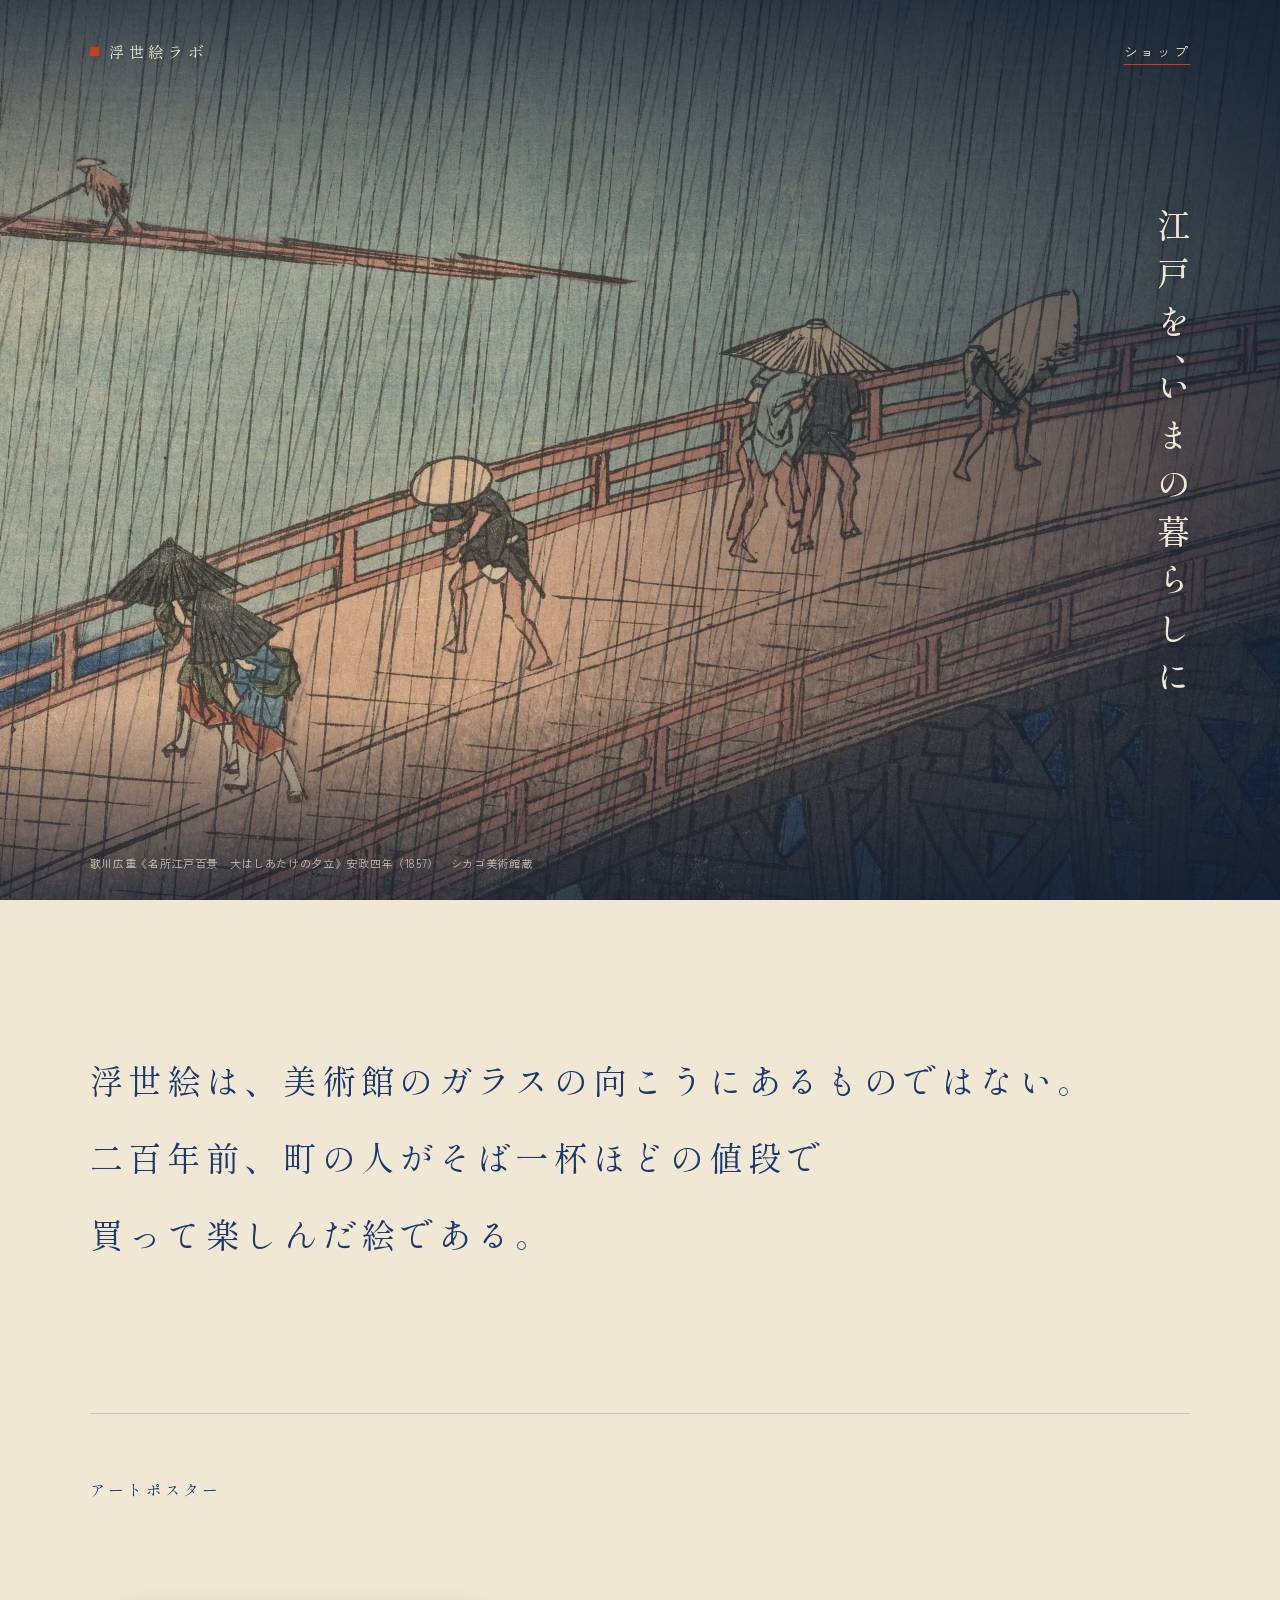
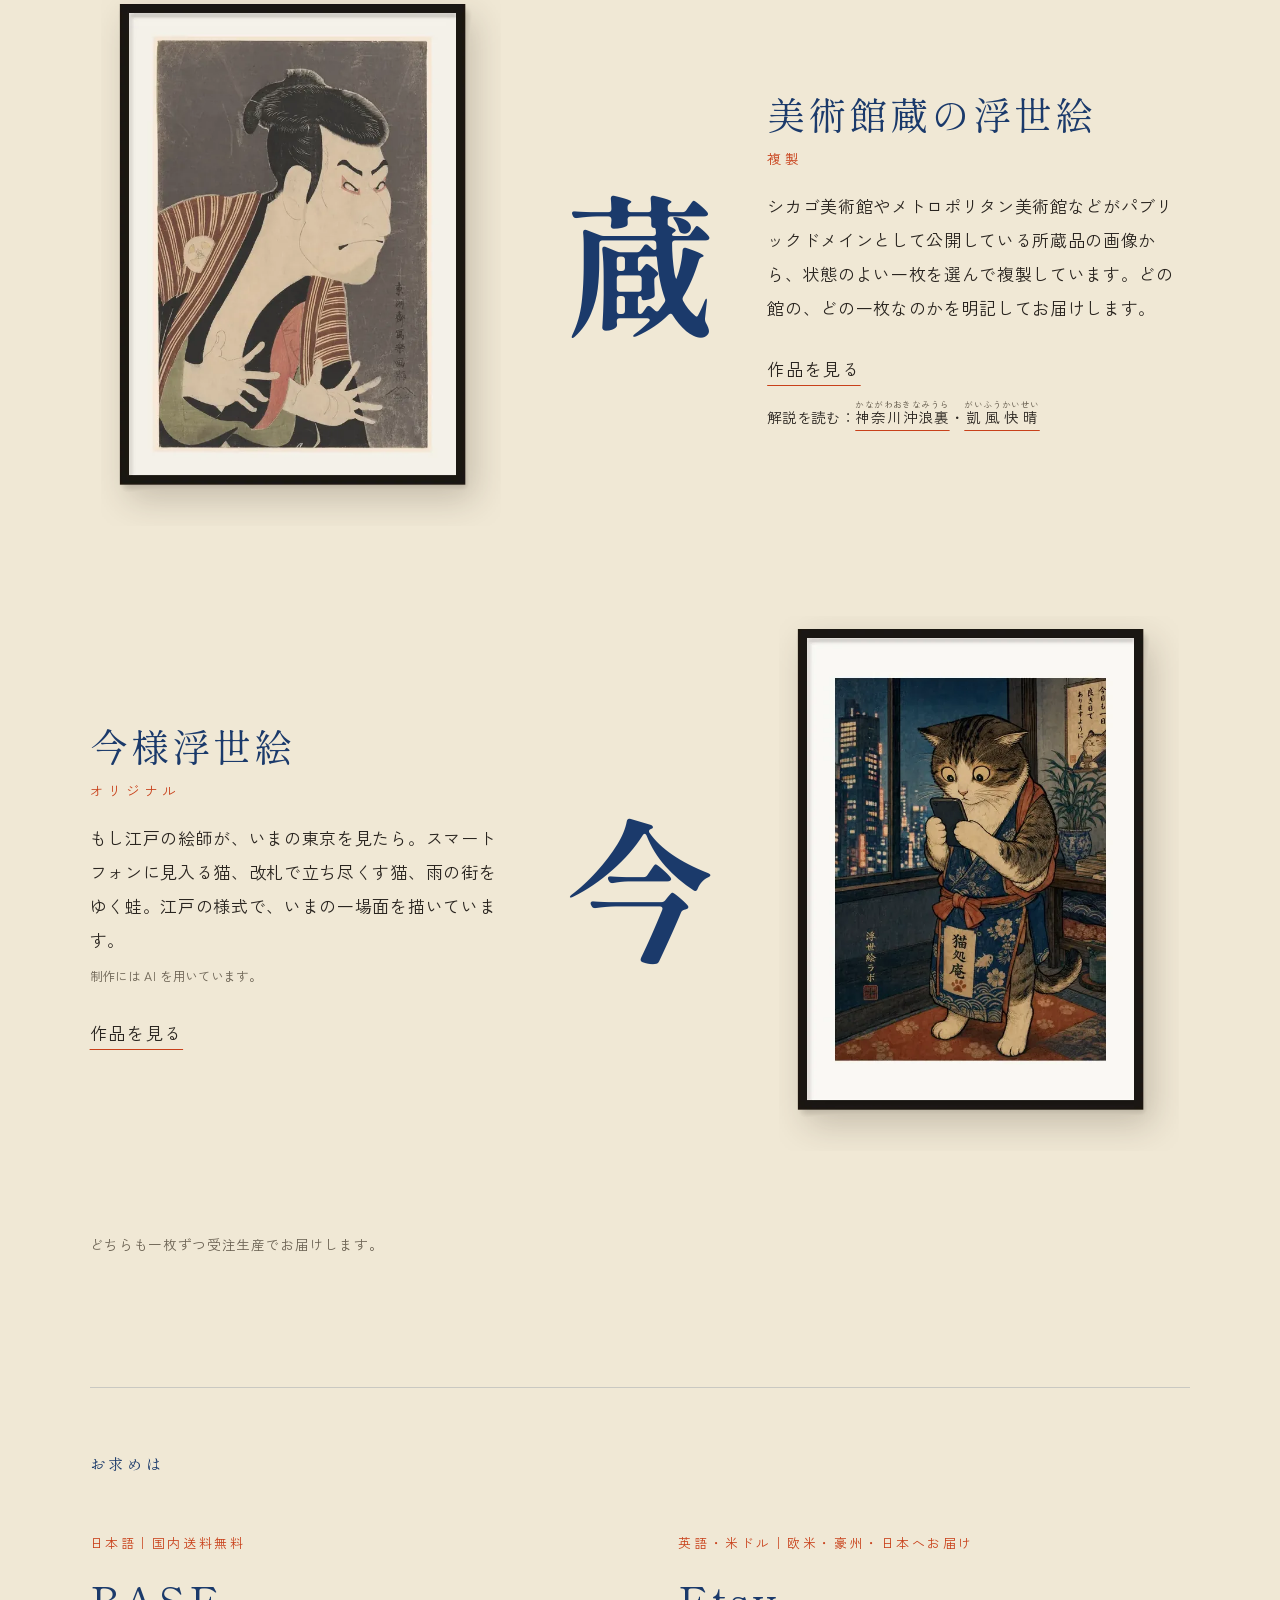
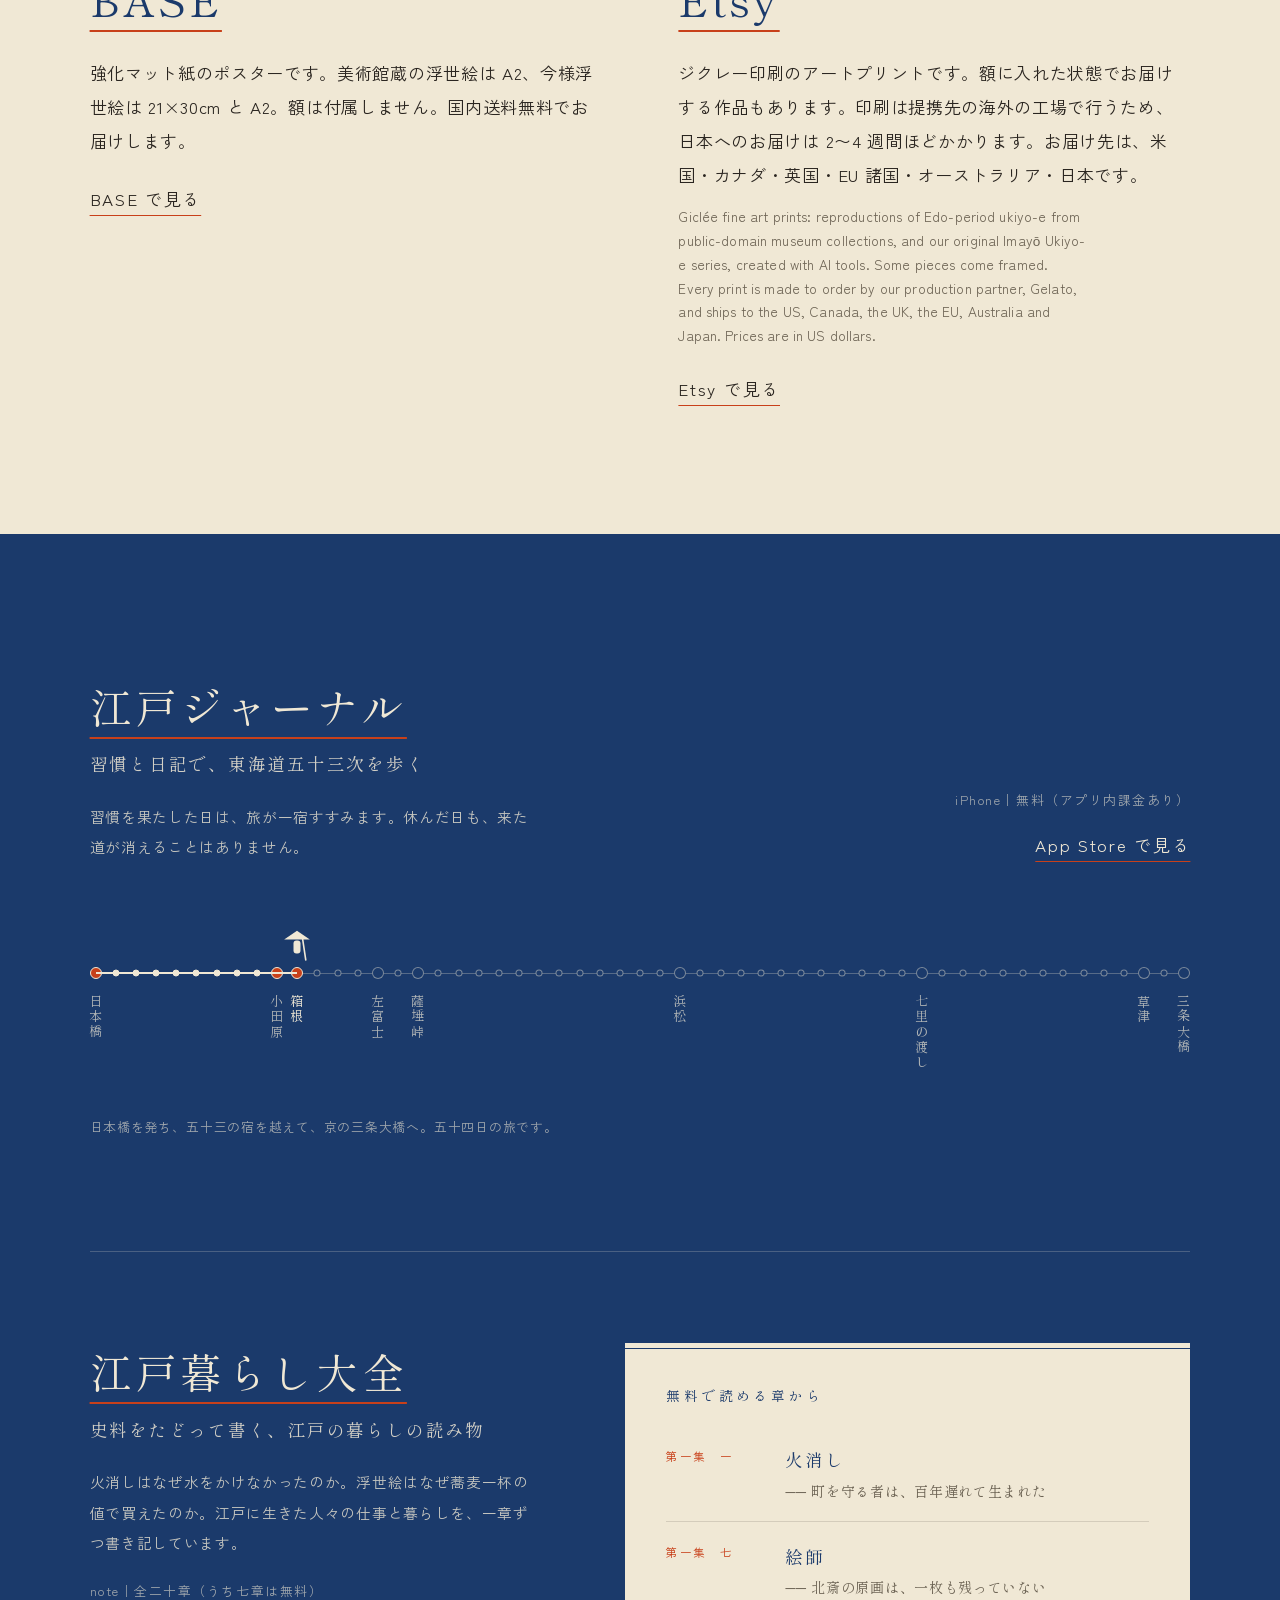
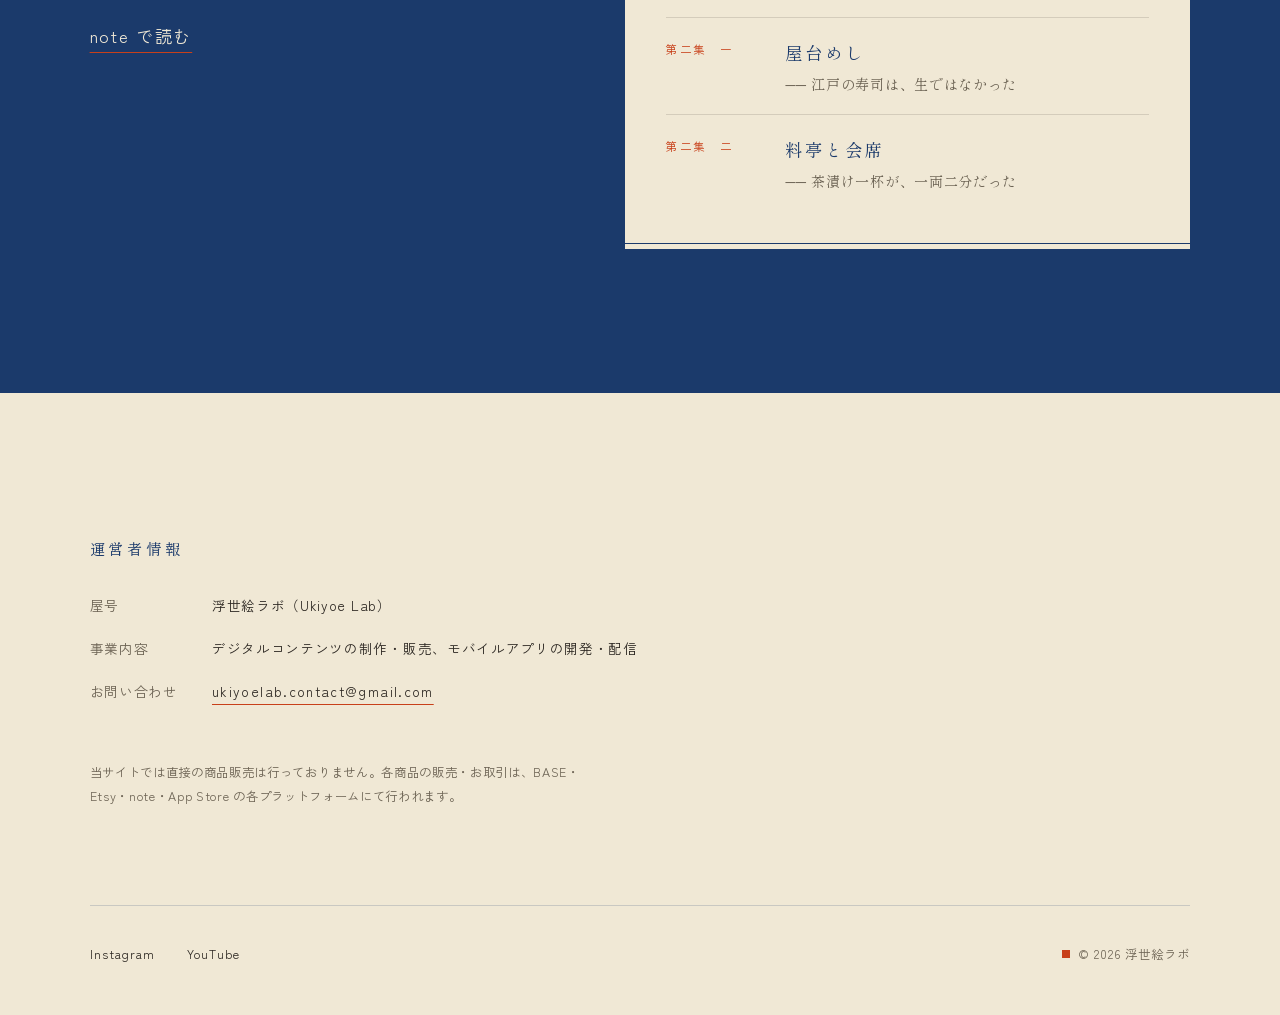
==== index.html @ cdd92d13 "トップとサイトマップに凱風快晴を追加 解説を読むに凱風快晴を足し、記事末の「ほかの作品を読む」のスタイルを追加。  Co-Authored-By: Claude Opus 5.5 <noreply" ====
<!doctype html>
<html lang="ja">
<head>
  <meta charset="utf-8">
  <meta name="viewport" content="width=device-width, initial-scale=1">
  <meta name="robots" content="max-image-preview:large">
  <title>浮世絵ラボ｜美術館蔵の浮世絵とオリジナルのアートポスター</title>
  <meta name="description" content="浮世絵ラボは、江戸時代の文化と歴史をテーマにしたコンテンツブランドです。美術館蔵の浮世絵の複製と、江戸の様式で現代を描いたオリジナルのアートポスター、習慣化アプリ「江戸ジャーナル」、連載「江戸暮らし大全」。">
  <link rel="canonical" href="https://ukiyoelab.com/">
  <meta name="theme-color" content="#1B3A6B">

  <!-- OGP -->
  <meta property="og:type" content="website">
  <meta property="og:site_name" content="浮世絵ラボ">
  <meta property="og:title" content="浮世絵ラボ">
  <meta property="og:description" content="浮世絵を、いまの暮らしのなかへ。">
  <meta property="og:url" content="https://ukiyoelab.com/">
  <meta property="og:image" content="https://ukiyoelab.com/images/ogp.jpg">
  <meta property="og:image:width" content="1200">
  <meta property="og:image:height" content="630">
  <meta property="og:image:type" content="image/jpeg">
  <meta property="og:locale" content="ja_JP">
  <meta name="twitter:card" content="summary_large_image">

  <link rel="icon" href="/favicon.ico" sizes="any">
  <link rel="apple-touch-icon" href="/images/apple-touch-icon.png">

  <link rel="preconnect" href="https://fonts.googleapis.com">
  <link rel="preconnect" href="https://fonts.gstatic.com" crossorigin>
  <link href="https://fonts.googleapis.com/css2?family=Shippori+Mincho+B1:wght@400;500;700&family=Zen+Kaku+Gothic+New:wght@400&display=swap" rel="stylesheet">

  <link rel="preload" as="image" href="images/hero-sp.webp" media="(max-width: 767px)">
  <link rel="preload" as="image" href="images/hero-pc.webp" media="(min-width: 768px)">

  <script type="application/ld+json">
  {
    "@context": "https://schema.org",
    "@type": "WebSite",
    "name": "浮世絵ラボ",
    "alternateName": ["Ukiyoe Lab", "ukiyoelab.com"],
    "url": "https://ukiyoelab.com/"
  }
  </script>
  <script type="application/ld+json">
  {
    "@context": "https://schema.org",
    "@type": "Organization",
    "name": "浮世絵ラボ",
    "alternateName": "Ukiyoe Lab",
    "url": "https://ukiyoelab.com/",
    "logo": "https://ukiyoelab.com/images/apple-touch-icon.png",
    "email": "ukiyoelab.contact@gmail.com",
    "description": "江戸時代の文化と歴史をテーマにしたコンテンツブランド。浮世絵のアートポスター、習慣化アプリ「江戸ジャーナル」、連載「江戸暮らし大全」。",
    "sameAs": [
      "https://www.instagram.com/ukiyoe_lab/",
      "https://www.youtube.com/@ukiyoe_lab",
      "https://note.com/ukiyoe_lab",
      "https://ukiyoelab.base.shop/",
      "https://ukiyoelabjapan.etsy.com/"
    ]
  }
  </script>

  <link rel="stylesheet" href="style.css?v=20261009h">
  <script src="script.js" defer></script>
</head>
<body>

<!-- ヒーロー：作品を画面いっぱいに敷き、文字を重ねる -->
<header class="hero">
  <picture class="hero__bg">
    <source media="(min-width: 768px)" srcset="images/hero-pc.webp" width="2400" height="1350">
    <img src="images/hero-sp.webp" width="1200" height="1800" alt="歌川広重「名所江戸百景 大はしあたけの夕立」の部分">
  </picture>

  <div class="hero__bar">
    <p class="hero__name"><span class="rakkan" aria-hidden="true"></span>浮世絵ラボ</p>
    <a class="hero__shop" href="#shops">ショップ</a>
  </div>

  <!-- 縦書きは writing-mode を使わず、1文字ずつ積む（書体や環境による字の重なりを避けるため） -->
  <h1 class="hero__catch" aria-label="江戸を、いまの暮らしに"><span aria-hidden="true">江</span><span aria-hidden="true">戸</span><span aria-hidden="true">を</span><span class="kuten" aria-hidden="true">、</span><span aria-hidden="true">い</span><span aria-hidden="true">ま</span><span aria-hidden="true">の</span><span aria-hidden="true">暮</span><span aria-hidden="true">ら</span><span aria-hidden="true">し</span><span aria-hidden="true">に</span></h1>

  <!-- 出典：シカゴ美術館 1981.1206（CC0） -->
  <p class="hero__credit">歌川広重《名所江戸百景　大はしあたけの夕立》安政四年（1857）　シカゴ美術館蔵</p>
</header>

<main>

  <!-- 前書き -->
  <section class="lead" aria-label="浮世絵ラボについて">
    <p><span>浮世絵は、</span><span>美術館のガラスの</span><span>向こうにあるものではない。</span></p>
    <p><span>二百年前、</span><span>町の人が</span><span>そば一杯ほどの値段で</span><span>買って楽しんだ絵である。</span></p>
  </section>

  <!-- アートポスター：二つのシリーズ。作品の額装図と、一字の題 -->
  <section class="series" aria-labelledby="series-title">
    <h2 id="series-title" class="series__title">アートポスター</h2>

    <article class="series__item">
      <figure class="series__figure">
        <img src="images/series-museum.webp" width="685" height="917" loading="lazy" alt="東洲斎写楽「三代目大谷鬼次の江戸兵衛」を額装した複製ポスターの見本">
      </figure>
      <p class="series__mark" aria-hidden="true">蔵</p>
      <div class="series__body">
        <h3>美術館蔵の浮世絵</h3>
        <p class="series__kind">複製</p>
        <p>シカゴ美術館やメトロポリタン美術館などがパブリックドメインとして公開している所蔵品の画像から、状態のよい一枚を選んで複製しています。どの館の、どの一枚なのかを明記してお届けします。</p>
        <a class="link" href="https://ukiyoelab.base.shop/categories/7679673" target="_blank" rel="noopener">作品を見る</a>
        <p class="series__read">解説を読む：<a class="link" href="/works/kanagawa-oki-nami-ura/"><ruby>神奈川沖浪裏<rt>かながわおきなみうら</rt></ruby></a>・<a class="link" href="/works/gaifu-kaisei/"><ruby>凱風快晴<rt>がいふうかいせい</rt></ruby></a></p>
      </div>
    </article>

    <article class="series__item series__item--rev">
      <figure class="series__figure">
        <img src="images/series-imayo.webp" width="685" height="917" loading="lazy" alt="今様浮世絵「スマートフォンを見る猫」を額装したポスターの見本">
      </figure>
      <p class="series__mark" aria-hidden="true">今</p>
      <div class="series__body">
        <h3>今様浮世絵</h3>
        <p class="series__kind">オリジナル</p>
        <p>もし江戸の絵師が、いまの東京を見たら。スマートフォンに見入る猫、改札で立ち尽くす猫、雨の街をゆく蛙。江戸の様式で、いまの一場面を描いています。</p>
        <p class="series__note">制作には AI を用いています。</p>
        <a class="link" href="https://ukiyoelab.base.shop/categories/7481764" target="_blank" rel="noopener">作品を見る</a>
      </div>
    </article>

    <p class="series__foot">どちらも一枚ずつ受注生産でお届けします。</p>
  </section>

  <!-- お求めは：BASE（日本語・国内送料無料）と Etsy（英語・欧米・豪州・日本へ発送） -->
  <section id="shops" class="shops" aria-labelledby="shops-title">
    <h2 id="shops-title" class="shops__title">お求めは</h2>
    <div class="shops__list">
      <article class="shops__item">
        <p class="shops__where">日本語｜国内送料無料</p>
        <h3><a class="name-link" href="https://ukiyoelab.base.shop/" target="_blank" rel="noopener">BASE</a></h3>
        <p>強化マット紙のポスターです。美術館蔵の浮世絵は A2、今様浮世絵は 21×30cm と A2。額は付属しません。国内送料無料でお届けします。</p>
        <a class="link" href="https://ukiyoelab.base.shop/" target="_blank" rel="noopener">BASE で見る</a>
      </article>
      <article class="shops__item">
        <p class="shops__where">英語・米ドル｜欧米・豪州・日本へお届け</p>
        <h3><a class="name-link" href="https://ukiyoelabjapan.etsy.com/" target="_blank" rel="noopener">Etsy</a></h3>
        <p>ジクレー印刷のアートプリントです。額に入れた状態でお届けする作品もあります。印刷は提携先の海外の工場で行うため、日本へのお届けは 2〜4 週間ほどかかります。お届け先は、米国・カナダ・英国・EU 諸国・オーストラリア・日本です。</p>
        <p class="shops__en" lang="en">Giclée fine art prints: reproductions of Edo-period ukiyo-e from public-domain museum collections, and our original Imayō Ukiyo-e series, created with AI tools. Some pieces come framed. Every print is made to order by our production partner, Gelato, and ships to the US, Canada, the UK, the EU, Australia and Japan. Prices are in US dollars.</p>
        <a class="link" href="https://ukiyoelabjapan.etsy.com/" target="_blank" rel="noopener">Etsy で見る</a>
      </article>
    </div>
  </section>

  <!-- そのほかの届けもの：藍の面。アプリは「道」、読み物は「目次」で見せる -->
  <section class="works" aria-labelledby="works-title">
    <h2 id="works-title" class="sr-only">そのほかの届けもの</h2>

    <article class="journal" aria-labelledby="journal-title">
      <div class="journal__text">
        <h3 id="journal-title"><a class="name-link" href="https://apps.apple.com/jp/app/id6798573942" target="_blank" rel="noopener">江戸ジャーナル</a></h3>
        <p class="works__sub">習慣と日記で、東海道五十三次を歩く</p>
        <p class="works__body">習慣を果たした日は、旅が一宿すすみます。休んだ日も、来た道が消えることはありません。</p>
      </div>
      <div class="journal__get">
        <p class="works__meta">iPhone｜無料（アプリ内課金あり）</p>
        <a class="link" href="https://apps.apple.com/jp/app/id6798573942" target="_blank" rel="noopener">App Store で見る</a>
      </div>

      <figure class="road" aria-label="日本橋から京の三条大橋まで、東海道の五十五の地点。旅人はいま箱根にいる">
        <div class="road__track" aria-hidden="true">
          <ol class="road__stops">
          <li class="road__stop is-meisho is-passed" style="--i:0" title="日本橋"></li>
          <li class="road__stop is-passed" style="--i:1" title="品川"></li>
          <li class="road__stop is-passed" style="--i:2" title="川崎"></li>
          <li class="road__stop is-passed" style="--i:3" title="神奈川"></li>
          <li class="road__stop is-passed" style="--i:4" title="保土ヶ谷"></li>
          <li class="road__stop is-passed" style="--i:5" title="戸塚"></li>
          <li class="road__stop is-passed" style="--i:6" title="藤沢"></li>
          <li class="road__stop is-passed" style="--i:7" title="平塚"></li>
          <li class="road__stop is-passed" style="--i:8" title="大磯"></li>
          <li class="road__stop is-meisho is-passed" style="--i:9" title="小田原（小田原城）"></li>
          <li class="road__stop is-meisho is-passed" style="--i:10" title="箱根（箱根の関）"></li>
          <li class="road__stop" style="--i:11" title="三島"></li>
          <li class="road__stop" style="--i:12" title="沼津"></li>
          <li class="road__stop" style="--i:13" title="原"></li>
          <li class="road__stop is-meisho" style="--i:14" title="吉原（左富士）"></li>
          <li class="road__stop" style="--i:15" title="蒲原"></li>
          <li class="road__stop is-meisho" style="--i:16" title="由比（薩埵峠）"></li>
          <li class="road__stop" style="--i:17" title="興津"></li>
          <li class="road__stop" style="--i:18" title="江尻"></li>
          <li class="road__stop" style="--i:19" title="府中"></li>
          <li class="road__stop" style="--i:20" title="鞠子"></li>
          <li class="road__stop" style="--i:21" title="岡部"></li>
          <li class="road__stop" style="--i:22" title="藤枝"></li>
          <li class="road__stop" style="--i:23" title="島田"></li>
          <li class="road__stop" style="--i:24" title="金谷"></li>
          <li class="road__stop" style="--i:25" title="日坂"></li>
          <li class="road__stop" style="--i:26" title="掛川"></li>
          <li class="road__stop" style="--i:27" title="袋井"></li>
          <li class="road__stop" style="--i:28" title="見附"></li>
          <li class="road__stop is-meisho" style="--i:29" title="浜松（浜松城）"></li>
          <li class="road__stop" style="--i:30" title="舞坂"></li>
          <li class="road__stop" style="--i:31" title="新居"></li>
          <li class="road__stop" style="--i:32" title="白須賀"></li>
          <li class="road__stop" style="--i:33" title="二川"></li>
          <li class="road__stop" style="--i:34" title="吉田"></li>
          <li class="road__stop" style="--i:35" title="御油"></li>
          <li class="road__stop" style="--i:36" title="赤坂"></li>
          <li class="road__stop" style="--i:37" title="藤川"></li>
          <li class="road__stop" style="--i:38" title="岡崎"></li>
          <li class="road__stop" style="--i:39" title="池鯉鮒"></li>
          <li class="road__stop" style="--i:40" title="鳴海"></li>
          <li class="road__stop is-meisho" style="--i:41" title="宮（七里の渡し）"></li>
          <li class="road__stop" style="--i:42" title="桑名"></li>
          <li class="road__stop" style="--i:43" title="四日市"></li>
          <li class="road__stop" style="--i:44" title="石薬師"></li>
          <li class="road__stop" style="--i:45" title="庄野"></li>
          <li class="road__stop" style="--i:46" title="亀山"></li>
          <li class="road__stop" style="--i:47" title="関"></li>
          <li class="road__stop" style="--i:48" title="坂下"></li>
          <li class="road__stop" style="--i:49" title="土山"></li>
          <li class="road__stop" style="--i:50" title="水口"></li>
          <li class="road__stop" style="--i:51" title="石部"></li>
          <li class="road__stop is-meisho" style="--i:52" title="草津（草津の追分）"></li>
          <li class="road__stop" style="--i:53" title="大津"></li>
          <li class="road__stop is-meisho" style="--i:54" title="京（三条大橋）"></li>
          </ol>
          <span class="road__traveler" style="--at:10">
            <svg viewBox="0 0 24 30" width="24" height="30" focusable="false"><path d="M1 11.5 L12 4 L23 11.5 Z" /><rect x="9" y="12.5" width="6" height="11" rx="2.5" /><path d="M16.5 9 L19.5 29" class="staff" /></svg>
          </span>
        </div>
        <ol class="road__names" aria-hidden="true">
          <li style="--i:0">日本橋</li>
          <li style="--i:9">小田原</li>
          <li style="--i:10" class="is-here">箱根</li>
          <li style="--i:14">左富士</li>
          <li style="--i:16">薩埵峠</li>
          <li style="--i:29">浜松</li>
          <li style="--i:41">七里の渡し</li>
          <li style="--i:52">草津</li>
          <li style="--i:54">三条大橋</li>
        </ol>
        <div class="road__labels" aria-hidden="true">
          <span>日本橋</span>
          <span class="road__here" style="--at:10">箱根</span>
          <span>京</span>
        </div>
        <figcaption>日本橋を発ち、五十三の宿を越えて、京の三条大橋へ。五十四日の旅です。</figcaption>
      </figure>
    </article>

    <article class="taizen" aria-labelledby="taizen-title">
      <div class="taizen__text">
        <h3 id="taizen-title"><a class="name-link" href="https://note.com/ukiyoe_lab" target="_blank" rel="noopener">江戸暮らし大全</a></h3>
        <p class="works__sub">史料をたどって書く、江戸の暮らしの読み物</p>
        <p class="works__body">火消しはなぜ水をかけなかったのか。浮世絵はなぜ蕎麦一杯の値で買えたのか。江戸に生きた人々の仕事と暮らしを、一章ずつ書き記しています。</p>
        <p class="works__meta">note｜全二十章（うち七章は無料）</p>
        <a class="link" href="https://note.com/ukiyoe_lab" target="_blank" rel="noopener">note で読む</a>
      </div>

      <nav class="contents" aria-label="無料で読める章">
        <p class="contents__head">無料で読める章から</p>
        <ol>
          <li><a href="https://note.com/ukiyoe_lab/n/n39142494191a" target="_blank" rel="noopener"><span class="contents__no">第一集　一</span><span class="contents__name">火消し</span><span class="contents__hook">町を守る者は、百年遅れて生まれた</span></a></li>
          <li><a href="https://note.com/ukiyoe_lab/n/n40e768215f99" target="_blank" rel="noopener"><span class="contents__no">第一集　七</span><span class="contents__name">絵師</span><span class="contents__hook">北斎の原画は、一枚も残っていない</span></a></li>
          <li><a href="https://note.com/ukiyoe_lab/n/n2810c9a24ece" target="_blank" rel="noopener"><span class="contents__no">第二集　一</span><span class="contents__name">屋台めし</span><span class="contents__hook">江戸の寿司は、生ではなかった</span></a></li>
          <li><a href="https://note.com/ukiyoe_lab/n/n6596518e823a" target="_blank" rel="noopener"><span class="contents__no">第二集　二</span><span class="contents__name">料亭と会席</span><span class="contents__hook">茶漬け一杯が、一両二分だった</span></a></li>
        </ol>
      </nav>
    </article>
  </section>

  <!-- 運営者情報（本名・住所・電話番号は記載しない） -->
  <section class="info" aria-labelledby="info-title">
    <h2 id="info-title" class="info__title">運営者情報</h2>
    <dl>
      <dt>屋号</dt>
      <dd>浮世絵ラボ（Ukiyoe Lab）</dd>
      <dt>事業内容</dt>
      <dd>デジタルコンテンツの制作・販売、モバイルアプリの開発・配信</dd>
      <dt>お問い合わせ</dt>
      <!-- メールアドレスは script.js で組み立てて表示（スパム対策） -->
      <dd><span class="js-mail" data-u="ukiyoelab.contact" data-d="gmail" data-t="com">JavaScript を有効にするとメールアドレスが表示されます</span></dd>
    </dl>
    <p class="info__note">当サイトでは直接の商品販売は行っておりません。各商品の販売・お取引は、BASE・Etsy・note・App Store の各プラットフォームにて行われます。</p>
  </section>

</main>

<footer class="footer">
  <ul class="footer__sns">
    <li><a href="https://www.instagram.com/ukiyoe_lab/" target="_blank" rel="noopener">Instagram</a></li>
    <li><a href="https://www.youtube.com/@ukiyoe_lab" target="_blank" rel="noopener">YouTube</a></li>
  </ul>
  <p class="footer__copy"><span class="rakkan" aria-hidden="true"></span>© 2026 浮世絵ラボ</p>
</footer>

</body>
</html>
---- style.css ----
/* ===== 色と書体 ===== */
:root {
  --washi: #F0E8D5;   /* 地 */
  --ai: #1B3A6B;      /* 濃い面・見出し */
  --yoru: #0F1B2E;    /* ヒーローの重ね（夜の藍） */
  --shu: #C8401A;     /* 落款と下線のみ */
  --sumi: #2A2520;    /* 本文 */
  --usuzumi: #6B6253; /* 補足 */
  --rule: rgba(27, 58, 107, 0.18);
  --gutter: clamp(1.25rem, 7vw, 8rem);
  --mincho: "Shippori Mincho B1", "Hiragino Mincho ProN", "Yu Mincho", serif;
  --gothic: "Zen Kaku Gothic New", "Hiragino Sans", "Yu Gothic", sans-serif;
}

*, *::before, *::after { box-sizing: border-box; }

body {
  margin: 0;
  background: var(--washi);
  color: var(--sumi);
  font-family: var(--gothic);
  font-size: 16px;
  line-height: 2;
  letter-spacing: 0.04em;
  -webkit-text-size-adjust: 100%;
}

h1, h2, h3 { font-family: var(--mincho); font-weight: 400; line-height: 1.5; margin: 0; color: var(--ai); }
p { margin: 0; }
ul { list-style: none; margin: 0; padding: 0; }
a { color: inherit; }
img { display: block; max-width: 100%; height: auto; }

:focus-visible { outline: 2px solid var(--ai); outline-offset: 4px; }
.hero :focus-visible { outline-color: var(--washi); }

.sr-only {
  position: absolute; width: 1px; height: 1px;
  margin: -1px; padding: 0; overflow: hidden;
  clip-path: inset(50%); white-space: nowrap;
}

/* リンク：塗りボタンにせず、朱の細い下線 */
.link {
  text-decoration: underline;
  text-decoration-color: var(--shu);
  text-decoration-thickness: 1px;
  text-underline-offset: 0.5em;
  letter-spacing: 0.1em;
  white-space: nowrap;
}
.link:hover { text-decoration-thickness: 2px; }

/* 落款：朱の小さな正方形。屋号と © の脇だけ */
.rakkan {
  display: inline-block;
  width: 0.6em; height: 0.6em;
  background: var(--shu);
  flex: none;
}

/* ===== ヒーロー：作品を全面に敷き、夜の藍を重ねて文字を置く ===== */
.hero {
  position: relative;
  min-height: 88svh;
  overflow: hidden;
  color: var(--washi);
  background: var(--yoru);
  isolation: isolate;
}
.hero__bg, .hero__bg img {
  position: absolute; inset: 0;
  width: 100%; height: 100%;
}
.hero__bg img { object-fit: cover; object-position: 50% 40%; z-index: -2; }
/* 重ね：全体を少し沈め、文字の側（上と右）をさらに暗く */
.hero::after {
  content: "";
  position: absolute; inset: 0; z-index: -1;
  background:
    linear-gradient(to bottom, rgba(15, 27, 46, 0.72) 0%, rgba(15, 27, 46, 0) 30%),
    linear-gradient(to left, rgba(15, 27, 46, 0.78) 0%, rgba(15, 27, 46, 0.25) 38%, rgba(15, 27, 46, 0) 60%),
    linear-gradient(to top, rgba(15, 27, 46, 0.7) 0%, rgba(15, 27, 46, 0) 22%);
}

.hero__bar {
  position: absolute; top: 0; left: 0; right: 0;
  display: flex; justify-content: space-between; align-items: center;
  padding: clamp(1.25rem, 4vh, 2.25rem) var(--gutter);
}
.hero__name {
  display: flex; align-items: center; gap: 0.7em;
  font-family: var(--mincho);
  font-size: 0.95rem;
  letter-spacing: 0.3em;
}
.hero__shop {
  font-size: 0.85rem;
  letter-spacing: 0.2em;
  text-decoration: underline;
  text-decoration-color: var(--shu);
  text-underline-offset: 0.5em;
}

/* 縦書きのキャッチ：1文字ずつ積む */
.hero__catch {
  position: absolute;
  top: 50%; right: var(--gutter);
  transform: translateY(-50%);
  width: 1em;
  color: var(--washi);
  font-size: clamp(1.7rem, 2.6vw, 2.6rem);
  font-weight: 500;
  letter-spacing: 0;
  line-height: 1.45;
  text-shadow: 0 0 18px rgba(15, 27, 46, 0.55);
}
.hero__catch span { display: block; text-align: center; }
/* 縦組みの読点。横組みの字形は em ボックスの左下に入るので、
   半分ずつ送って右上に置く。高さは半字分に詰める */
.hero__catch span.kuten {
  height: 0.5em;
  line-height: 1;
  transform: translate(0.5em, -0.5em);
}

.hero__credit {
  position: absolute; left: var(--gutter); bottom: clamp(1rem, 3vh, 1.75rem);
  max-width: 60%;
  font-size: 0.7rem;
  line-height: 1.7;
  letter-spacing: 0.06em;
  color: rgba(240, 232, 213, 0.78);
}

/* ===== 前書き ===== */
.lead {
  margin: 0 var(--gutter);
  padding: clamp(4rem, 11vw, 10rem) 0;
  font-family: var(--mincho);
  font-size: clamp(1.2rem, 3.2vw, 2.1rem);
  line-height: 2.3;
  letter-spacing: 0.14em;
  color: var(--ai);
}
/* 文節ごとに折り返す */
.lead span { display: inline-block; }

/* ===== アートポスター：二つのシリーズ ===== */
.series {
  margin: 0 var(--gutter);
  padding: 0 0 clamp(4rem, 10vw, 8rem);
}
.series__title {
  padding-top: clamp(2.5rem, 6vw, 4rem);
  border-top: 1px solid var(--rule);
  font-size: 0.95rem;
  letter-spacing: 0.25em;
}
.series__item {
  display: grid;
  gap: 1.25rem;
  padding: clamp(2.5rem, 7vw, 6rem) 0 0;
}
.series__figure { margin: 0; }
.series__figure img { width: 100%; max-width: 25rem; margin: 0 auto; }
/* 一字の題：大きな明朝。飾りなので読み上げない */
.series__mark {
  font-family: var(--mincho);
  font-weight: 700;
  font-size: clamp(4.5rem, 14vw, 9.5rem);
  line-height: 1;
  color: var(--ai);
}
.series__body h3 {
  font-size: clamp(1.6rem, 4vw, 2.4rem);
  letter-spacing: 0.08em;
}
.series__kind {
  margin: 0.2em 0 1.2em;
  color: var(--shu);
  font-size: 0.85rem;
  letter-spacing: 0.3em;
}
.series__body p:not(.series__kind):not(.series__note) { max-width: 30em; }
.series__note { margin-top: 0.6em; color: var(--usuzumi); font-size: 0.78rem; }
.series__body .link { display: inline-block; margin-top: 1.6em; }
.series__foot {
  margin-top: clamp(3rem, 7vw, 5rem);
  color: var(--usuzumi);
  font-size: 0.85rem;
}

/* スマホ：作品→題と名前→説明 の順。題は名前の左に添える */
@media (max-width: 767px) {
  .series__item { grid-template-columns: auto 1fr; column-gap: 1rem; }
  .series__figure { grid-column: 1 / -1; }
  .series__figure img { max-width: 82%; }
  .series__mark { grid-column: 1; align-self: start; font-size: 4.2rem; }
  .series__body { grid-column: 2; padding-top: 0.4rem; }
}

/* ===== お求めは：国内は BASE、海外は Etsy ===== */
.shops {
  margin: 0 var(--gutter);
  padding: 0 0 clamp(4rem, 10vw, 8rem);
  scroll-margin-top: 1.5rem;
}
.shops__title {
  padding-top: clamp(2.5rem, 6vw, 4rem);
  border-top: 1px solid var(--rule);
  font-size: 0.95rem;
  letter-spacing: 0.25em;
}
.shops__list {
  display: grid;
  gap: clamp(2.5rem, 6vw, 4rem);
  margin-top: clamp(2rem, 5vw, 3.5rem);
}
.shops__where {
  color: var(--shu);
  font-size: 0.8rem;
  letter-spacing: 0.2em;
}
.shops__item h3 {
  margin: 0.3em 0 0.6em;
  font-size: clamp(1.8rem, 4.5vw, 2.6rem);
  letter-spacing: 0.08em;
}
.shops__item p:not(.shops__where) { max-width: 30em; }
.shops__en {
  margin-top: 1em;
  color: var(--usuzumi);
  font-size: 0.85rem;
  line-height: 1.75;
  letter-spacing: 0.01em;
}
.shops__item .link { display: inline-block; margin-top: 1.4em; }

/* ===== そのほかの届けもの：藍の面 ===== */
.works {
  padding: clamp(4.5rem, 11vw, 9rem) var(--gutter);
  background: var(--ai);
  color: var(--washi);
}
.works h3 {
  color: var(--washi);
  font-size: clamp(1.7rem, 4vw, 2.6rem);
  letter-spacing: 0.08em;
}
/* 名前そのものを入口に：朱の下線（江戸ジャーナル・大全・BASE・Etsy） */
.name-link {
  text-decoration: underline;
  text-decoration-color: var(--shu);
  text-decoration-thickness: 2px;
  text-underline-offset: 0.32em;
}
.name-link:hover { text-decoration-thickness: 3px; }
.works__sub {
  margin-top: 0.5em;
  font-family: var(--mincho);
  font-size: clamp(0.95rem, 2vw, 1.1rem);
  letter-spacing: 0.1em;
  color: rgba(240, 232, 213, 0.86);
}
.works__body {
  max-width: 30em;
  margin-top: 1.4em;
  font-size: 0.92rem;
  line-height: 2.05;
  color: rgba(240, 232, 213, 0.8);
}
.works__meta {
  margin-top: 1.6em;
  font-size: 0.8rem;
  letter-spacing: 0.12em;
  color: rgba(240, 232, 213, 0.62);
}
.works .link { display: inline-block; margin-top: 0.9em; }
.works :focus-visible { outline-color: var(--washi); }

/* 江戸ジャーナル：日本橋から京まで、五十五の地点を一本の道に */
.journal { display: grid; gap: 0 3rem; }
.road { grid-column: 1 / -1; margin: clamp(2.5rem, 6vw, 4rem) 0 0; }
.road__track { position: relative; padding-top: 34px; }
/* 点は端の名所の半径（4.5px）だけ内側から、等間隔に置く */
.road { --pad: 4.5px; }
.road__stops {
  position: relative;
  margin: 0; padding: 0; list-style: none;
  height: 12px;
}
/* 道の線：歩いた所は濃く、先は淡く */
.road__stops::before,
.road__stops::after {
  content: "";
  position: absolute; left: var(--pad); top: 50%;
  height: 1px;
  background: rgba(240, 232, 213, 0.28);
}
.road__stops::before { right: var(--pad); }
.road__stops::after {
  width: calc(10 / 54 * (100% - 2 * var(--pad)));
  height: 2px; margin-top: -0.5px;
  background: var(--washi);
}
.road__stop {
  position: absolute; top: 50%;
  left: calc(var(--i) / 54 * (100% - 2 * var(--pad)) + var(--pad));
  transform: translate(-50%, -50%);
  width: 5px; height: 5px;
  border-radius: 50%;
  border: 1px solid rgba(240, 232, 213, 0.45);
  background: var(--ai);
}
.road__stop.is-passed { border-color: var(--washi); background: var(--washi); }
.road__stop.is-meisho { width: 9px; height: 9px; }
.road__stop.is-meisho.is-passed { background: var(--shu); border-color: var(--washi); }
.road__traveler {
  position: absolute; top: 0;
  left: calc(var(--at) / 54 * (100% - 2 * var(--pad)) + var(--pad));
  transform: translateX(-50%);
  line-height: 0;
}
.road__traveler svg { fill: var(--washi); }
.road__traveler .staff { stroke: var(--washi); stroke-width: 1.4; fill: none; stroke-linecap: round; }
.road__labels {
  position: relative;
  display: flex; justify-content: space-between;
  margin-top: 0.9rem;
  font-family: var(--mincho);
  font-size: 0.8rem;
  letter-spacing: 0.15em;
  color: rgba(240, 232, 213, 0.78);
}
.road__here {
  position: absolute; top: 0;
  left: calc(var(--at) / 54 * (100% - 2 * var(--pad)) + var(--pad));
  transform: translateX(-50%);
  color: var(--washi);
}
/* 名所の名：縦に、点の真下に置く（広い画面だけ） */
.road__names { display: none; }
@media (min-width: 768px) {
  .road { --pad: 6px; }
  .road__track { padding-top: 40px; }
  .road__stops { height: 14px; }
  .road__stop { width: 7px; height: 7px; }
  .road__stop.is-meisho { width: 12px; height: 12px; }
  .road__traveler svg { width: 28px; height: 35px; }
  .road__labels { display: none; }
  .road__names {
    display: block;
    position: relative;
    height: 7.5em;
    margin: 0.9rem 0 0; padding: 0; list-style: none;
    font-family: var(--mincho);
    font-size: 0.82rem;
    color: rgba(240, 232, 213, 0.7);
  }
  .road__names li {
    position: absolute; top: 0;
    left: calc(var(--i) / 54 * (100% - 2 * var(--pad)) + var(--pad));
    transform: translateX(-50%);
    writing-mode: vertical-rl;
    letter-spacing: 0.18em;
    line-height: 1;
  }
  .road__names li.is-here { color: var(--washi); }
}
@media (max-width: 767px) {
  /* 狭い画面では、いまいる宿の名を旅人の右に添える */
  .road__labels .road__here {
    top: calc(-0.9rem - 12px - 34px + 6px);
    margin-left: 16px;
    transform: none;
  }
}
@media (max-width: 599px) {
  .road { --pad: 3.5px; }
  .road__stop { width: 4px; height: 4px; }
  .road__stop.is-meisho { width: 7px; height: 7px; }
}
.road figcaption {
  margin-top: 1.4rem;
  font-size: 0.8rem;
  line-height: 1.9;
  letter-spacing: 0.06em;
  color: rgba(240, 232, 213, 0.62);
}

/* 一度だけの道行き：見えた時に、日本橋から箱根まで歩く */
.js .road:not(.is-walked) .road__stops::after { width: 0; }
.js .road:not(.is-walked) .road__stop.is-passed { background: var(--ai); border-color: rgba(240, 232, 213, 0.45); }
.js .road:not(.is-walked) .road__traveler { left: var(--pad); opacity: 0; }
.js .road:not(.is-walked) .road__here { opacity: 0; }
.js .road .road__stops::after { transition: width 1.6s cubic-bezier(0.45, 0, 0.3, 1); }
.js .road .road__stop.is-passed { transition: background-color 0.3s, border-color 0.3s; transition-delay: calc(var(--i) * 0.145s); }
.js .road .road__traveler { transition: left 1.6s cubic-bezier(0.45, 0, 0.3, 1), opacity 0.4s; }
.js .road .road__here { transition: opacity 0.6s 1.5s; }

/* 江戸暮らし大全：藍の面に、生成りの目次を一枚 */
.taizen {
  display: grid;
  gap: 2.5rem 4rem;
  margin-top: clamp(4.5rem, 10vw, 7rem);
  padding-top: clamp(3.5rem, 8vw, 5.5rem);
  border-top: 1px solid rgba(240, 232, 213, 0.22);
}
.contents {
  align-self: start;
  padding: clamp(1.6rem, 4vw, 2.4rem) clamp(1.4rem, 4vw, 2.6rem);
  background: var(--washi);
  color: var(--sumi);
  /* 子持ち罫：上下に太い線と細い線 */
  border-top: 3px solid var(--ai);
  border-bottom: 3px solid var(--ai);
  box-shadow: inset 0 5px 0 var(--washi), inset 0 6px 0 var(--ai), inset 0 -5px 0 var(--washi), inset 0 -6px 0 var(--ai);
}
.contents__head {
  font-family: var(--mincho);
  font-size: 0.85rem;
  letter-spacing: 0.25em;
  color: var(--ai);
}
.contents ol { margin: 1rem 0 0; padding: 0; list-style: none; }
.contents li + li { border-top: 1px solid rgba(42, 37, 32, 0.14); }
.contents a {
  display: grid;
  grid-template-columns: 6.2em 1fr;
  gap: 0.15em 0.8em;
  padding: 1em 0;
  text-decoration: none;
}
.contents__no {
  grid-row: 1 / 3;
  padding-top: 0.25em;
  font-size: 0.72rem;
  letter-spacing: 0.12em;
  color: var(--shu);
}
.contents__name {
  font-family: var(--mincho);
  font-size: 1.1rem;
  letter-spacing: 0.1em;
  color: var(--ai);
}
.contents__hook {
  font-family: var(--mincho);
  font-size: 0.88rem;
  line-height: 1.7;
  color: var(--usuzumi);
}
.contents__hook::before { content: "── "; }
.contents a:hover .contents__name,
.contents a:focus-visible .contents__name {
  text-decoration: underline;
  text-decoration-color: var(--shu);
  text-underline-offset: 0.35em;
}
.contents a:focus-visible { outline-color: var(--ai); outline-offset: 2px; }
@media (max-width: 767px) {
  .contents a { grid-template-columns: 1fr; gap: 0.2em; }
  .contents__no { grid-row: auto; padding-top: 0; }
}

/* ===== 運営者情報 ===== */
.info {
  margin: 0 var(--gutter);
  padding: clamp(5rem, 12vw, 9rem) 0 clamp(3.5rem, 8vw, 6rem);
  font-size: 0.85rem;
}
.info__title {
  margin-bottom: 2rem;
  font-size: 0.95rem;
  letter-spacing: 0.25em;
}
.info dl { margin: 0 0 2.5rem; max-width: 42em; }
.info dt { color: var(--usuzumi); }
.info dd { margin: 0 0 1rem; }
.info__note {
  max-width: 42em;
  color: var(--usuzumi);
  font-size: 0.78rem;
  line-height: 1.9;
}

/* ===== フッター ===== */
.footer {
  display: flex; flex-wrap: wrap; justify-content: space-between; align-items: center;
  gap: 1rem;
  margin: 0 var(--gutter);
  padding: 2.25rem 0 3rem;
  border-top: 1px solid var(--rule);
  font-size: 0.78rem;
  letter-spacing: 0.08em;
}
.footer__sns { display: flex; gap: 2rem; }
.footer__sns a { text-decoration: none; }
.footer__sns a:hover { text-decoration: underline; text-decoration-color: var(--shu); text-underline-offset: 0.5em; }
.footer__copy { display: flex; align-items: center; gap: 0.7em; color: var(--usuzumi); }

/* ===== 下層ページ（作品を読む・404） ===== */
.bar {
  display: flex; justify-content: space-between; align-items: center;
  padding: clamp(1.25rem, 4vh, 2.25rem) var(--gutter);
}
.bar__name {
  display: flex; align-items: center; gap: 0.7em;
  font-family: var(--mincho);
  font-size: 0.95rem;
  letter-spacing: 0.3em;
  color: var(--ai);
  text-decoration: none;
}
.bar__shop {
  font-size: 0.85rem;
  letter-spacing: 0.2em;
  text-decoration: underline;
  text-decoration-color: var(--shu);
  text-underline-offset: 0.5em;
}

.article { margin: 0 var(--gutter); padding-bottom: clamp(4rem, 10vw, 8rem); }

.crumbs ol { display: flex; flex-wrap: wrap; gap: 0 0.6em; margin: 0; padding: 0; list-style: none; font-size: 0.75rem; color: var(--usuzumi); letter-spacing: 0.08em; }
.crumbs li + li::before { content: "／"; margin-right: 0.6em; color: var(--rule); }
.crumbs a { text-decoration: none; }
.crumbs a:hover { text-decoration: underline; text-decoration-color: var(--shu); }

.article__head { padding: clamp(2.5rem, 8vw, 5rem) 0 clamp(2rem, 5vw, 3rem); }
.article__kicker { color: var(--shu); font-size: 0.8rem; letter-spacing: 0.3em; }
.article__head h1 {
  margin-top: 0.6em;
  font-size: clamp(2rem, 6vw, 3.6rem);
  letter-spacing: 0.08em;
  line-height: 1.35;
}
.article__head h1 span { display: block; }
.article__head h1 span:first-child { font-size: 0.5em; letter-spacing: 0.2em; color: var(--usuzumi); }
.article__head rt {
  font-size: max(0.6rem, 0.34em);
  letter-spacing: 0.06em;
  color: var(--usuzumi);
}
.article__head h1 span:first-child rt { font-size: max(0.6rem, 0.5em); letter-spacing: 0; }
.article__meta { margin-top: 1.2em; color: var(--usuzumi); font-size: 0.85rem; letter-spacing: 0.12em; }

.article__hero { margin: 0 calc(var(--gutter) * -0.5); }
.article__hero img { width: 100%; }
.article__hero figcaption,
.detail figcaption {
  margin-top: 0.8em;
  color: var(--usuzumi);
  font-size: 0.75rem;
  line-height: 1.7;
  letter-spacing: 0.06em;
}

.article__body { max-width: 38em; margin: 0 auto; }
.article__body > p,
.point p,
.sources ul { margin-top: 1.4em; }
.article__lead {
  margin-top: clamp(2.5rem, 7vw, 4rem) !important;
  font-family: var(--mincho);
  font-size: clamp(1.05rem, 2.4vw, 1.25rem);
  line-height: 2.2;
  color: var(--ai);
}
.article__body h2 {
  margin-top: clamp(3.5rem, 9vw, 5.5rem);
  padding-top: clamp(2rem, 5vw, 3rem);
  border-top: 1px solid var(--rule);
  font-size: clamp(1.3rem, 3vw, 1.7rem);
  letter-spacing: 0.12em;
}
.point { margin-top: clamp(2.5rem, 6vw, 3.5rem); }
.point__no {
  font-family: var(--mincho);
  font-size: 0.85rem;
  letter-spacing: 0.3em;
  color: var(--shu);
}
.point h3 {
  margin-top: 0.4em;
  font-size: clamp(1.2rem, 2.8vw, 1.5rem);
  letter-spacing: 0.08em;
}
.detail { margin: 1.4em 0 0; }
.detail img { width: 100%; }
.detail--framed { margin-top: 2em; }

.facts {
  display: grid;
  grid-template-columns: 6em 1fr;
  gap: 0.5em 1em;
  margin: 1.6em 0 0;
  font-size: 0.9rem;
}
.facts dt { color: var(--usuzumi); }
.facts dd { margin: 0; }

.buy { display: grid; gap: 2.5rem; margin-top: 2.5rem; }
.buy__item h3 { margin: 0.3em 0 0.5em; font-size: 1.25rem; letter-spacing: 0.02em; }
.buy__item .link { display: inline-block; margin-top: 1.2em; }

.en {
  margin-top: clamp(3.5rem, 9vw, 5.5rem);
  color: var(--usuzumi);
  font-size: 0.9rem;
  line-height: 1.8;
  letter-spacing: 0.01em;
}
.article__body .en h2 { margin-top: 0; font-size: 1rem; letter-spacing: 0.15em; }
.en p { margin-top: 1em; }

.sources ul { padding-left: 1.2em; list-style: disc; font-size: 0.8rem; line-height: 1.9; color: var(--usuzumi); }
.sources a { text-decoration-color: var(--rule); text-underline-offset: 0.3em; }
.article__body .sources h2 { font-size: 1rem; letter-spacing: 0.15em; }
.article__back { margin-top: clamp(3rem, 8vw, 5rem) !important; }
/* 記事の終わり：ほかの作品へ */
.article__more { margin-top: clamp(3rem, 8vw, 5rem) !important; font-size: 0.95rem; }
.article__more rt { font-size: 0.6em; letter-spacing: 0.05em; color: var(--usuzumi); }
.article__more + .article__back { margin-top: 1.2em !important; }

/* トップの「解説を読む」 */
.series__read { display: block; margin-top: 1em; font-size: 0.9rem; }
.series__read .link { margin-top: 0 !important; }
.series__read rt { font-size: 0.6em; letter-spacing: 0.05em; color: var(--usuzumi); }

/* 404 */
.notfound { margin: 0 var(--gutter); padding: clamp(5rem, 16vw, 10rem) 0; }
.notfound h1 { font-size: clamp(1.4rem, 4vw, 2rem); letter-spacing: 0.12em; }
.notfound p { margin-top: 1.4em; }

/* ===== 768px 以上 ===== */
@media (min-width: 768px) {
  body { font-size: 17px; }

  .hero { min-height: 100svh; }
  .hero__bg img { object-position: 50% 50%; }

  /* 作品｜一字｜文章 の三段。二つ目は左右を入れ替える */
  .series__item {
    grid-template-columns: minmax(0, 5fr) auto minmax(0, 5fr);
    align-items: center;
    column-gap: clamp(2rem, 4vw, 4.5rem);
  }
  .series__mark { align-self: center; width: 1em; }
  .series__item--rev .series__figure { order: 3; }
  .series__item--rev .series__mark { order: 2; }
  .series__item--rev .series__body { order: 1; justify-self: end; }

  .shops__list { grid-template-columns: 1fr 1fr; column-gap: clamp(2.5rem, 6vw, 6rem); }
  .buy { grid-template-columns: 1fr 1fr; column-gap: 3rem; }
  .article__hero { margin: 0 auto; max-width: 1100px; }

  .journal { grid-template-columns: minmax(0, 1fr) auto; align-items: end; }
  .journal__get { text-align: right; }
  .taizen { grid-template-columns: minmax(0, 5fr) minmax(0, 6fr); }

  .info dl { display: grid; grid-template-columns: 9em 1fr; }
  .info dd { margin-bottom: 1rem; }
}

@media (prefers-reduced-motion: reduce) {
  *, *::before, *::after { transition: none !important; animation: none !important; scroll-behavior: auto !important; }
}
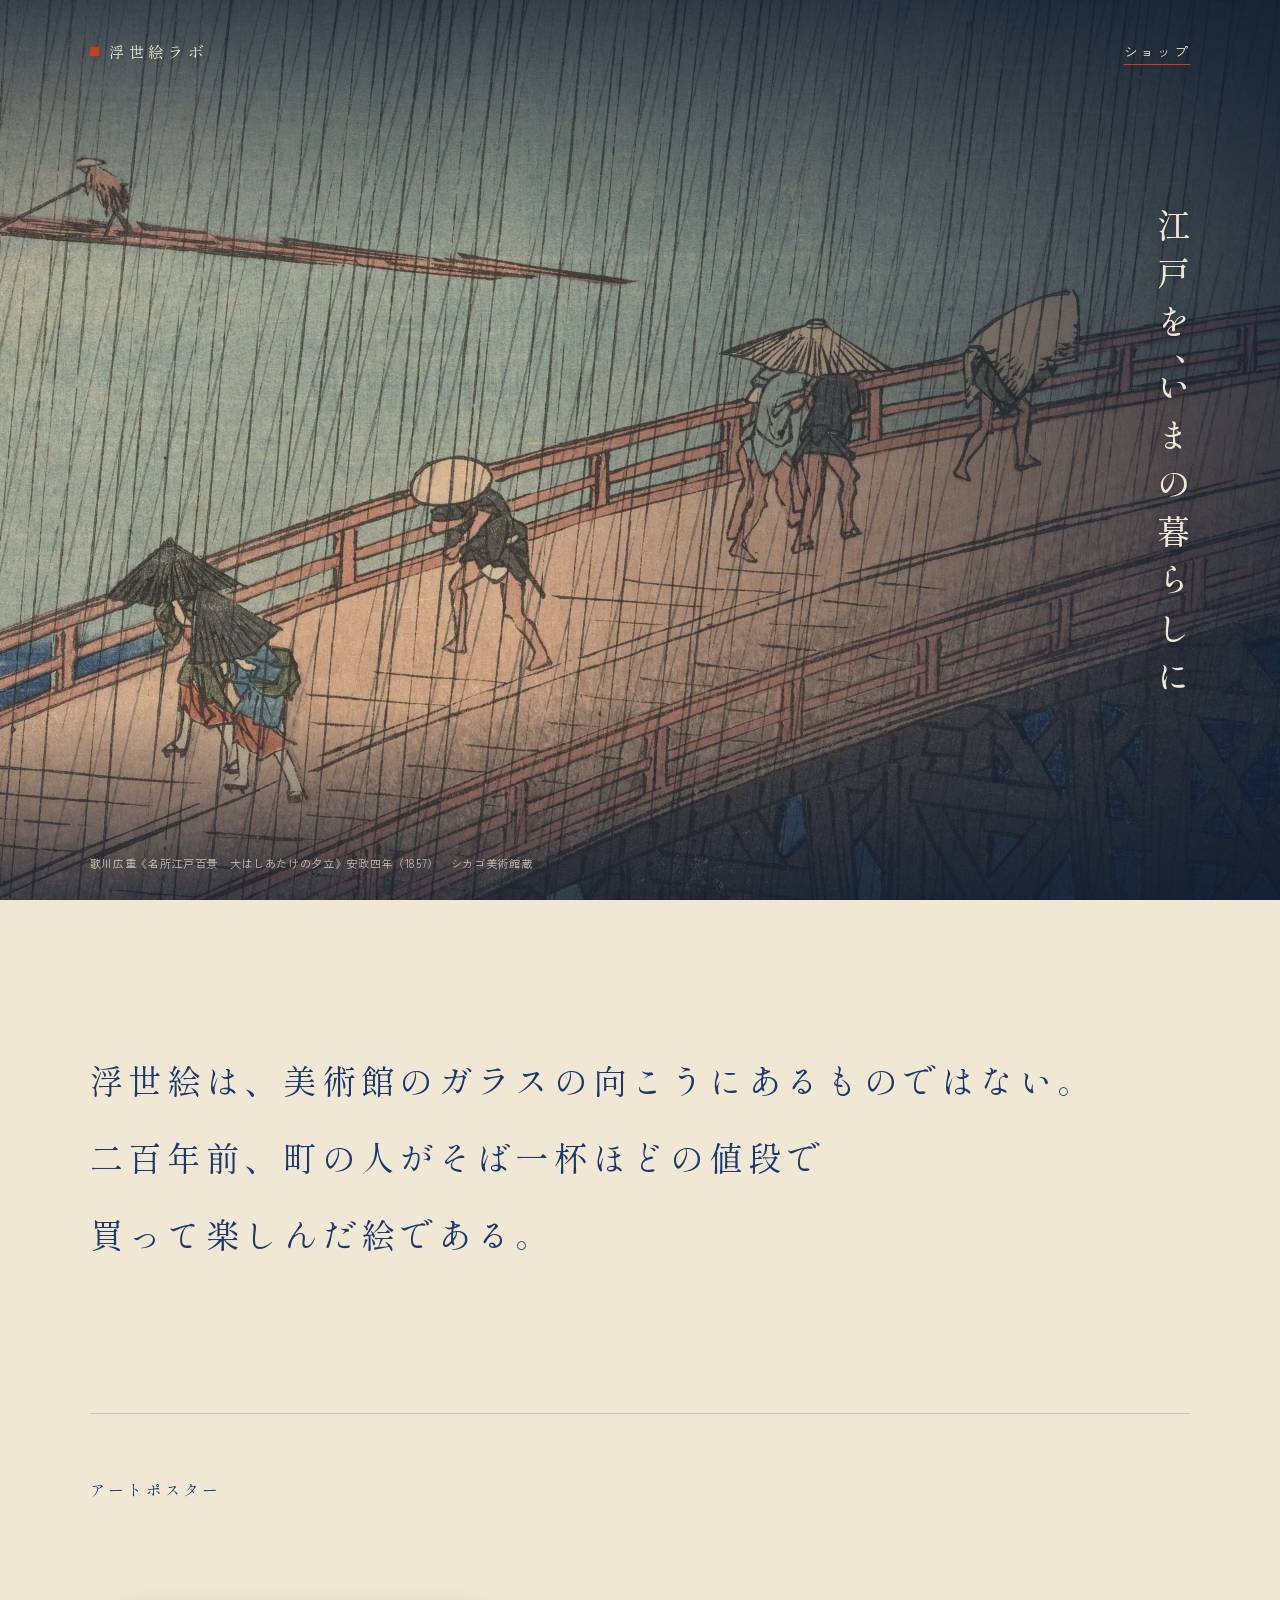
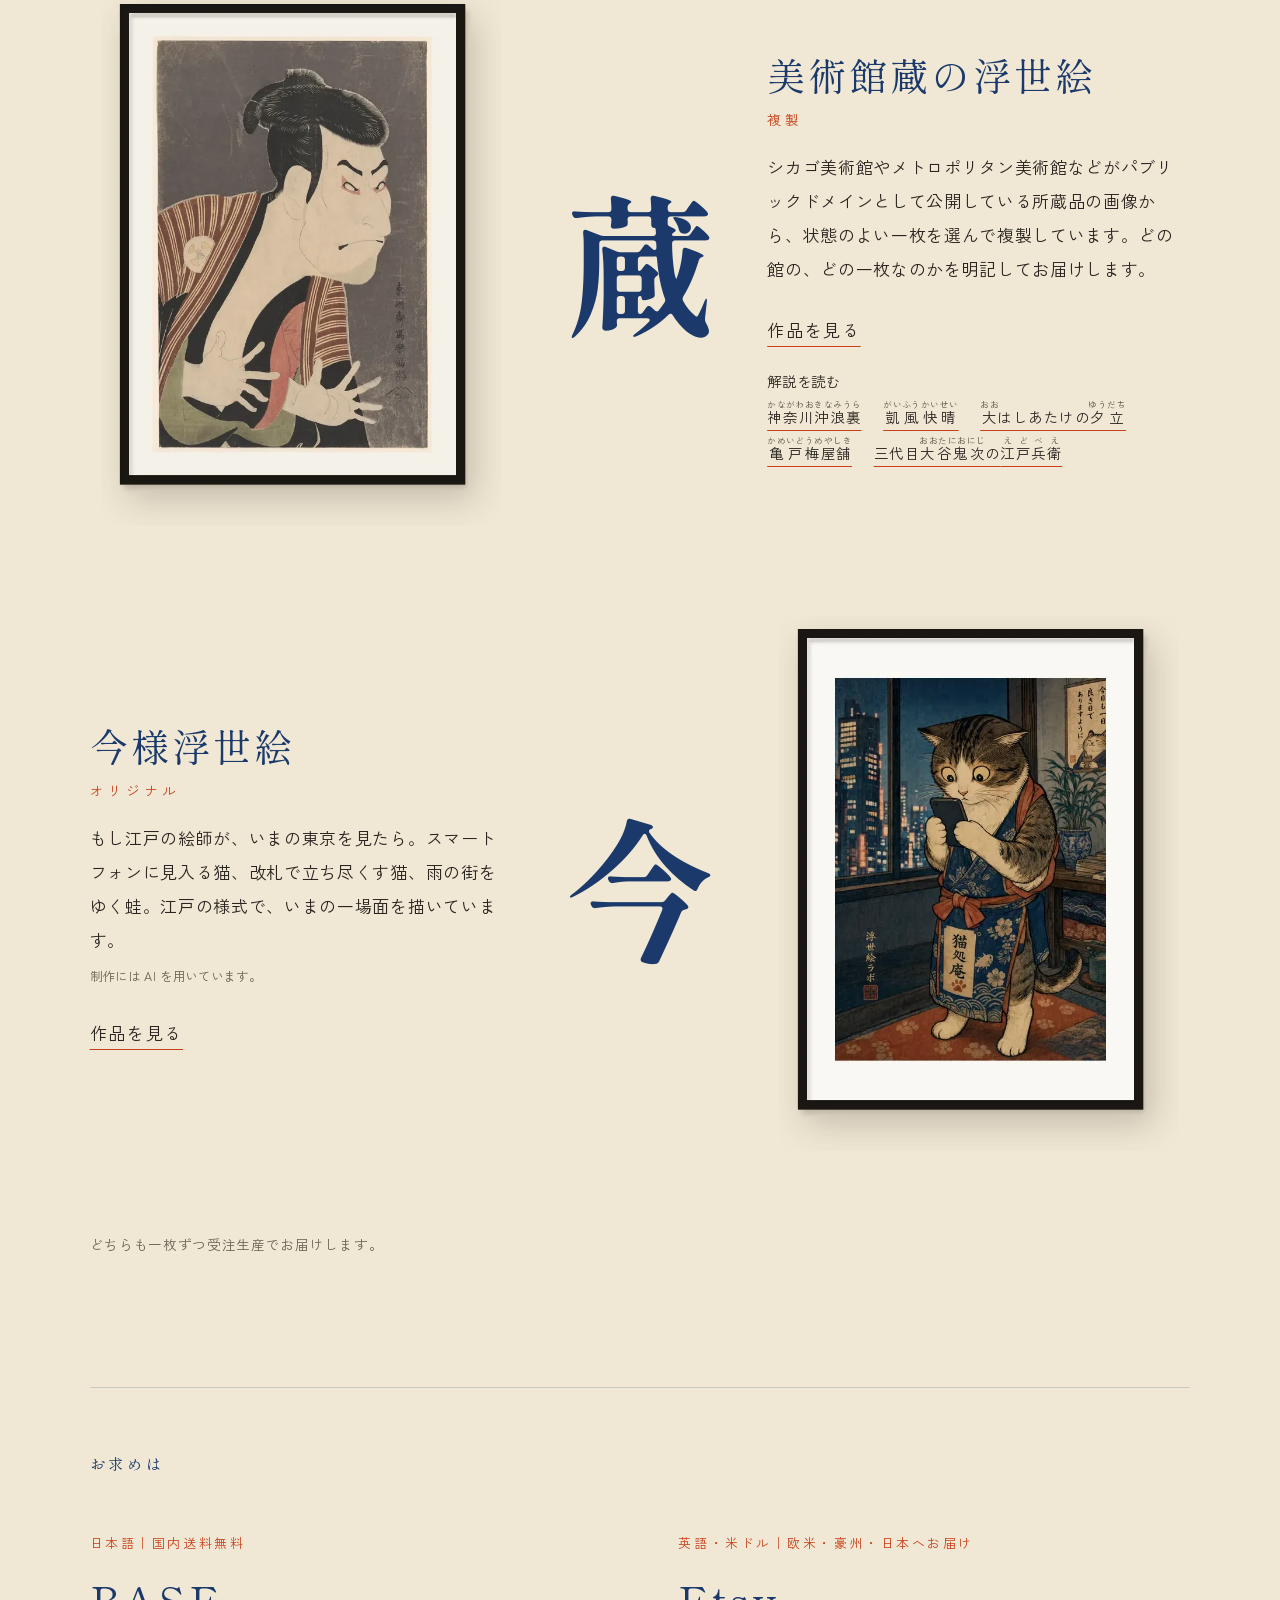
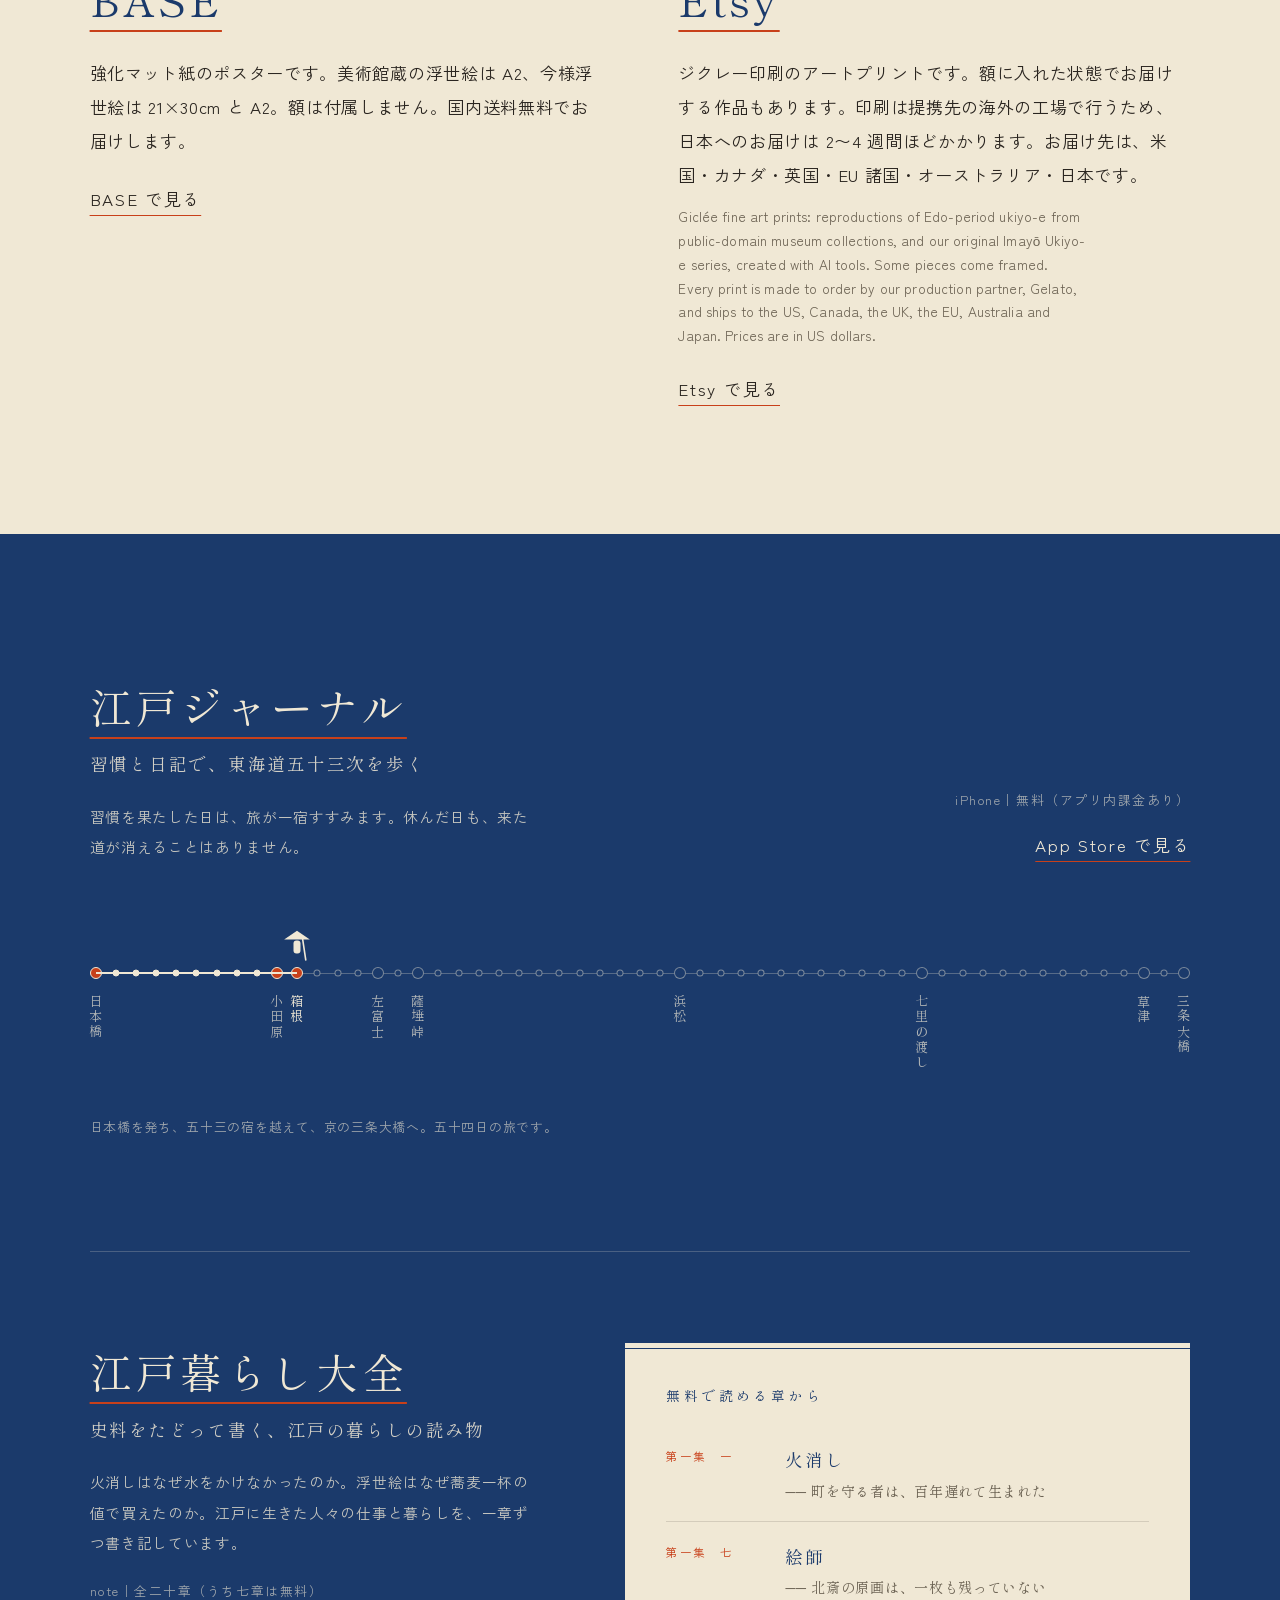
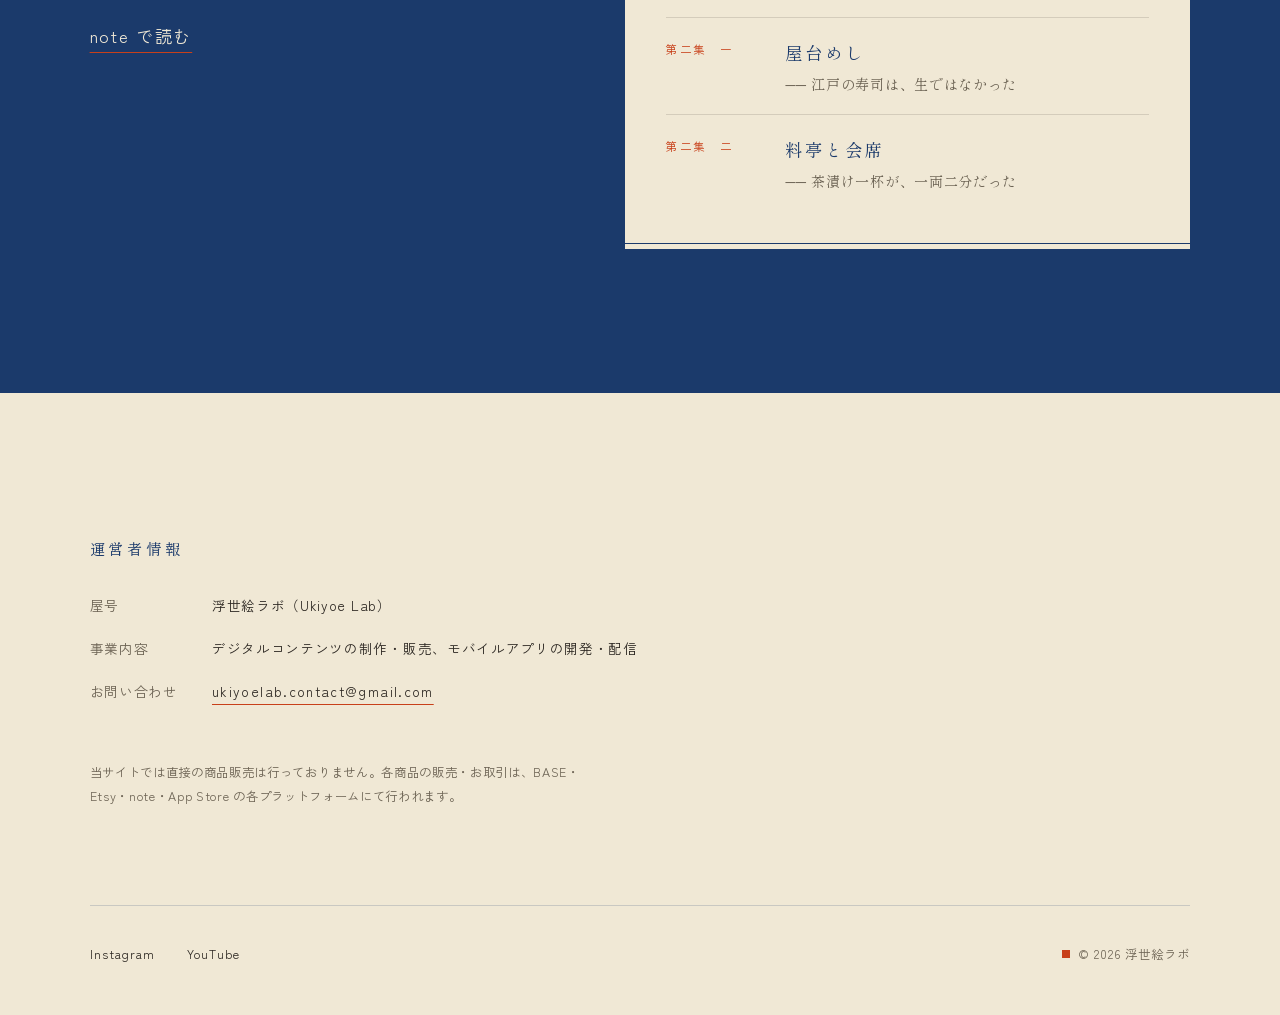
==== commit f827fb7e: "トップの「解説を読む」を5作品に、サイトマップに3ページを追加 縦長の作品の見出し画像の幅を調整、作品どうしの道しるべのスタイルを追加。  Co-Authored-By: Claude Opus " ====
--- a/index.html
+++ b/index.html
@@ -61,7 +61,7 @@
   }
   </script>
 
-  <link rel="stylesheet" href="style.css?v=20261009h">
+  <link rel="stylesheet" href="style.css?v=20261009i">
   <script src="script.js" defer></script>
 </head>
 <body>
@@ -107,7 +107,16 @@
         <p class="series__kind">複製</p>
         <p>シカゴ美術館やメトロポリタン美術館などがパブリックドメインとして公開している所蔵品の画像から、状態のよい一枚を選んで複製しています。どの館の、どの一枚なのかを明記してお届けします。</p>
         <a class="link" href="https://ukiyoelab.base.shop/categories/7679673" target="_blank" rel="noopener">作品を見る</a>
-        <p class="series__read">解説を読む：<a class="link" href="/works/kanagawa-oki-nami-ura/"><ruby>神奈川沖浪裏<rt>かながわおきなみうら</rt></ruby></a>・<a class="link" href="/works/gaifu-kaisei/"><ruby>凱風快晴<rt>がいふうかいせい</rt></ruby></a></p>
+        <nav class="readlist series__read" aria-label="作品の解説">
+          <p class="readlist__head">解説を読む</p>
+          <ul>
+            <li><a class="link" href="/works/kanagawa-oki-nami-ura/"><ruby>神奈川沖浪裏<rt>かながわおきなみうら</rt></ruby></a></li>
+            <li><a class="link" href="/works/gaifu-kaisei/"><ruby>凱風快晴<rt>がいふうかいせい</rt></ruby></a></li>
+            <li><a class="link" href="/works/ohashi-atake-no-yudachi/"><ruby>大<rt>おお</rt></ruby>はしあたけの<ruby>夕立<rt>ゆうだち</rt></ruby></a></li>
+            <li><a class="link" href="/works/kameido-umeyashiki/"><ruby>亀戸<rt>かめいど</rt></ruby><ruby>梅屋舗<rt>うめやしき</rt></ruby></a></li>
+            <li><a class="link" href="/works/otani-oniji-edobei/">三代目<ruby>大谷鬼次<rt>おおたにおにじ</rt></ruby>の<ruby>江戸兵衛<rt>えどべえ</rt></ruby></a></li>
+          </ul>
+        </nav>
       </div>
     </article>
 
--- a/style.css
+++ b/style.css
@@ -619,15 +619,15 @@
 .sources a { text-decoration-color: var(--rule); text-underline-offset: 0.3em; }
 .article__body .sources h2 { font-size: 1rem; letter-spacing: 0.15em; }
 .article__back { margin-top: clamp(3rem, 8vw, 5rem) !important; }
-/* 記事の終わり：ほかの作品へ */
+/* 作品の解説への道しるべ（トップと記事の終わり） */
+.readlist ul { display: flex; flex-wrap: wrap; gap: 0.1em 1.5em; margin-top: 0.3em; line-height: 2.4; }
+.readlist rt { font-size: 0.6em; letter-spacing: 0.05em; color: var(--usuzumi); }
+.series__body .readlist .link { display: inline; margin-top: 0; }
 .article__more { margin-top: clamp(3rem, 8vw, 5rem) !important; font-size: 0.95rem; }
-.article__more rt { font-size: 0.6em; letter-spacing: 0.05em; color: var(--usuzumi); }
-.article__more + .article__back { margin-top: 1.2em !important; }
+.article__more + .article__back { margin-top: 1.6em !important; }
 
 /* トップの「解説を読む」 */
-.series__read { display: block; margin-top: 1em; font-size: 0.9rem; }
-.series__read .link { margin-top: 0 !important; }
-.series__read rt { font-size: 0.6em; letter-spacing: 0.05em; color: var(--usuzumi); }
+.series__read { margin-top: 1.4em; font-size: 0.9rem; }
 
 /* 404 */
 .notfound { margin: 0 var(--gutter); padding: clamp(5rem, 16vw, 10rem) 0; }
@@ -655,6 +655,7 @@
   .shops__list { grid-template-columns: 1fr 1fr; column-gap: clamp(2.5rem, 6vw, 6rem); }
   .buy { grid-template-columns: 1fr 1fr; column-gap: 3rem; }
   .article__hero { margin: 0 auto; max-width: 1100px; }
+  .article__hero--tate { max-width: 34rem; }
 
   .journal { grid-template-columns: minmax(0, 1fr) auto; align-items: end; }
   .journal__get { text-align: right; }
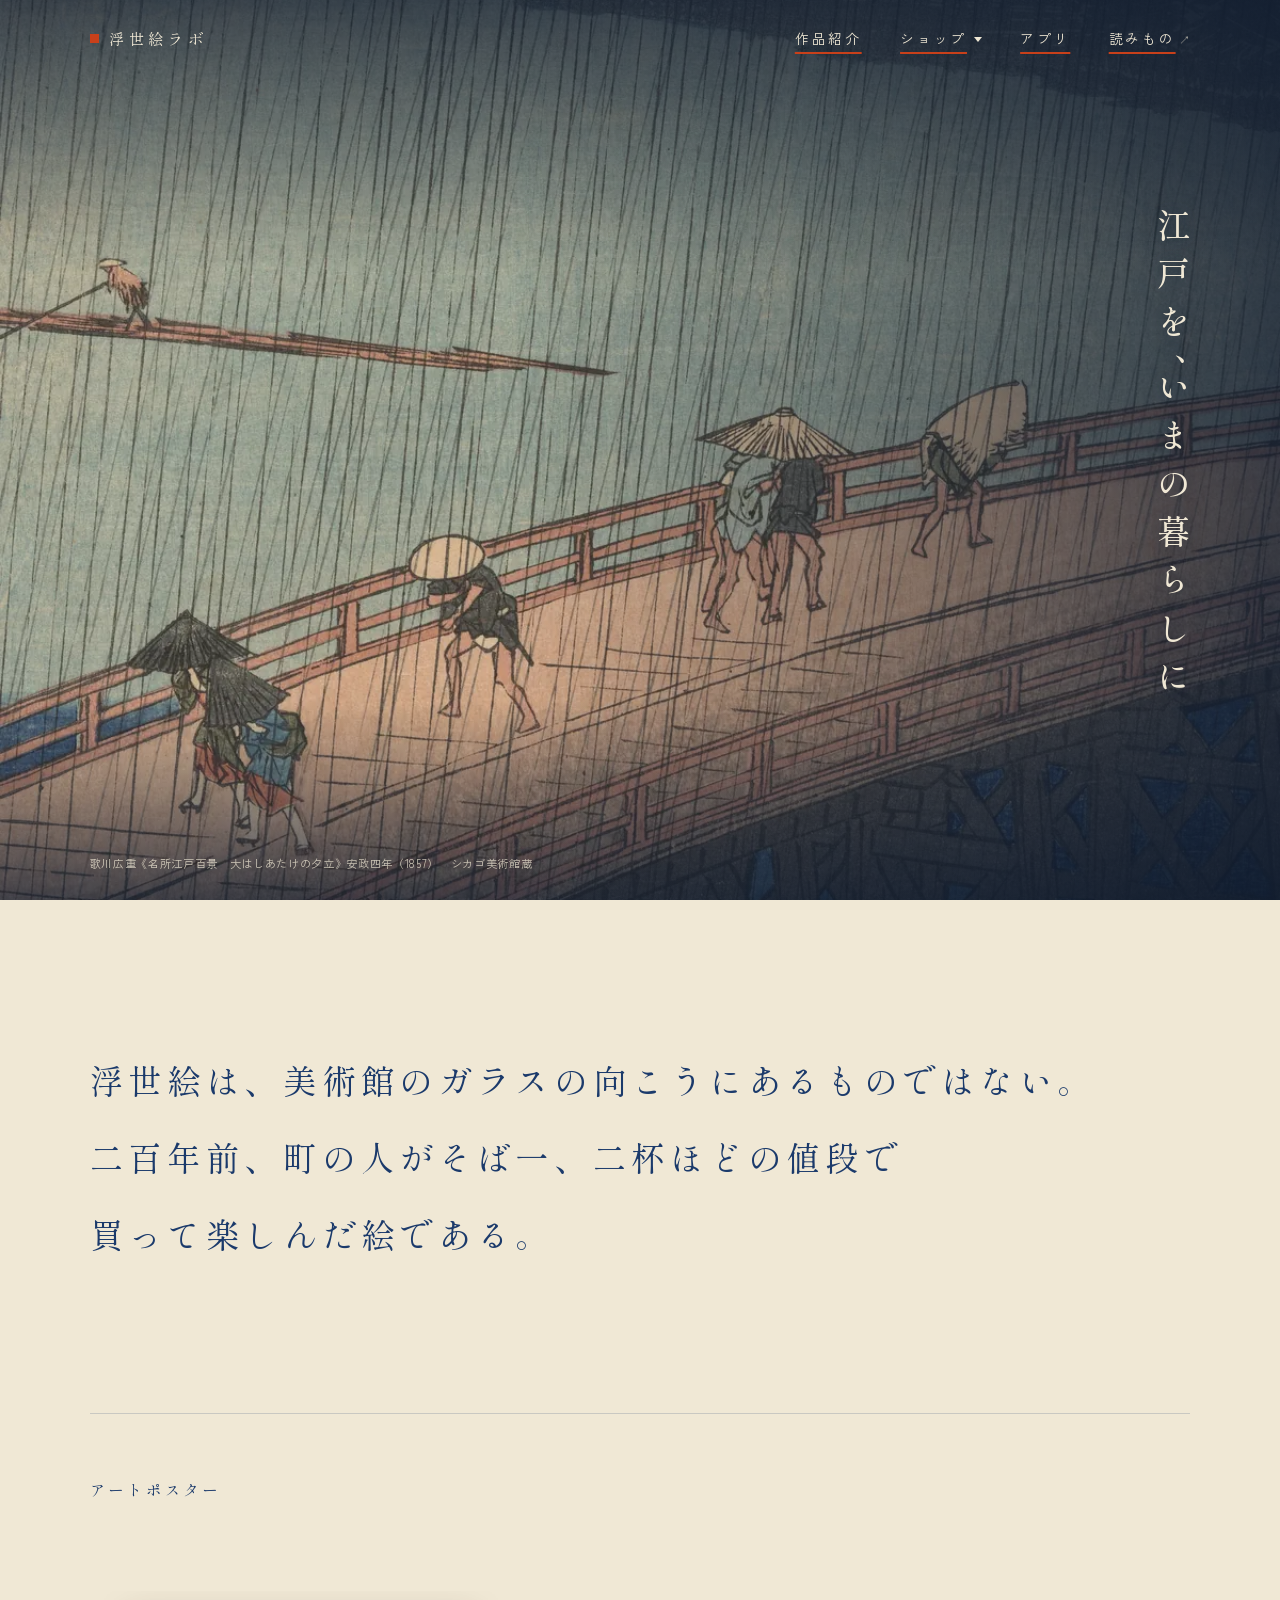
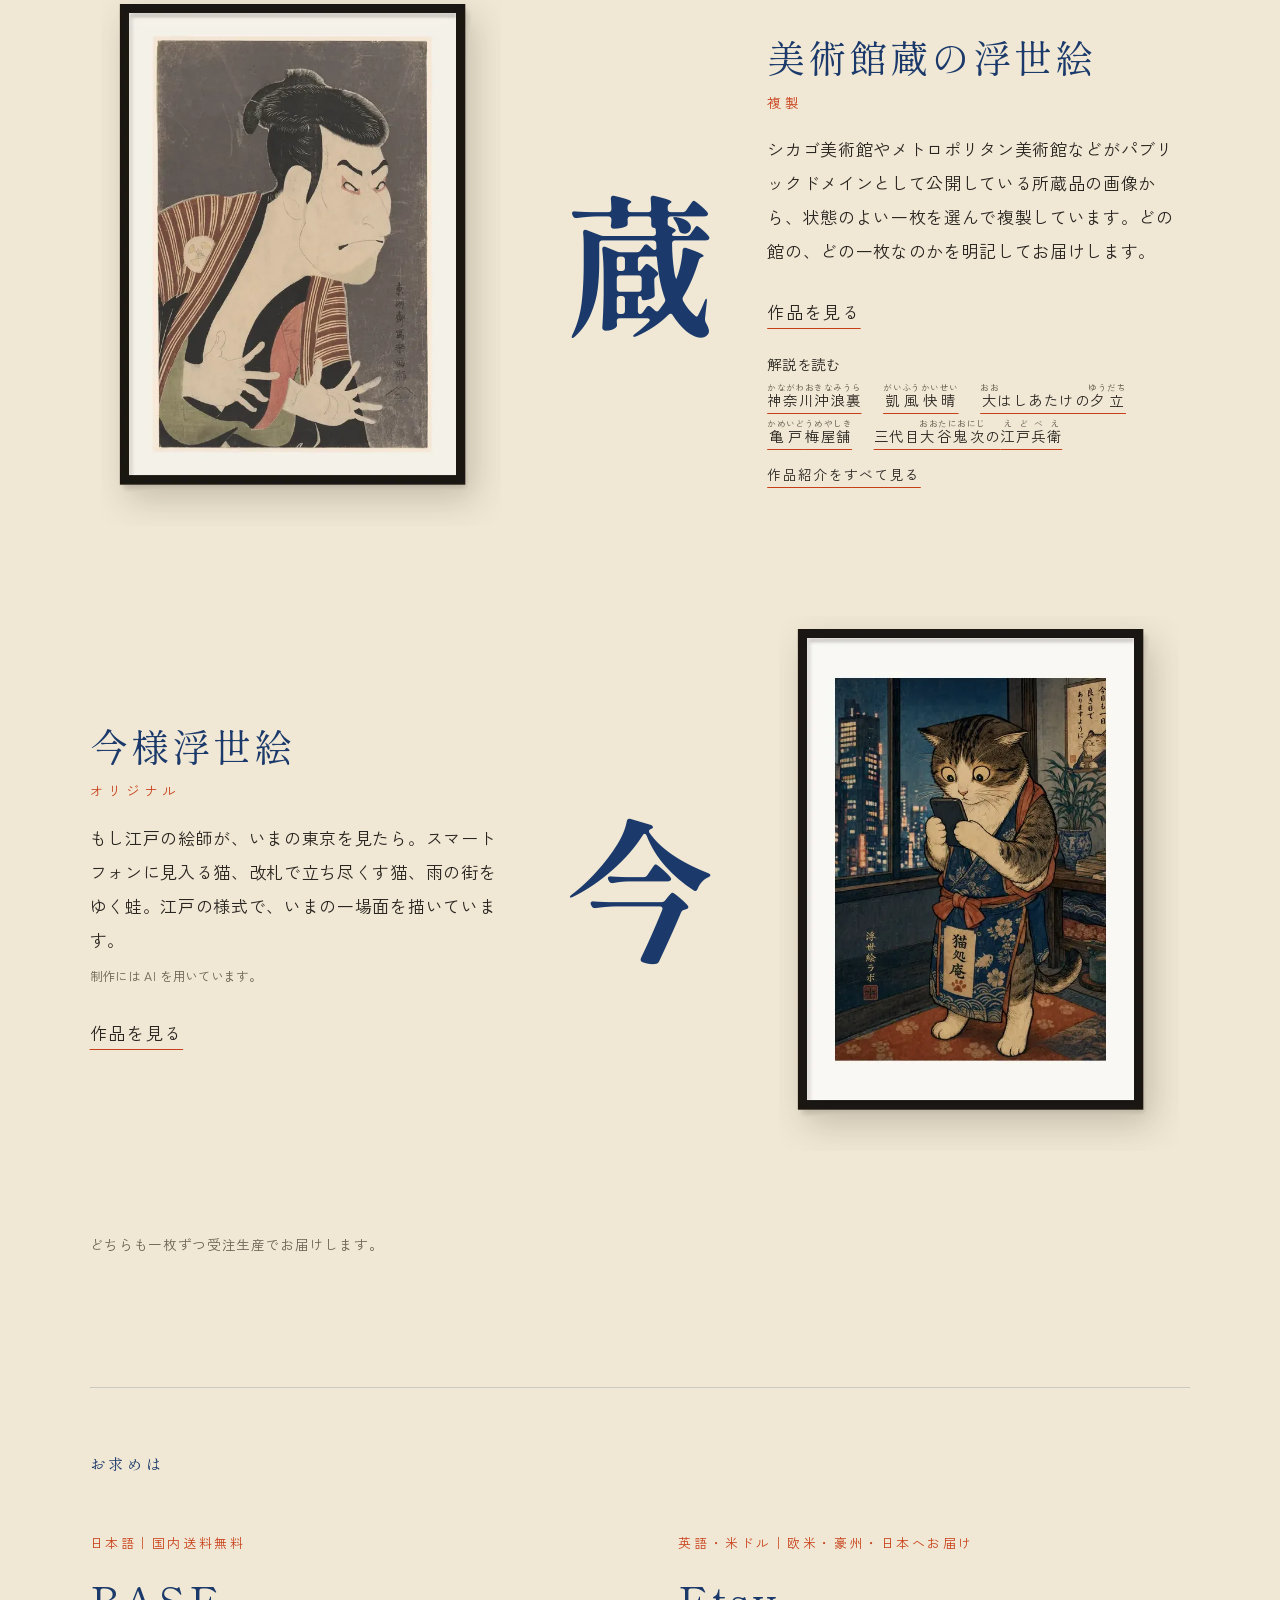
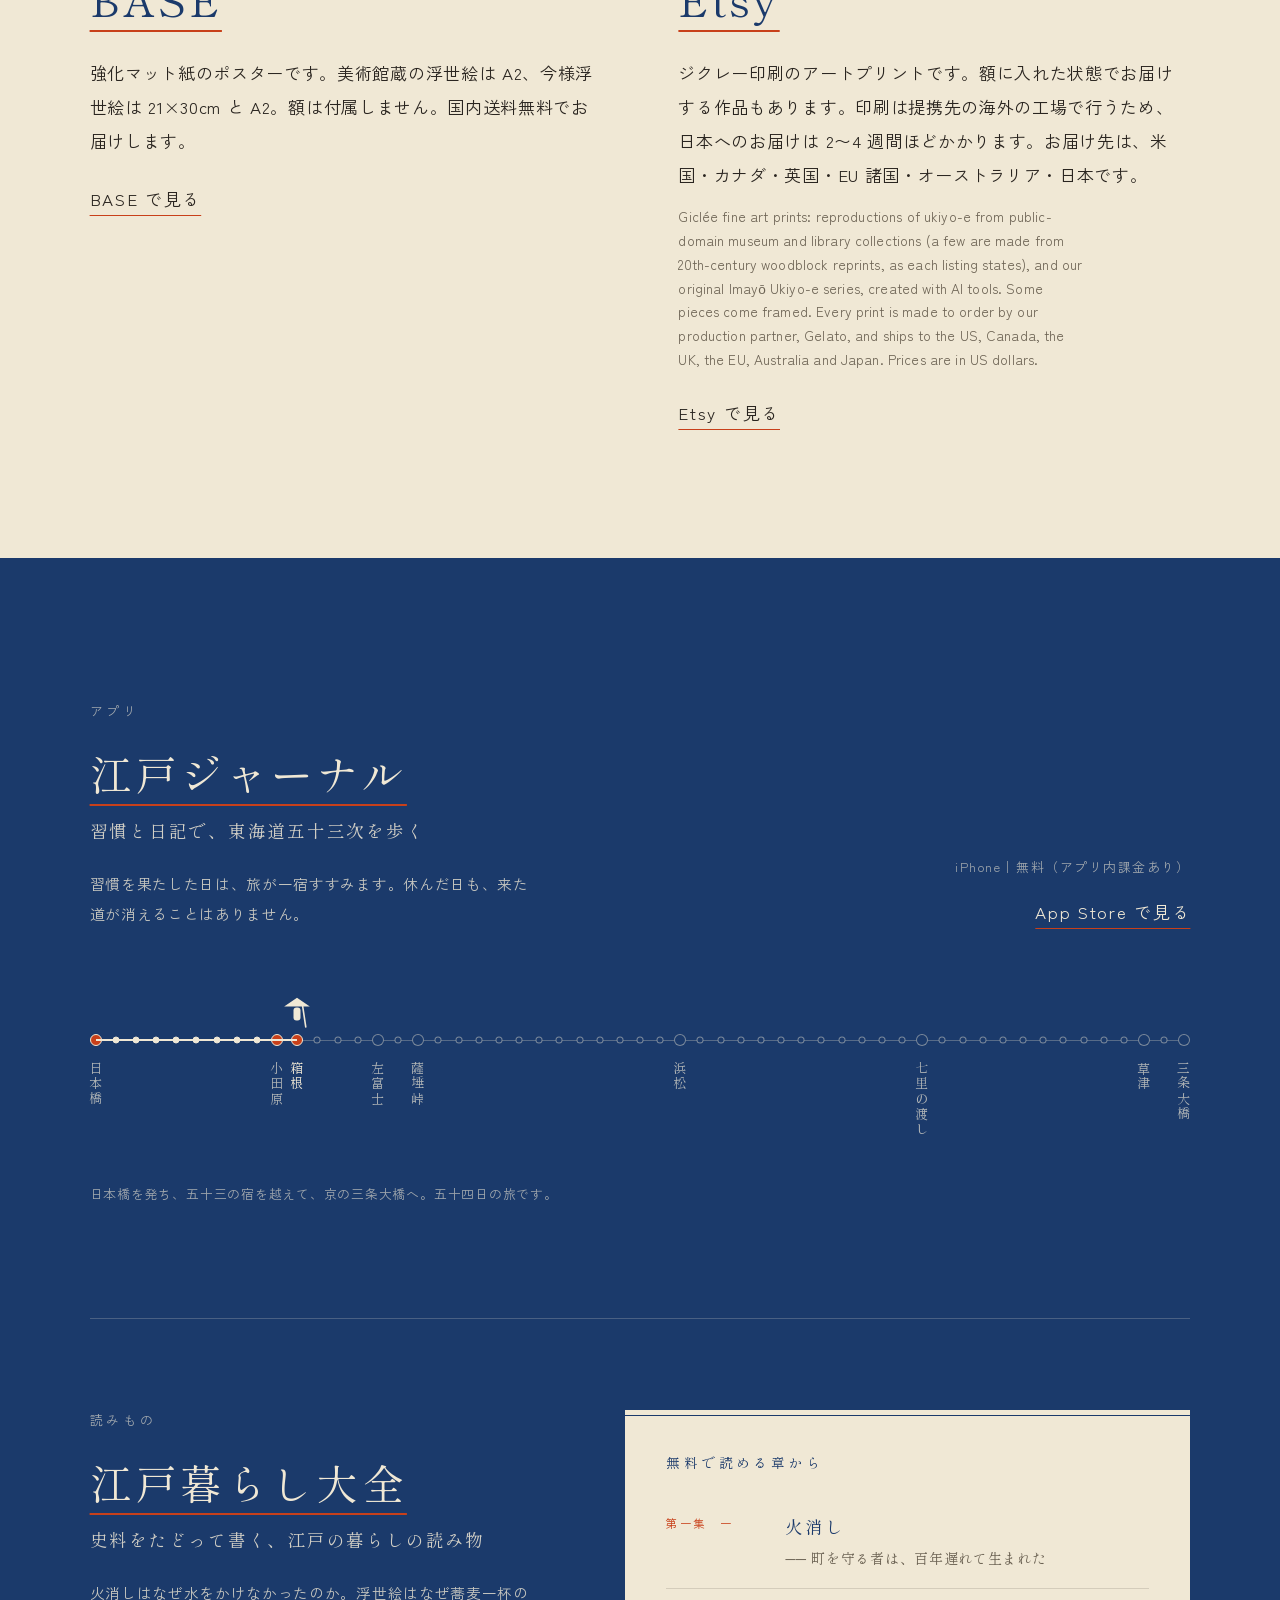
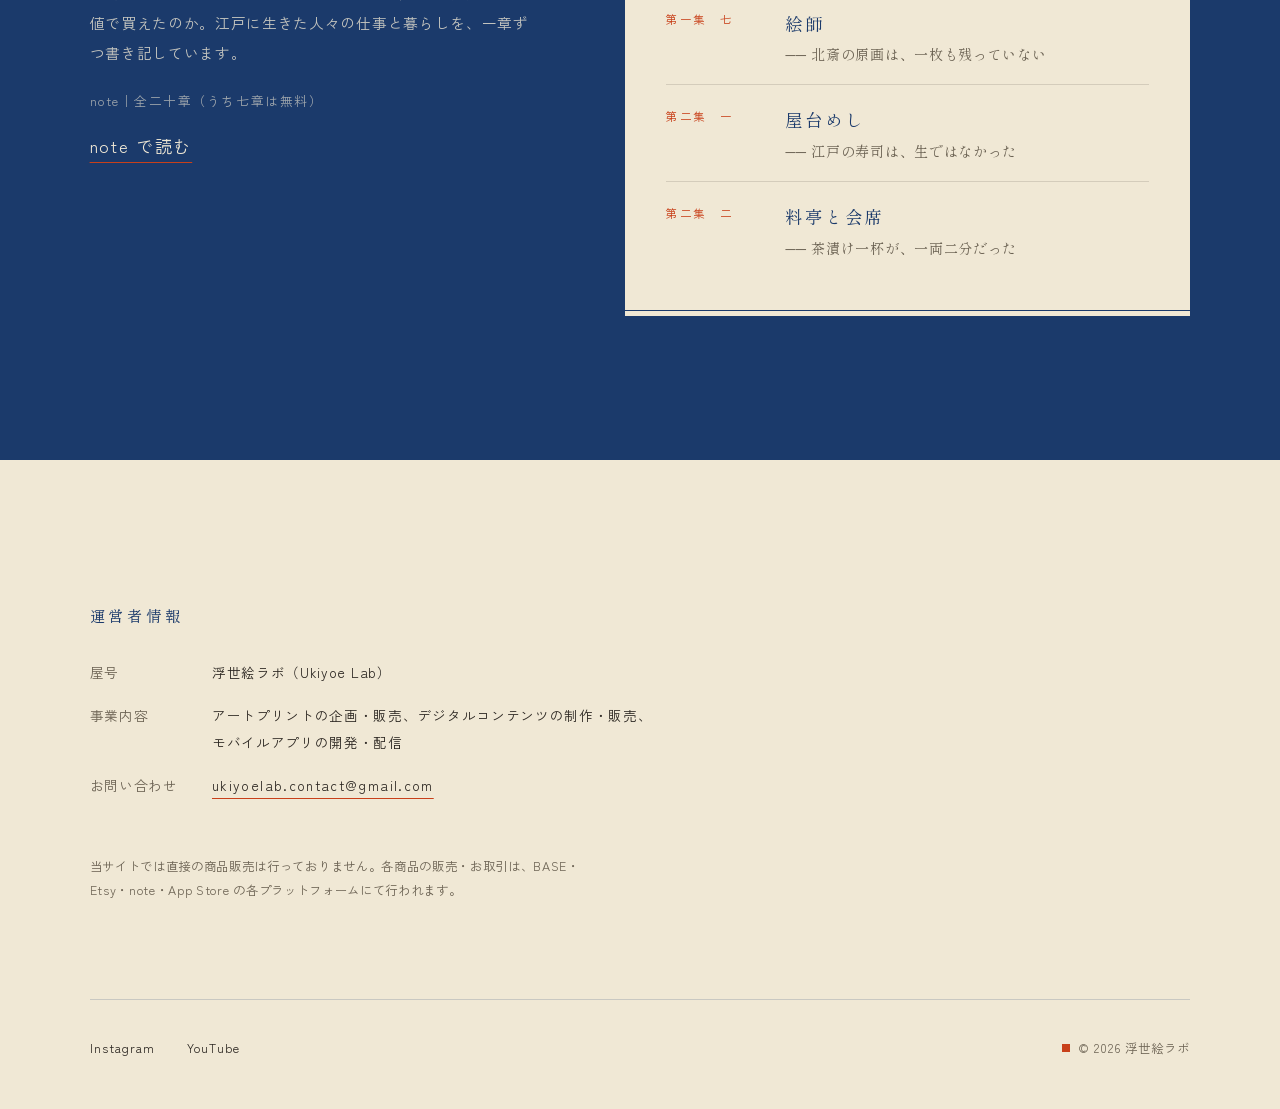
==== commit e1706a72: "上部にタブを追加（作品紹介・ショップ・アプリ・読みもの）と作品紹介ページ - 全ページ共通の上部タブ。朱の下線で押せる場所を示す - ショップは小窓でBASE（国内）とEtsy（海外）を出し分け - " ====
--- a/index.html
+++ b/index.html
@@ -61,10 +61,31 @@
   }
   </script>
 
-  <link rel="stylesheet" href="style.css?v=20261009i">
-  <script src="script.js" defer></script>
+  <link rel="stylesheet" href="style.css?v=20261009j">
+  <script src="script.js?v=20261009j" defer></script>
 </head>
 <body>
+
+<!-- 上部のタブ：作品紹介／ショップ（BASE・Etsy）／アプリ／読みもの -->
+<div class="gnav gnav--over">
+  <a class="gnav__name" href="/"><span class="rakkan" aria-hidden="true"></span>浮世絵ラボ</a>
+  <nav aria-label="サイトの案内">
+    <ul class="gnav__tabs">
+      <li><a class="gnav__tab" href="/works/">作品紹介</a></li>
+      <li class="gnav__shop">
+        <details>
+          <summary class="gnav__tab">ショップ<span class="gnav__caret" aria-hidden="true"></span></summary>
+          <ul class="gnav__menu">
+            <li><a href="https://ukiyoelab.base.shop/" target="_blank" rel="noopener"><span class="gnav__m-name">BASE</span><span class="gnav__m-for">国内のお客さま｜日本語・送料無料</span><span class="gnav__m-arrow" aria-hidden="true">↗</span></a></li>
+            <li><a href="https://ukiyoelabjapan.etsy.com/" target="_blank" rel="noopener"><span class="gnav__m-name">Etsy</span><span class="gnav__m-for">海外のお客さま｜英語・米ドル・額装あり</span><span class="gnav__m-arrow" aria-hidden="true">↗</span></a></li>
+          </ul>
+        </details>
+      </li>
+      <li><a class="gnav__tab" href="/#apps">アプリ</a></li>
+      <li><a class="gnav__tab" href="https://note.com/ukiyoe_lab" target="_blank" rel="noopener">読みもの<span class="gnav__ext" aria-hidden="true">↗</span></a></li>
+    </ul>
+  </nav>
+</div>
 
 <!-- ヒーロー：作品を画面いっぱいに敷き、文字を重ねる -->
 <header class="hero">
@@ -73,11 +94,6 @@
     <img src="images/hero-sp.webp" width="1200" height="1800" alt="歌川広重「名所江戸百景 大はしあたけの夕立」の部分">
   </picture>
 
-  <div class="hero__bar">
-    <p class="hero__name"><span class="rakkan" aria-hidden="true"></span>浮世絵ラボ</p>
-    <a class="hero__shop" href="#shops">ショップ</a>
-  </div>
-
   <!-- 縦書きは writing-mode を使わず、1文字ずつ積む（書体や環境による字の重なりを避けるため） -->
   <h1 class="hero__catch" aria-label="江戸を、いまの暮らしに"><span aria-hidden="true">江</span><span aria-hidden="true">戸</span><span aria-hidden="true">を</span><span class="kuten" aria-hidden="true">、</span><span aria-hidden="true">い</span><span aria-hidden="true">ま</span><span aria-hidden="true">の</span><span aria-hidden="true">暮</span><span aria-hidden="true">ら</span><span aria-hidden="true">し</span><span aria-hidden="true">に</span></h1>
 
@@ -90,7 +106,7 @@
   <!-- 前書き -->
   <section class="lead" aria-label="浮世絵ラボについて">
     <p><span>浮世絵は、</span><span>美術館のガラスの</span><span>向こうにあるものではない。</span></p>
-    <p><span>二百年前、</span><span>町の人が</span><span>そば一杯ほどの値段で</span><span>買って楽しんだ絵である。</span></p>
+    <p><span>二百年前、</span><span>町の人が</span><span>そば一、二杯ほどの値段で</span><span>買って楽しんだ絵である。</span></p>
   </section>
 
   <!-- アートポスター：二つのシリーズ。作品の額装図と、一字の題 -->
@@ -116,6 +132,7 @@
             <li><a class="link" href="/works/kameido-umeyashiki/"><ruby>亀戸<rt>かめいど</rt></ruby><ruby>梅屋舗<rt>うめやしき</rt></ruby></a></li>
             <li><a class="link" href="/works/otani-oniji-edobei/">三代目<ruby>大谷鬼次<rt>おおたにおにじ</rt></ruby>の<ruby>江戸兵衛<rt>えどべえ</rt></ruby></a></li>
           </ul>
+          <p class="series__all"><a class="link" href="/works/">作品紹介をすべて見る</a></p>
         </nav>
       </div>
     </article>
@@ -151,7 +168,7 @@
         <p class="shops__where">英語・米ドル｜欧米・豪州・日本へお届け</p>
         <h3><a class="name-link" href="https://ukiyoelabjapan.etsy.com/" target="_blank" rel="noopener">Etsy</a></h3>
         <p>ジクレー印刷のアートプリントです。額に入れた状態でお届けする作品もあります。印刷は提携先の海外の工場で行うため、日本へのお届けは 2〜4 週間ほどかかります。お届け先は、米国・カナダ・英国・EU 諸国・オーストラリア・日本です。</p>
-        <p class="shops__en" lang="en">Giclée fine art prints: reproductions of Edo-period ukiyo-e from public-domain museum collections, and our original Imayō Ukiyo-e series, created with AI tools. Some pieces come framed. Every print is made to order by our production partner, Gelato, and ships to the US, Canada, the UK, the EU, Australia and Japan. Prices are in US dollars.</p>
+        <p class="shops__en" lang="en">Giclée fine art prints: reproductions of ukiyo-e from public-domain museum and library collections (a few are made from 20th-century woodblock reprints, as each listing states), and our original Imayō Ukiyo-e series, created with AI tools. Some pieces come framed. Every print is made to order by our production partner, Gelato, and ships to the US, Canada, the UK, the EU, Australia and Japan. Prices are in US dollars.</p>
         <a class="link" href="https://ukiyoelabjapan.etsy.com/" target="_blank" rel="noopener">Etsy で見る</a>
       </article>
     </div>
@@ -161,8 +178,9 @@
   <section class="works" aria-labelledby="works-title">
     <h2 id="works-title" class="sr-only">そのほかの届けもの</h2>
 
-    <article class="journal" aria-labelledby="journal-title">
+    <article id="apps" class="journal" aria-labelledby="journal-title">
       <div class="journal__text">
+        <p class="works__label">アプリ</p>
         <h3 id="journal-title"><a class="name-link" href="https://apps.apple.com/jp/app/id6798573942" target="_blank" rel="noopener">江戸ジャーナル</a></h3>
         <p class="works__sub">習慣と日記で、東海道五十三次を歩く</p>
         <p class="works__body">習慣を果たした日は、旅が一宿すすみます。休んだ日も、来た道が消えることはありません。</p>
@@ -257,6 +275,7 @@
 
     <article class="taizen" aria-labelledby="taizen-title">
       <div class="taizen__text">
+        <p class="works__label">読みもの</p>
         <h3 id="taizen-title"><a class="name-link" href="https://note.com/ukiyoe_lab" target="_blank" rel="noopener">江戸暮らし大全</a></h3>
         <p class="works__sub">史料をたどって書く、江戸の暮らしの読み物</p>
         <p class="works__body">火消しはなぜ水をかけなかったのか。浮世絵はなぜ蕎麦一杯の値で買えたのか。江戸に生きた人々の仕事と暮らしを、一章ずつ書き記しています。</p>
@@ -283,7 +302,7 @@
       <dt>屋号</dt>
       <dd>浮世絵ラボ（Ukiyoe Lab）</dd>
       <dt>事業内容</dt>
-      <dd>デジタルコンテンツの制作・販売、モバイルアプリの開発・配信</dd>
+      <dd>アートプリントの企画・販売、デジタルコンテンツの制作・販売、モバイルアプリの開発・配信</dd>
       <dt>お問い合わせ</dt>
       <!-- メールアドレスは script.js で組み立てて表示（スパム対策） -->
       <dd><span class="js-mail" data-u="ukiyoelab.contact" data-d="gmail" data-t="com">JavaScript を有効にするとメールアドレスが表示されます</span></dd>
--- a/style.css
+++ b/style.css
@@ -59,6 +59,153 @@
   flex: none;
 }
 
+/* ===== 上部のタブ（全ページ共通） =====
+   作品紹介／ショップ（BASE・Etsy の小窓）／アプリ／読みもの。
+   タブには朱の下線を引いて、押せる場所だとわかるようにする。
+   トップでは絵の上に重ね、絵を過ぎたら生成りの帯になる。
+   下層ページでは最初から生成りの帯。
+   JavaScript があるときだけ画面上部に留める（has-gnav）。 */
+.gnav {
+  position: relative; z-index: 50;
+  display: flex; justify-content: space-between; align-items: center; gap: 1rem 2rem;
+  padding: 1.25rem var(--gutter);
+  background: var(--washi);
+  color: var(--ai);
+  border-bottom: 1px solid var(--rule);
+  transition: background-color 0.3s, color 0.3s, border-color 0.3s, transform 0.3s;
+}
+.gnav--over {
+  position: absolute; top: 0; left: 0; right: 0;
+  background: transparent;
+  color: var(--washi);
+  border-bottom-color: transparent;
+}
+.has-gnav .gnav { position: fixed; top: 0; left: 0; right: 0; }
+.has-gnav body.page { padding-top: var(--gnav-h, 0px); }
+.gnav--over.is-solid { background: var(--washi); color: var(--ai); border-bottom-color: var(--rule); }
+/* 絵の上を通っているあいだは、夜の藍を薄く敷いて縦書きのキャッチと重ならないようにする */
+.gnav--over.is-compact:not(.is-solid) {
+  background: rgba(15, 27, 46, 0.78);
+  -webkit-backdrop-filter: blur(6px);
+          backdrop-filter: blur(6px);
+}
+.gnav :focus-visible { outline-color: currentColor; }
+
+.gnav__name {
+  display: flex; align-items: center; gap: 0.7em;
+  font-family: var(--mincho);
+  font-size: 0.95rem;
+  letter-spacing: 0.3em;
+  line-height: 1.6;
+  text-decoration: none;
+}
+.gnav__tabs { display: flex; align-items: center; gap: 2.4rem; }
+.gnav__tabs > li { position: relative; }
+.gnav__tab {
+  display: inline-block;
+  padding: 0.5em 0;
+  font-size: 0.85rem;
+  letter-spacing: 0.2em;
+  line-height: 1.6;
+  cursor: pointer;
+  text-decoration: underline;
+  text-decoration-color: var(--shu);
+  text-decoration-thickness: 2px;
+  text-underline-offset: 0.6em;
+}
+.gnav__tab:hover,
+.gnav__tab[aria-current="page"],
+.gnav__shop details[open] .gnav__tab { text-decoration-thickness: 4px; }
+/* ↗ と ▼ は下線から外す（inline-block の中身には親の下線が及ばない） */
+.gnav__ext {
+  display: inline-block;
+  margin-left: 0.35em;
+  font-size: 0.8em;
+  letter-spacing: 0;
+  opacity: 0.75;
+}
+.gnav__caret {
+  display: inline-block;
+  width: 0; height: 0;
+  margin-left: 0.5em;
+  border-left: 0.3em solid transparent;
+  border-right: 0.3em solid transparent;
+  border-top: 0.38em solid currentColor;
+  vertical-align: 0.15em;
+  transition: transform 0.2s;
+}
+.gnav__shop details[open] .gnav__caret { transform: rotate(180deg); }
+.gnav__shop summary { list-style: none; }
+.gnav__shop summary::-webkit-details-marker { display: none; }
+
+/* ショップの小窓 */
+.gnav__menu {
+  position: absolute; top: calc(100% + 0.7rem); right: -1.3rem;
+  width: 21rem;
+  padding: 0.3rem 1.3rem;
+  background: var(--washi);
+  color: var(--sumi);
+  border: 1px solid var(--rule);
+  border-top: 3px solid var(--ai);
+  box-shadow: 0 14px 34px rgba(15, 27, 46, 0.22);
+}
+.gnav__menu li + li { border-top: 1px solid var(--rule); }
+.gnav__menu a {
+  display: grid;
+  grid-template-columns: 1fr auto;
+  column-gap: 1em;
+  padding: 0.9rem 0;
+  text-decoration: none;
+}
+.gnav__m-name {
+  font-family: var(--mincho);
+  font-size: 1.15rem;
+  line-height: 1.5;
+  letter-spacing: 0.08em;
+  color: var(--ai);
+}
+.gnav__m-for {
+  grid-column: 1;
+  font-size: 0.75rem;
+  line-height: 1.6;
+  letter-spacing: 0.06em;
+  color: var(--usuzumi);
+}
+.gnav__m-arrow { grid-column: 2; grid-row: 1 / 3; align-self: center; color: var(--shu); }
+.gnav__menu a:hover .gnav__m-name,
+.gnav__menu a:focus-visible .gnav__m-name {
+  text-decoration: underline;
+  text-decoration-color: var(--shu);
+  text-underline-offset: 0.3em;
+}
+.gnav__menu a:focus-visible { outline-color: var(--ai); outline-offset: 2px; }
+
+/* スマホ：屋号の下にタブを一列。スクロールしたら屋号の段を上へ逃がし、タブだけ残す */
+@media (max-width: 767px) {
+  .gnav {
+    flex-direction: column; align-items: stretch;
+    gap: 0.5rem;
+    padding: 0.9rem var(--gutter) 0;
+  }
+  .gnav__tabs {
+    justify-content: space-between;
+    gap: 0;
+    border-top: 1px solid var(--rule);
+  }
+  .gnav--over .gnav__tabs { border-top-color: rgba(240, 232, 213, 0.32); }
+  .gnav--over.is-solid .gnav__tabs { border-top-color: var(--rule); }
+  .gnav__tab {
+    padding: 0.75em 0 0.85em;
+    font-size: 0.86rem;
+    letter-spacing: 0.1em;
+  }
+  .gnav__tabs > li.gnav__shop { position: static; }
+  .gnav__menu { top: 100%; left: var(--gutter); right: var(--gutter); width: auto; }
+  .gnav.is-compact { transform: translateY(calc(-1 * var(--gnav-row1, 0px))); }
+  .gnav.is-compact .gnav__tabs { border-top-color: transparent; }
+  .gnav.is-compact:has(:focus-visible) { transform: none; }
+}
+
 /* ===== ヒーロー：作品を全面に敷き、夜の藍を重ねて文字を置く ===== */
 .hero {
   position: relative;
@@ -81,25 +228,6 @@
     linear-gradient(to bottom, rgba(15, 27, 46, 0.72) 0%, rgba(15, 27, 46, 0) 30%),
     linear-gradient(to left, rgba(15, 27, 46, 0.78) 0%, rgba(15, 27, 46, 0.25) 38%, rgba(15, 27, 46, 0) 60%),
     linear-gradient(to top, rgba(15, 27, 46, 0.7) 0%, rgba(15, 27, 46, 0) 22%);
-}
-
-.hero__bar {
-  position: absolute; top: 0; left: 0; right: 0;
-  display: flex; justify-content: space-between; align-items: center;
-  padding: clamp(1.25rem, 4vh, 2.25rem) var(--gutter);
-}
-.hero__name {
-  display: flex; align-items: center; gap: 0.7em;
-  font-family: var(--mincho);
-  font-size: 0.95rem;
-  letter-spacing: 0.3em;
-}
-.hero__shop {
-  font-size: 0.85rem;
-  letter-spacing: 0.2em;
-  text-decoration: underline;
-  text-decoration-color: var(--shu);
-  text-underline-offset: 0.5em;
 }
 
 /* 縦書きのキャッチ：1文字ずつ積む */
@@ -204,7 +332,7 @@
 .shops {
   margin: 0 var(--gutter);
   padding: 0 0 clamp(4rem, 10vw, 8rem);
-  scroll-margin-top: 1.5rem;
+  scroll-margin-top: calc(var(--gnav-h, 6rem) + 0.5rem);
 }
 .shops__title {
   padding-top: clamp(2.5rem, 6vw, 4rem);
@@ -278,6 +406,14 @@
 }
 .works .link { display: inline-block; margin-top: 0.9em; }
 .works :focus-visible { outline-color: var(--washi); }
+/* タブの名前（アプリ・読みもの）と揃えた小見出し */
+.works__label {
+  margin-bottom: 1.1rem;
+  font-size: 0.8rem;
+  letter-spacing: 0.3em;
+  color: rgba(240, 232, 213, 0.62);
+}
+#apps { scroll-margin-top: calc(var(--gnav-h, 6rem) + 2.5rem); }
 
 /* 江戸ジャーナル：日本橋から京まで、五十五の地点を一本の道に */
 .journal { display: grid; gap: 0 3rem; }
@@ -500,28 +636,8 @@
 .footer__sns a:hover { text-decoration: underline; text-decoration-color: var(--shu); text-underline-offset: 0.5em; }
 .footer__copy { display: flex; align-items: center; gap: 0.7em; color: var(--usuzumi); }
 
-/* ===== 下層ページ（作品を読む・404） ===== */
-.bar {
-  display: flex; justify-content: space-between; align-items: center;
-  padding: clamp(1.25rem, 4vh, 2.25rem) var(--gutter);
-}
-.bar__name {
-  display: flex; align-items: center; gap: 0.7em;
-  font-family: var(--mincho);
-  font-size: 0.95rem;
-  letter-spacing: 0.3em;
-  color: var(--ai);
-  text-decoration: none;
-}
-.bar__shop {
-  font-size: 0.85rem;
-  letter-spacing: 0.2em;
-  text-decoration: underline;
-  text-decoration-color: var(--shu);
-  text-underline-offset: 0.5em;
-}
-
-.article { margin: 0 var(--gutter); padding-bottom: clamp(4rem, 10vw, 8rem); }
+/* ===== 下層ページ（作品を読む・作品紹介・404） ===== */
+.article { margin: 0 var(--gutter); padding: clamp(1.25rem, 3vw, 2rem) 0 clamp(4rem, 10vw, 8rem); }
 
 .crumbs ol { display: flex; flex-wrap: wrap; gap: 0 0.6em; margin: 0; padding: 0; list-style: none; font-size: 0.75rem; color: var(--usuzumi); letter-spacing: 0.08em; }
 .crumbs li + li::before { content: "／"; margin-right: 0.6em; color: var(--rule); }
@@ -629,6 +745,114 @@
 /* トップの「解説を読む」 */
 .series__read { margin-top: 1.4em; font-size: 0.9rem; }
 
+/* トップの「作品紹介をすべて見る」 */
+.series__all { margin-top: 0.6em; font-size: 0.85rem; }
+.series__body .series__all .link { margin-top: 0; }
+
+/* ===== 作品紹介（/works/） ===== */
+.gallery__head { padding: clamp(2rem, 6vw, 4rem) 0 0; }
+.gallery__head h1 {
+  font-size: clamp(2rem, 6vw, 3.4rem);
+  letter-spacing: 0.12em;
+}
+.gallery__lead {
+  max-width: 34em;
+  margin-top: 1em;
+  color: var(--usuzumi);
+  font-size: 0.92rem;
+}
+/* 絞り込み：JavaScript があるときだけ出す */
+.filter {
+  display: flex; gap: 0 1.6rem;
+  margin-top: clamp(2rem, 5vw, 3rem);
+  border-bottom: 1px solid var(--rule);
+  overflow-x: auto;
+  white-space: nowrap;
+  scrollbar-width: none;
+}
+.filter[hidden] { display: none; }
+.filter button {
+  flex: none;
+  padding: 0.6em 0 0.85em;
+  border: 0; background: none;
+  font: inherit;
+  font-size: 0.85rem;
+  letter-spacing: 0.15em;
+  color: var(--usuzumi);
+  cursor: pointer;
+  text-decoration: underline;
+  text-decoration-color: transparent;
+  text-decoration-thickness: 2px;
+  text-underline-offset: 0.6em;
+}
+.filter button:hover { color: var(--ai); }
+.filter button[aria-pressed="true"] { color: var(--ai); text-decoration-color: var(--shu); }
+.gallery__sec { margin-top: clamp(2.5rem, 6vw, 4rem); }
+.gallery__sec[hidden] { display: none; }
+.gallery__sec h2 { font-size: 0.95rem; letter-spacing: 0.25em; }
+.gallery__kind {
+  margin-left: 1em;
+  color: var(--shu);
+  font-family: var(--gothic);
+  font-size: 0.75rem;
+  letter-spacing: 0.25em;
+}
+.gallery__note { margin-top: 0.6em; color: var(--usuzumi); font-size: 0.8rem; }
+.cards {
+  display: grid;
+  grid-template-columns: repeat(2, minmax(0, 1fr));
+  gap: 2.4rem 1.2rem;
+  margin-top: 1.6rem;
+}
+.card[hidden] { display: none; }
+.card a { display: block; text-decoration: none; }
+.card__img { position: relative; aspect-ratio: 1 / 1; margin: 0; background: rgba(27, 58, 107, 0.045); }
+.card__img img {
+  position: absolute; inset: 9%;
+  width: 82%; height: 82%; max-width: none;
+  object-fit: contain;
+  filter: drop-shadow(0 6px 10px rgba(15, 27, 46, 0.18));
+  transition: transform 0.4s;
+}
+.card a:hover .card__img img { transform: translateY(-3px); }
+.card__series {
+  margin-top: 0.9rem;
+  font-size: 0.72rem;
+  letter-spacing: 0.15em;
+  color: var(--usuzumi);
+}
+.card__title {
+  font-family: var(--mincho);
+  font-size: 1.05rem;
+  line-height: 1.75;
+  letter-spacing: 0.05em;
+  color: var(--ai);
+}
+.card__title rt { font-size: 0.55em; letter-spacing: 0.04em; color: var(--usuzumi); }
+.card__meta {
+  margin-top: 0.2rem;
+  font-size: 0.76rem;
+  line-height: 1.75;
+  letter-spacing: 0.04em;
+  color: var(--usuzumi);
+}
+.card__go {
+  display: inline-block;
+  margin-top: 0.6rem;
+  font-size: 0.78rem;
+  letter-spacing: 0.12em;
+  text-decoration: underline;
+  text-decoration-color: var(--shu);
+  text-underline-offset: 0.5em;
+}
+.card a:hover .card__go { text-decoration-thickness: 2px; }
+@media (min-width: 768px) {
+  .cards { grid-template-columns: repeat(3, minmax(0, 1fr)); gap: 3.5rem 2.4rem; }
+}
+@media (min-width: 1100px) {
+  .cards { grid-template-columns: repeat(4, minmax(0, 1fr)); }
+}
+
 /* 404 */
 .notfound { margin: 0 var(--gutter); padding: clamp(5rem, 16vw, 10rem) 0; }
 .notfound h1 { font-size: clamp(1.4rem, 4vw, 2rem); letter-spacing: 0.12em; }
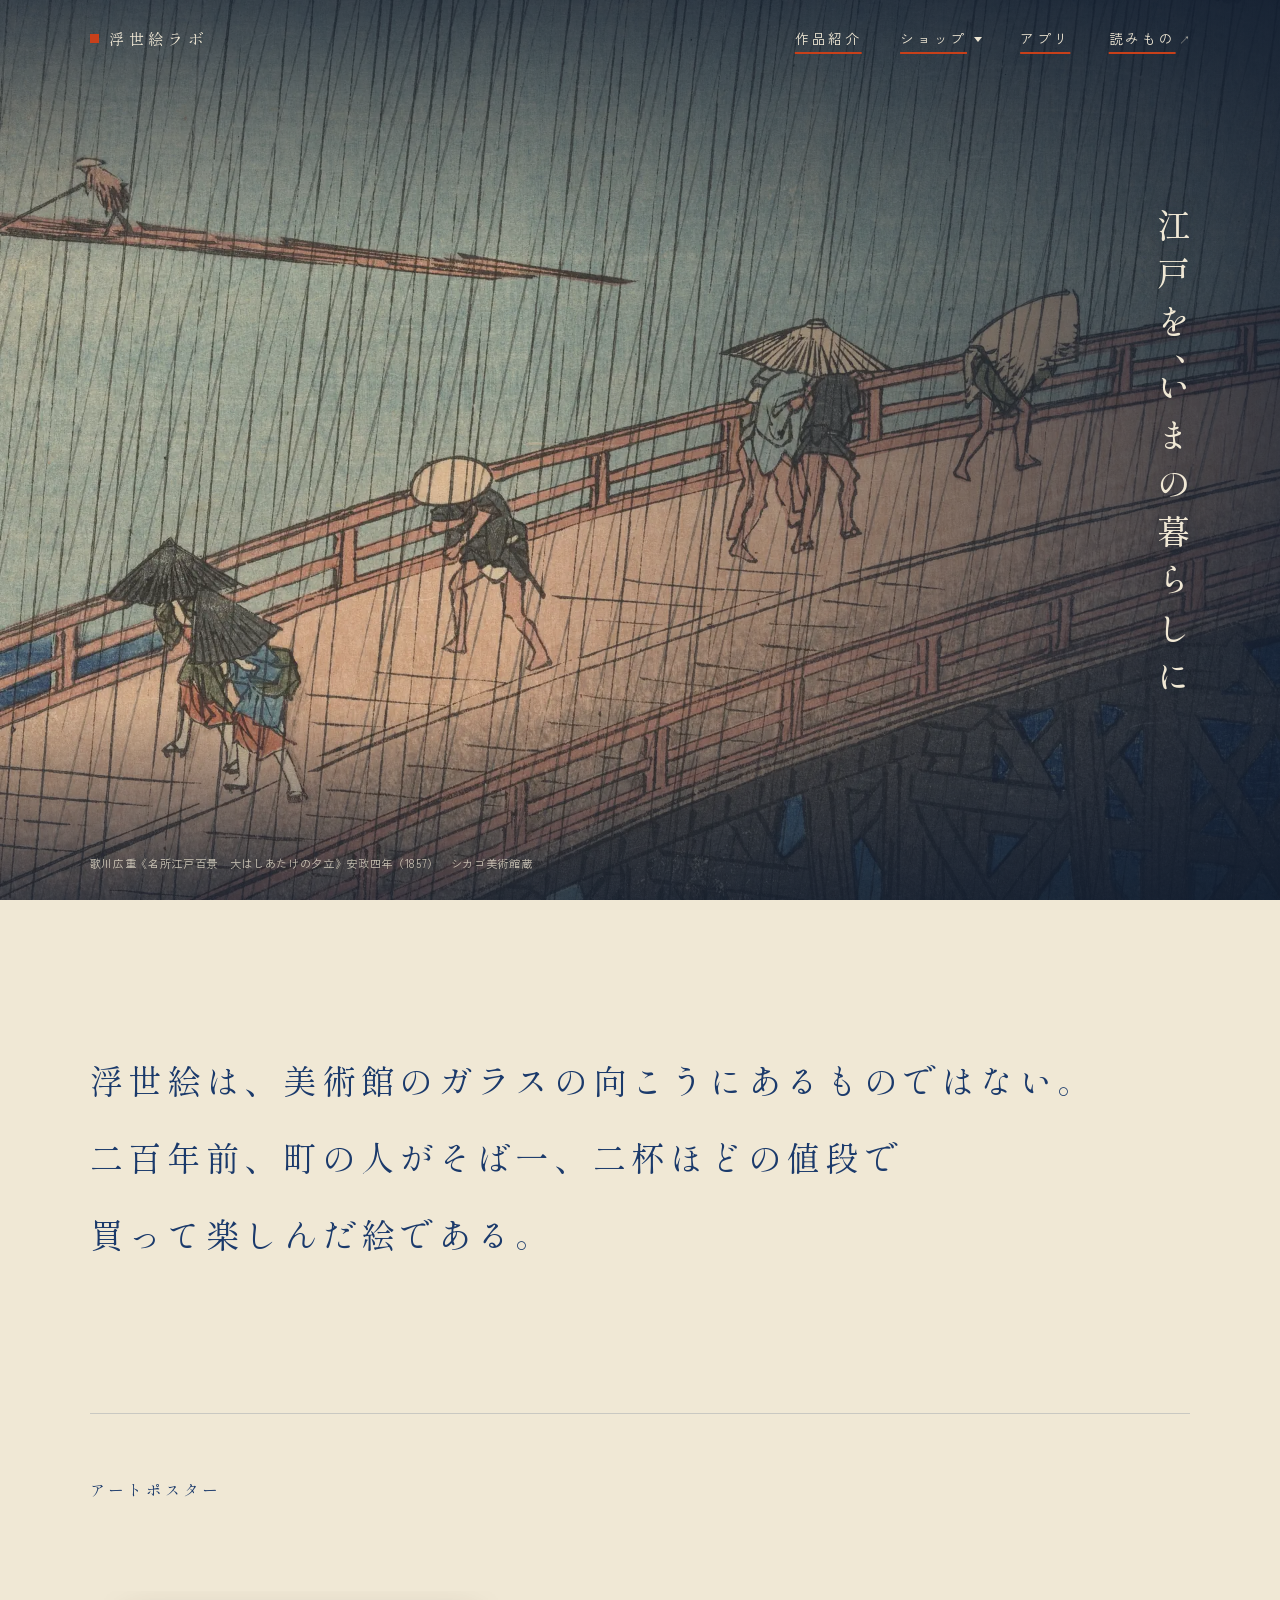
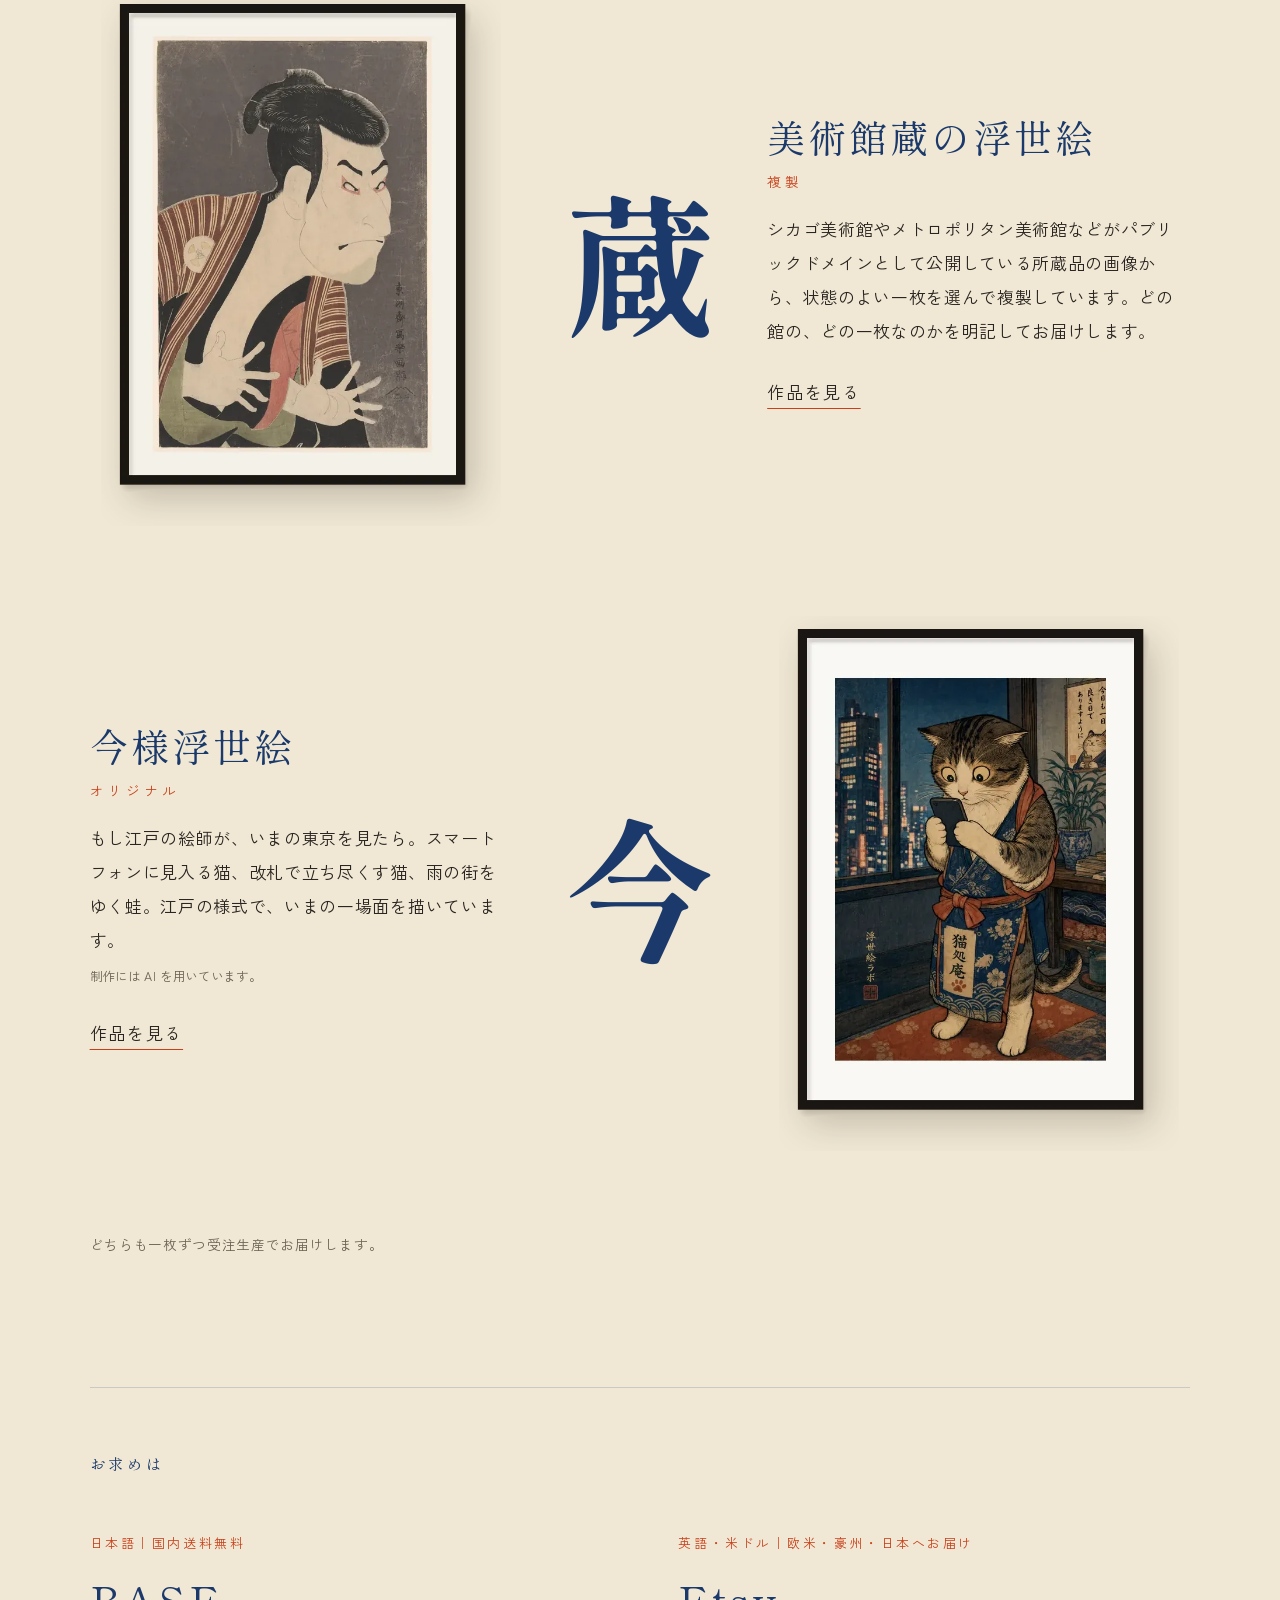
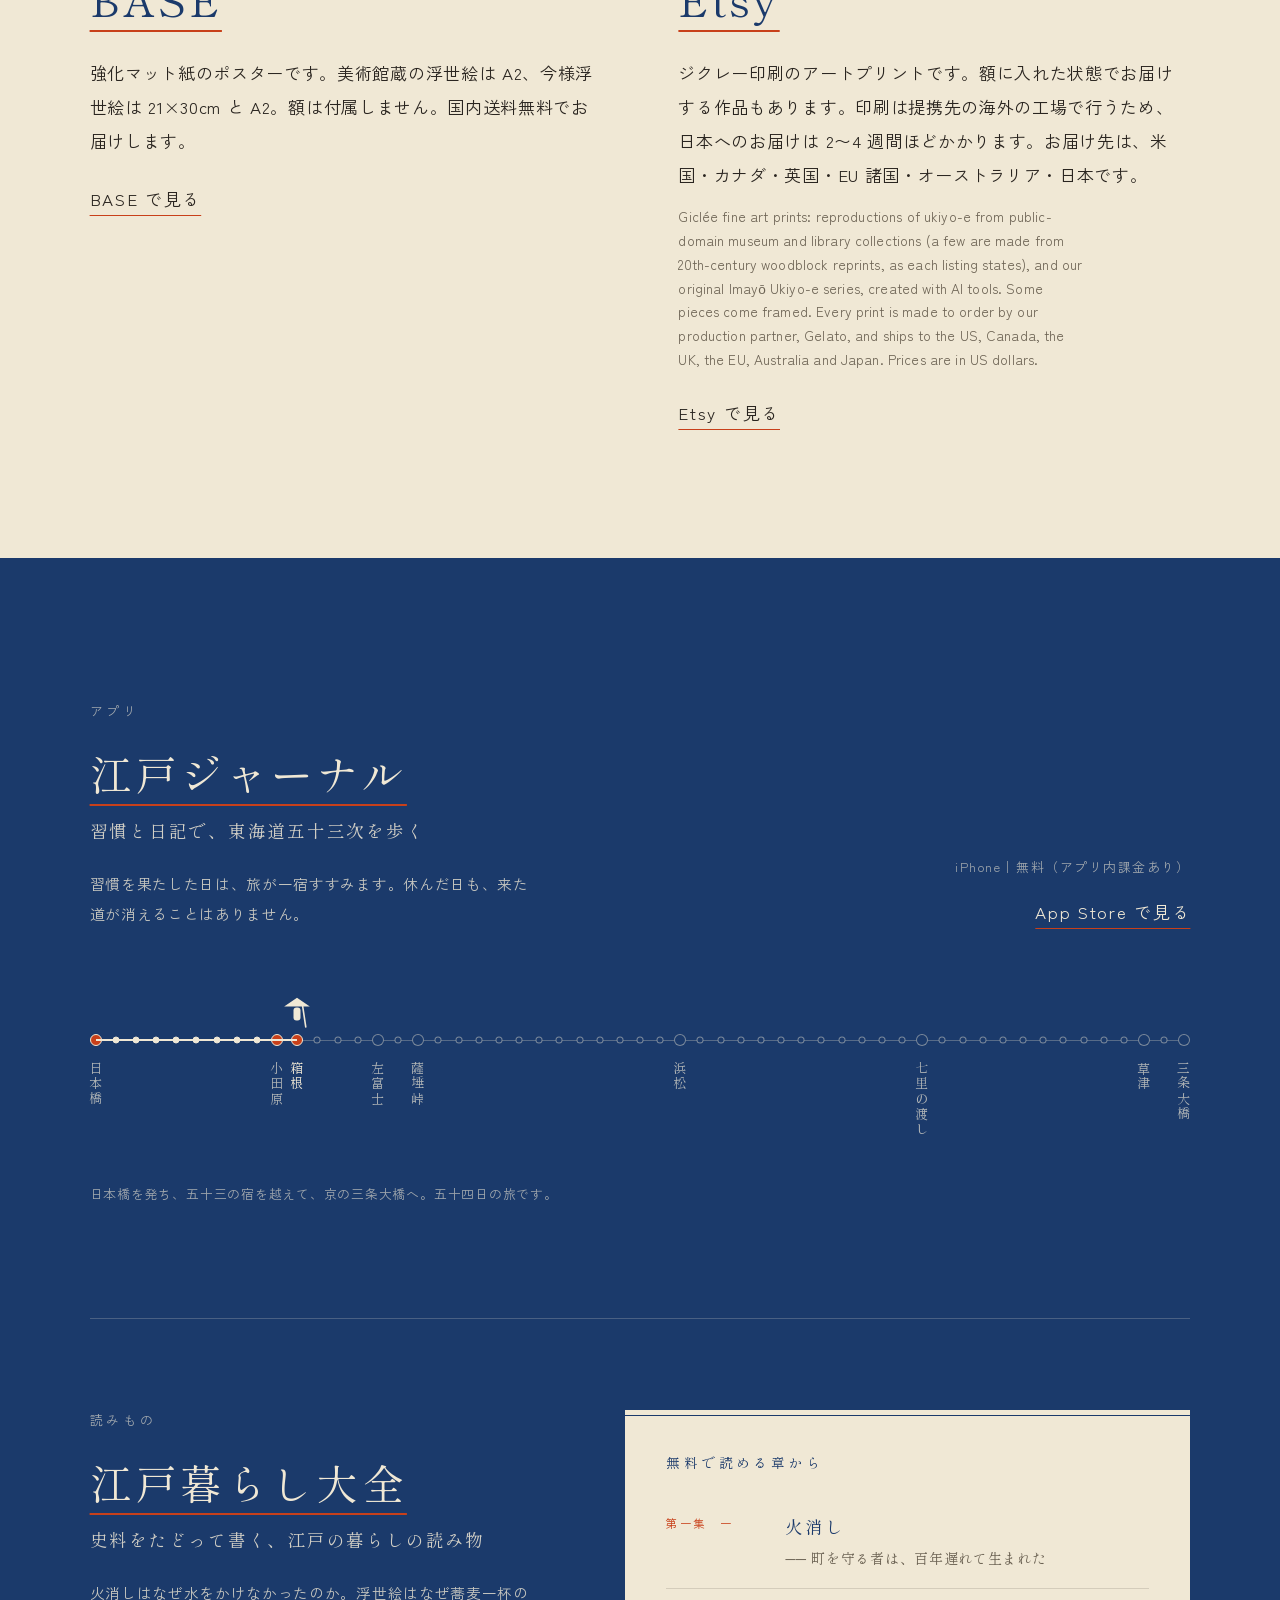
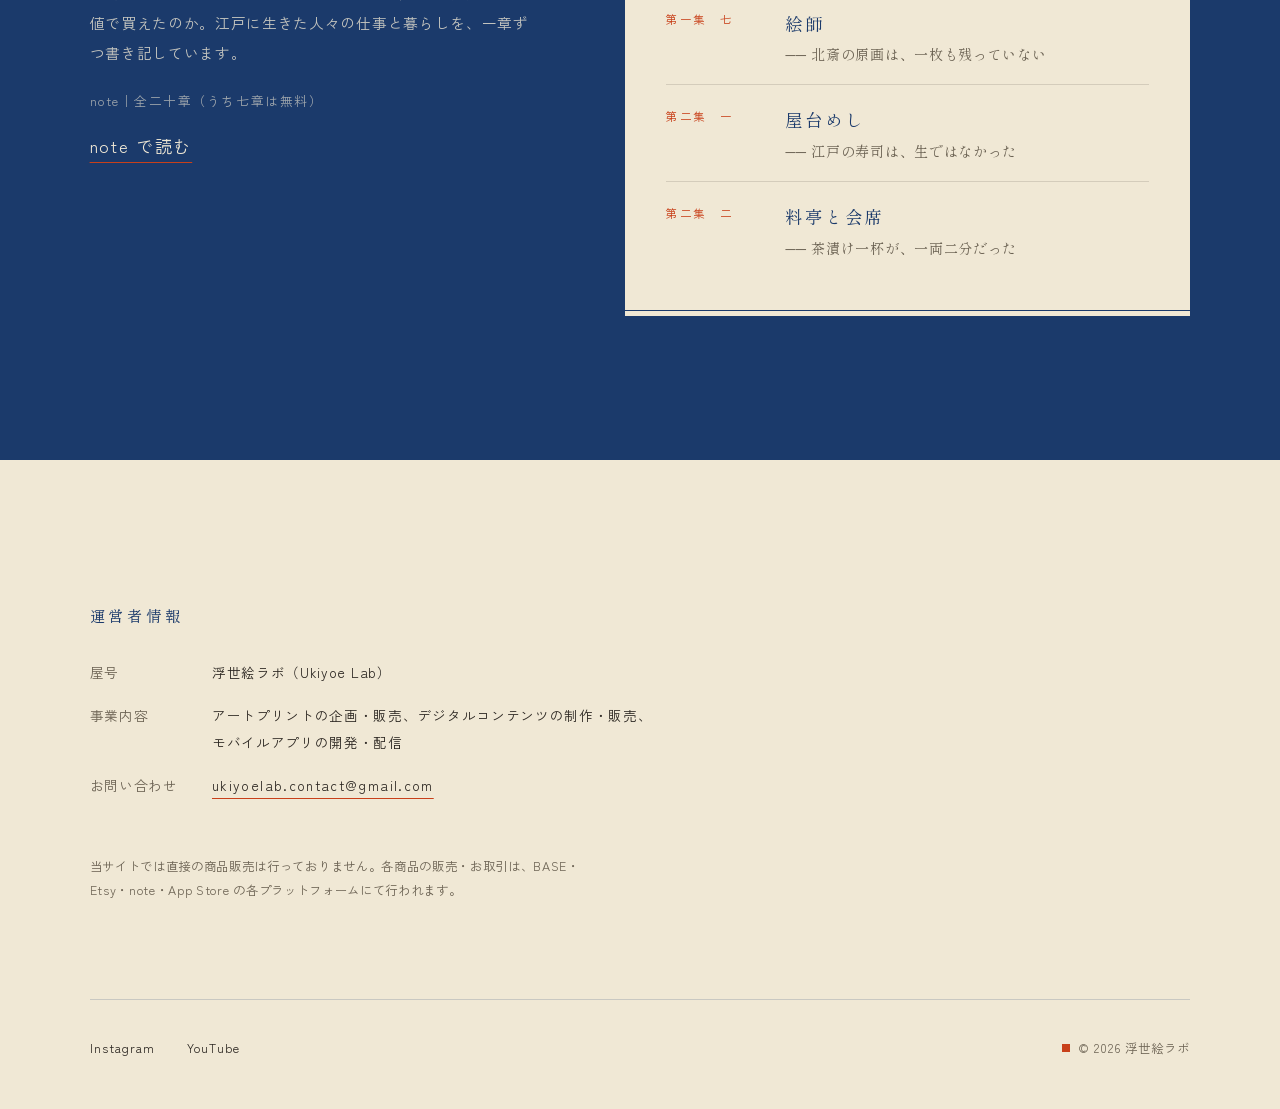
==== commit b5cca9c9: "トップの「解説を読む」と「作品紹介をすべて見る」を削除 Co-Authored-By: Claude Opus 5.5 <noreply@anthropic.com> Claude-Session:" ====
--- a/index.html
+++ b/index.html
@@ -61,7 +61,7 @@
   }
   </script>
 
-  <link rel="stylesheet" href="style.css?v=20261009j">
+  <link rel="stylesheet" href="style.css?v=20261009k">
   <script src="script.js?v=20261009j" defer></script>
 </head>
 <body>
@@ -123,17 +123,6 @@
         <p class="series__kind">複製</p>
         <p>シカゴ美術館やメトロポリタン美術館などがパブリックドメインとして公開している所蔵品の画像から、状態のよい一枚を選んで複製しています。どの館の、どの一枚なのかを明記してお届けします。</p>
         <a class="link" href="https://ukiyoelab.base.shop/categories/7679673" target="_blank" rel="noopener">作品を見る</a>
-        <nav class="readlist series__read" aria-label="作品の解説">
-          <p class="readlist__head">解説を読む</p>
-          <ul>
-            <li><a class="link" href="/works/kanagawa-oki-nami-ura/"><ruby>神奈川沖浪裏<rt>かながわおきなみうら</rt></ruby></a></li>
-            <li><a class="link" href="/works/gaifu-kaisei/"><ruby>凱風快晴<rt>がいふうかいせい</rt></ruby></a></li>
-            <li><a class="link" href="/works/ohashi-atake-no-yudachi/"><ruby>大<rt>おお</rt></ruby>はしあたけの<ruby>夕立<rt>ゆうだち</rt></ruby></a></li>
-            <li><a class="link" href="/works/kameido-umeyashiki/"><ruby>亀戸<rt>かめいど</rt></ruby><ruby>梅屋舗<rt>うめやしき</rt></ruby></a></li>
-            <li><a class="link" href="/works/otani-oniji-edobei/">三代目<ruby>大谷鬼次<rt>おおたにおにじ</rt></ruby>の<ruby>江戸兵衛<rt>えどべえ</rt></ruby></a></li>
-          </ul>
-          <p class="series__all"><a class="link" href="/works/">作品紹介をすべて見る</a></p>
-        </nav>
       </div>
     </article>
 
--- a/style.css
+++ b/style.css
@@ -738,16 +738,8 @@
 /* 作品の解説への道しるべ（トップと記事の終わり） */
 .readlist ul { display: flex; flex-wrap: wrap; gap: 0.1em 1.5em; margin-top: 0.3em; line-height: 2.4; }
 .readlist rt { font-size: 0.6em; letter-spacing: 0.05em; color: var(--usuzumi); }
-.series__body .readlist .link { display: inline; margin-top: 0; }
 .article__more { margin-top: clamp(3rem, 8vw, 5rem) !important; font-size: 0.95rem; }
 .article__more + .article__back { margin-top: 1.6em !important; }
-
-/* トップの「解説を読む」 */
-.series__read { margin-top: 1.4em; font-size: 0.9rem; }
-
-/* トップの「作品紹介をすべて見る」 */
-.series__all { margin-top: 0.6em; font-size: 0.85rem; }
-.series__body .series__all .link { margin-top: 0; }
 
 /* ===== 作品紹介（/works/） ===== */
 .gallery__head { padding: clamp(2rem, 6vw, 4rem) 0 0; }
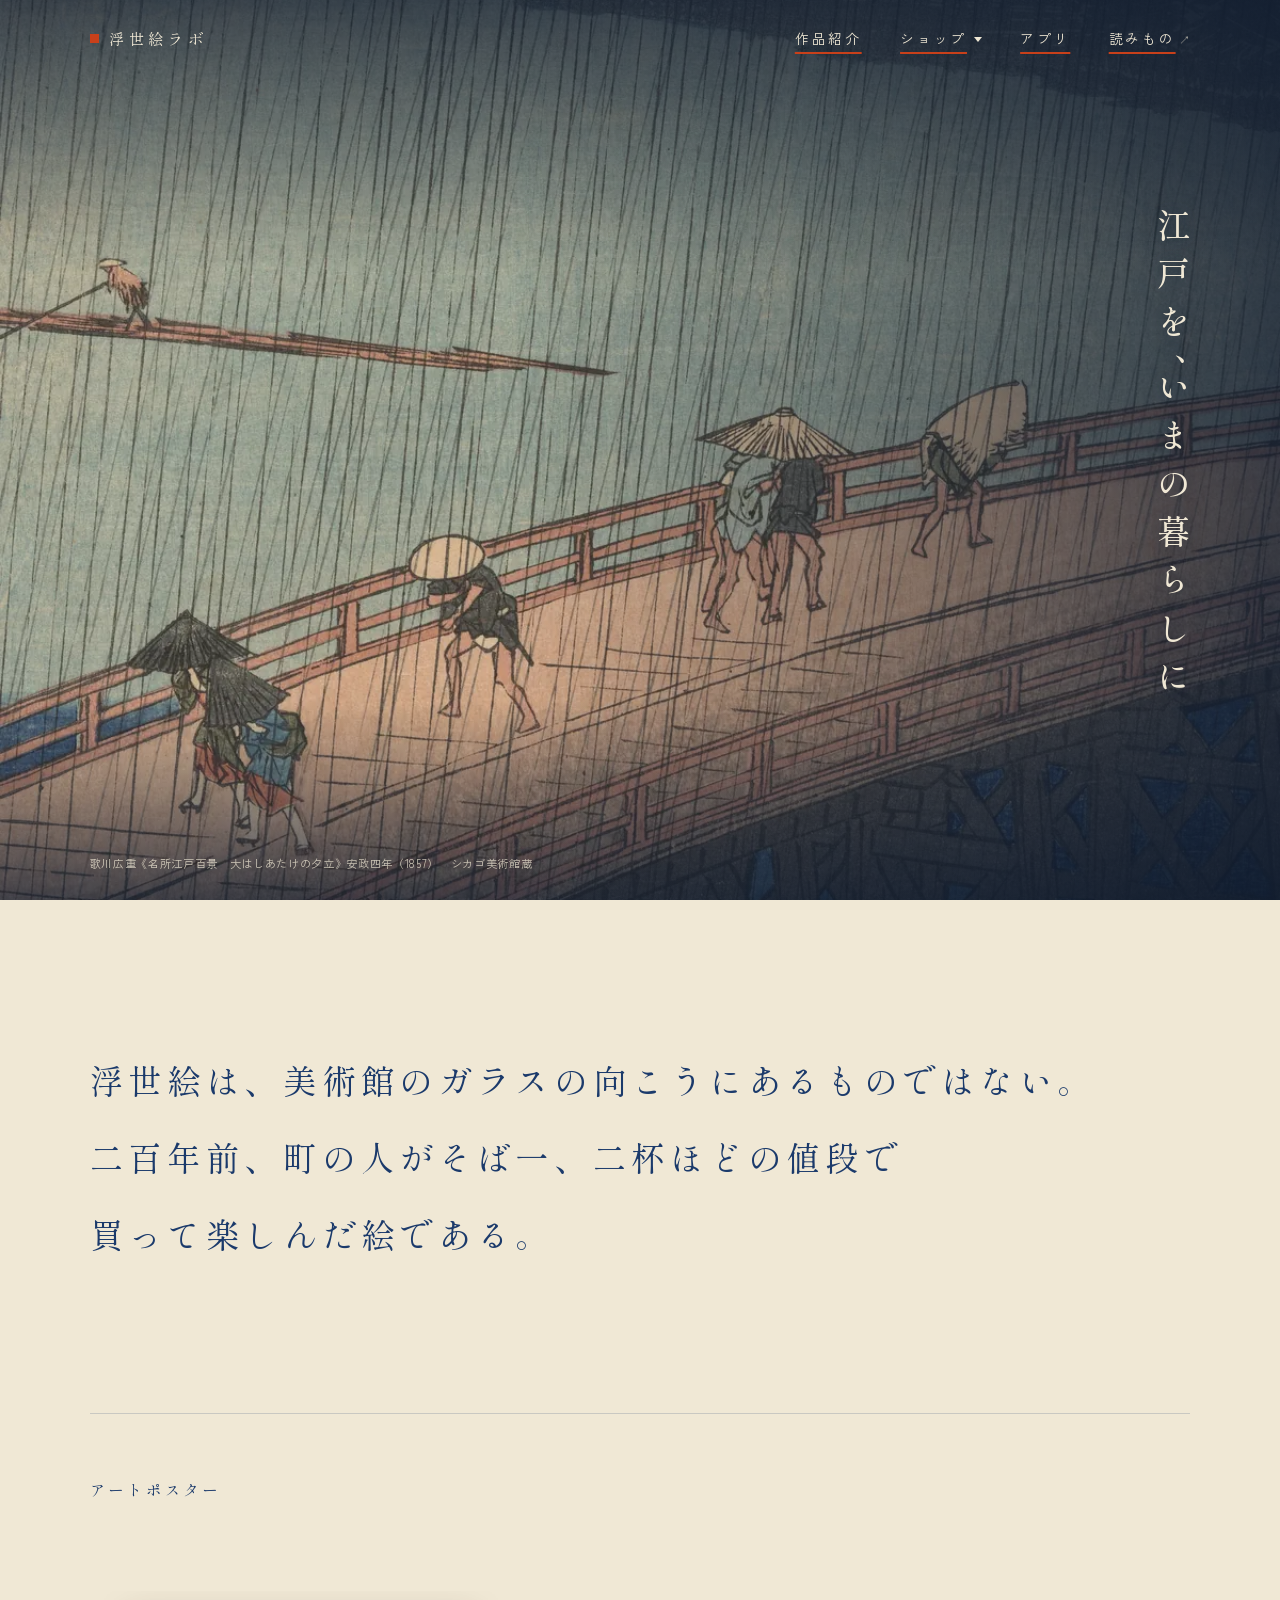
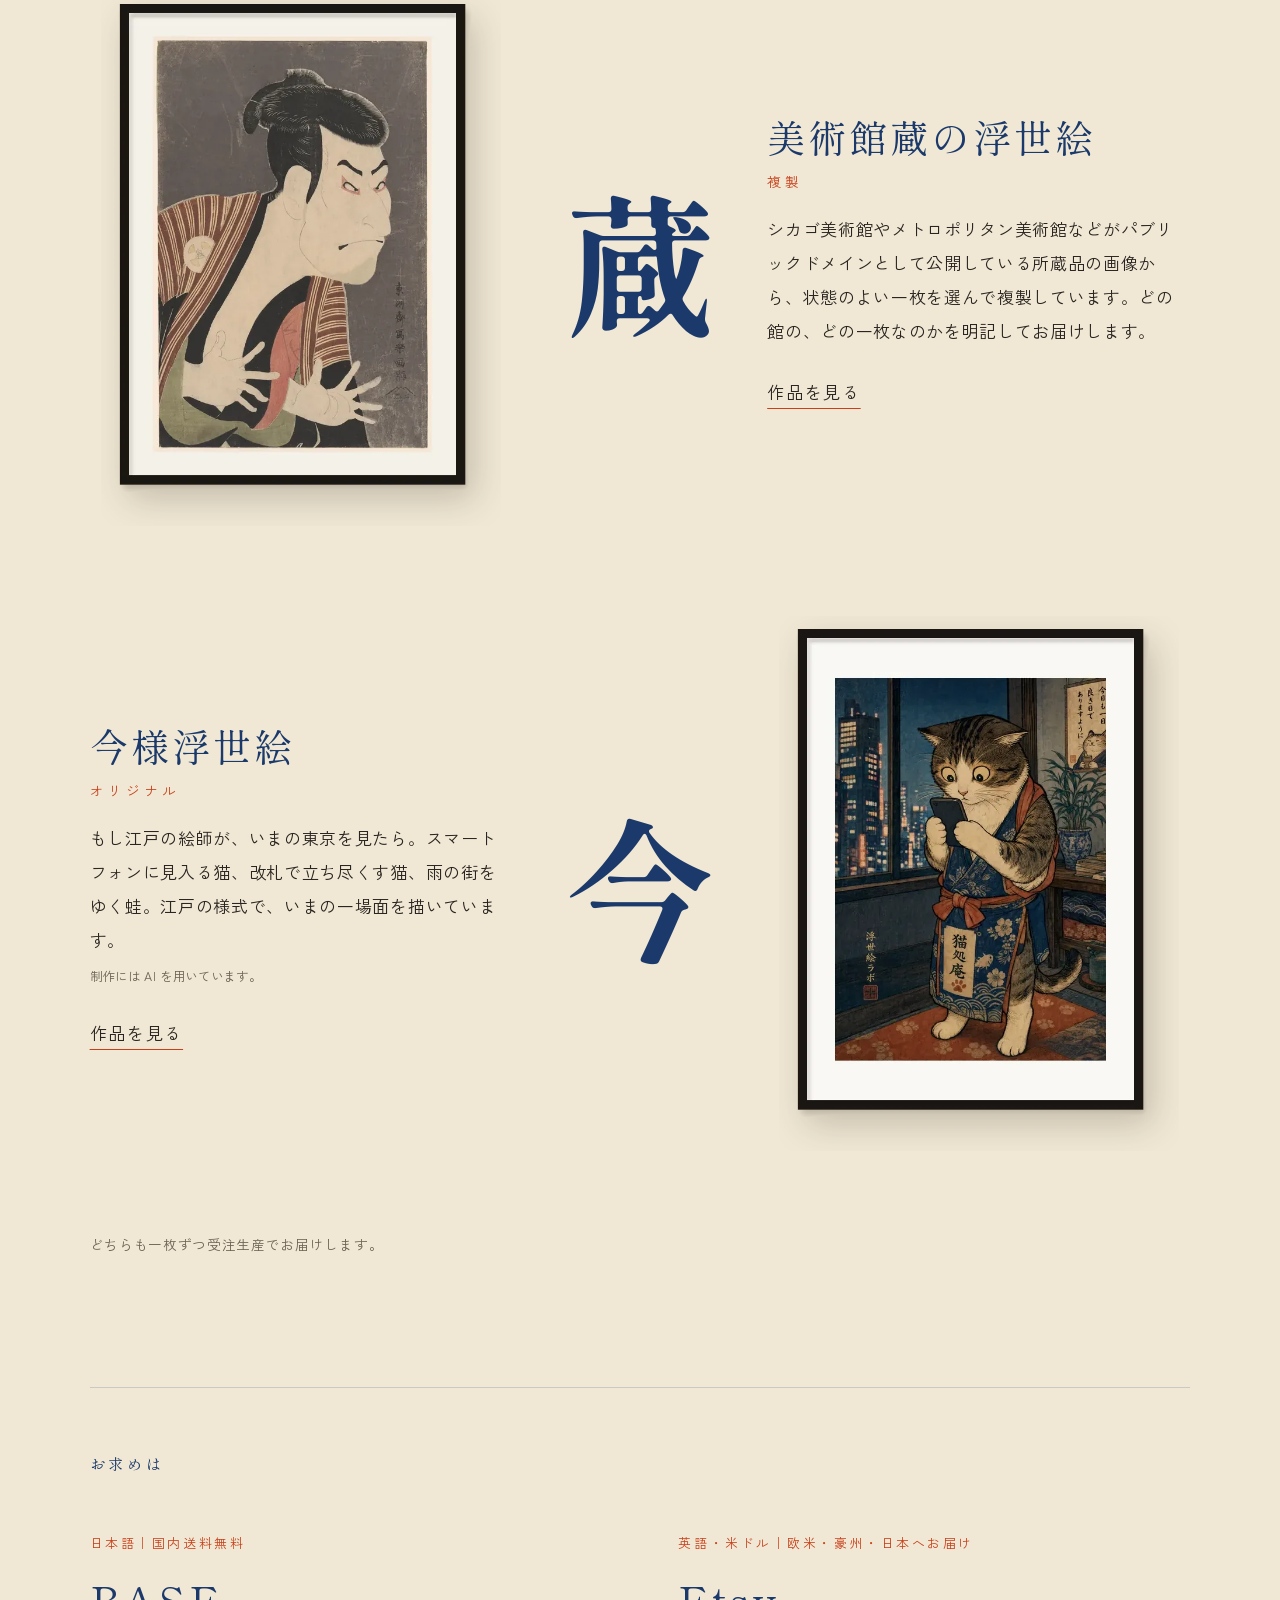
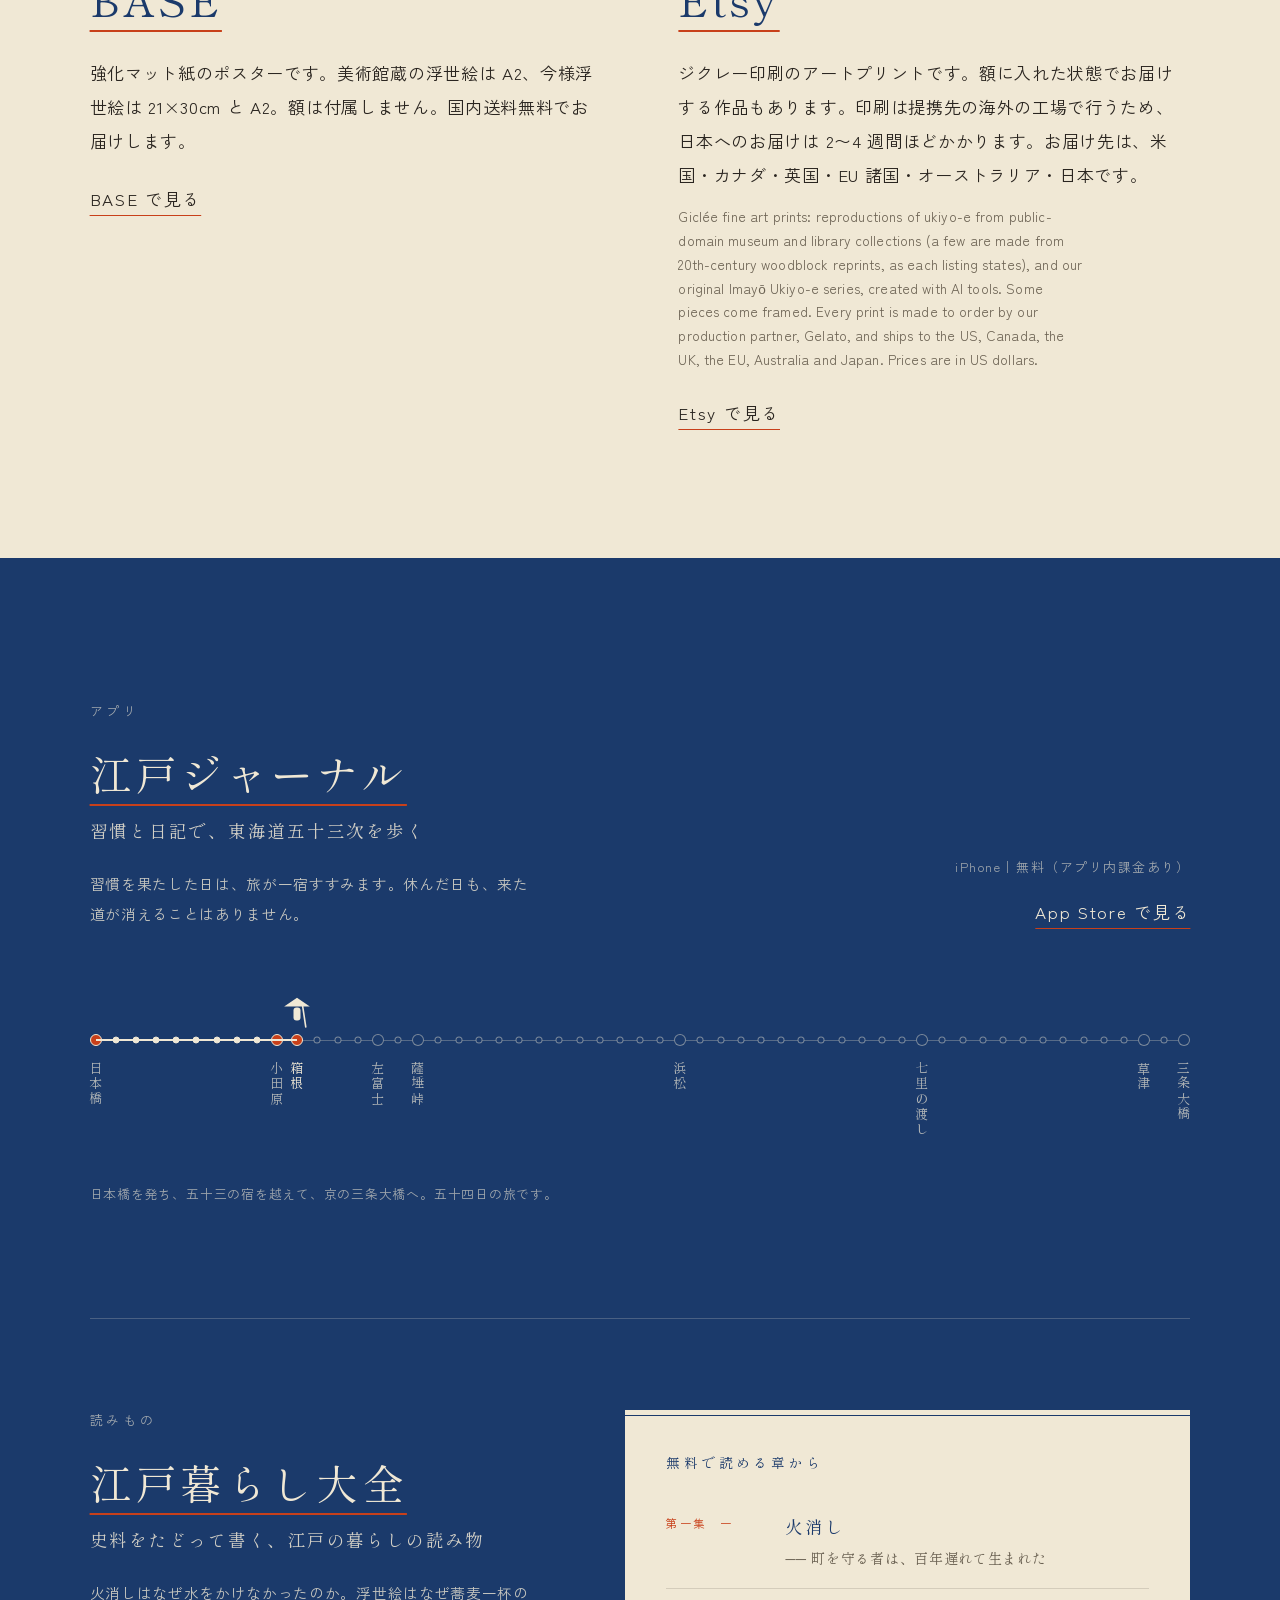
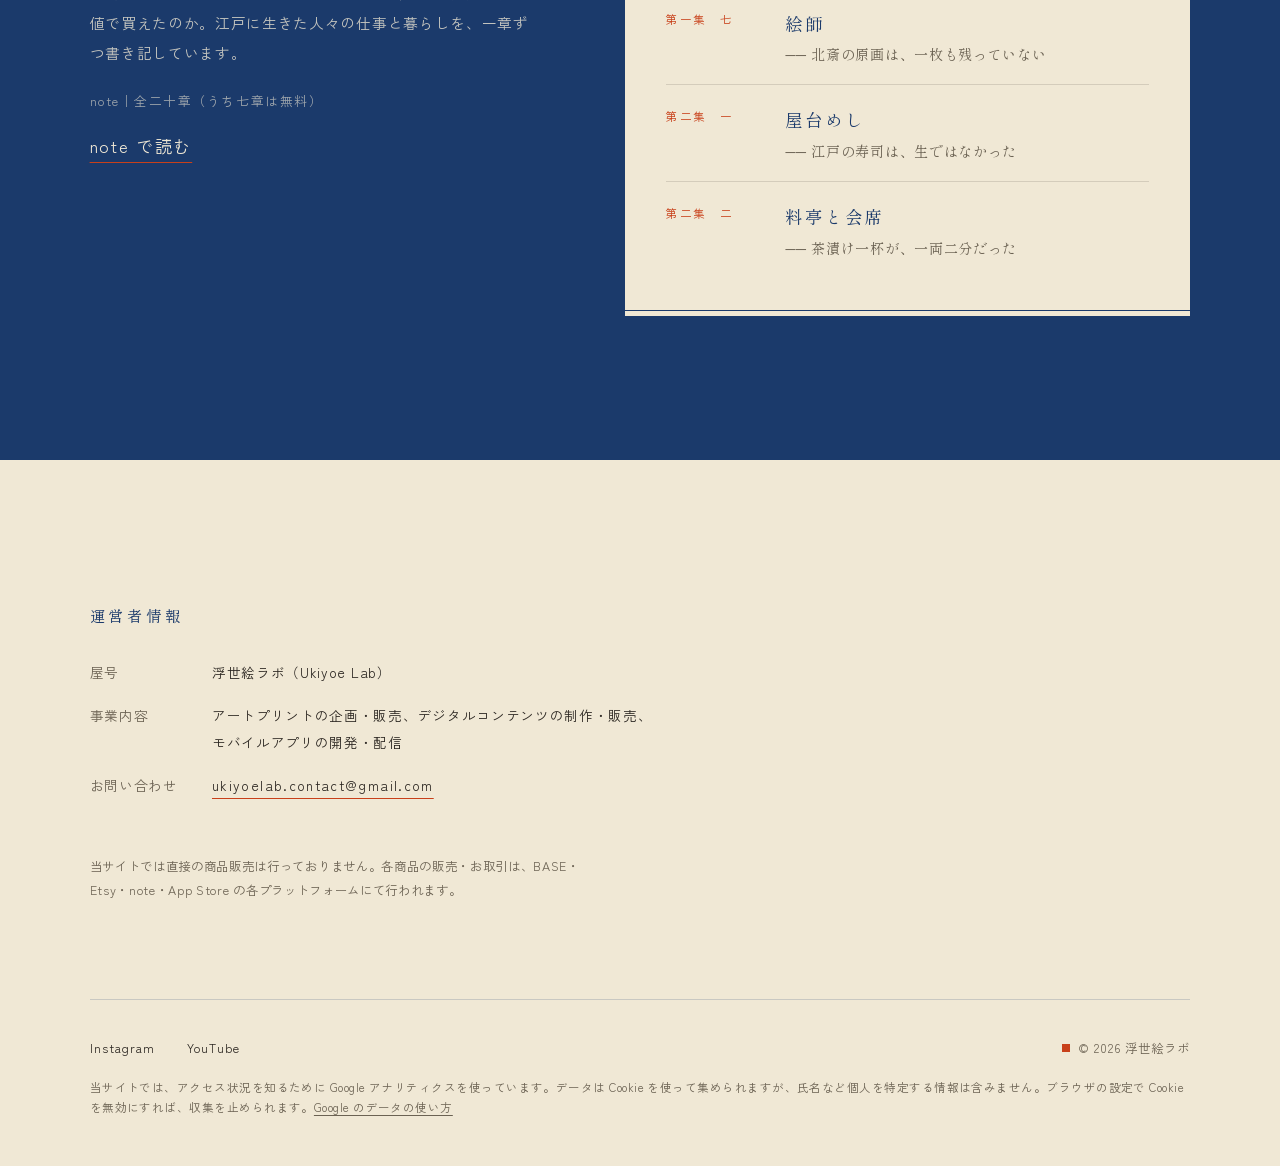
==== commit f004230b: "Google アナリティクスの計測タグと利用の告知を全ページに追加 Co-Authored-By: Claude Opus 5.5 <noreply@anthropic.com> Claude-Ses" ====
--- a/index.html
+++ b/index.html
@@ -2,6 +2,14 @@
 <html lang="ja">
 <head>
   <meta charset="utf-8">
+  <!-- Google アナリティクス -->
+  <script async src="https://www.googletagmanager.com/gtag/js?id=G-DBP1GGHJ2B"></script>
+  <script>
+    window.dataLayer = window.dataLayer || [];
+    function gtag(){dataLayer.push(arguments);}
+    gtag('js', new Date());
+    gtag('config', 'G-DBP1GGHJ2B');
+  </script>
   <meta name="viewport" content="width=device-width, initial-scale=1">
   <meta name="robots" content="max-image-preview:large">
   <title>浮世絵ラボ｜美術館蔵の浮世絵とオリジナルのアートポスター</title>
@@ -306,6 +314,7 @@
     <li><a href="https://www.instagram.com/ukiyoe_lab/" target="_blank" rel="noopener">Instagram</a></li>
     <li><a href="https://www.youtube.com/@ukiyoe_lab" target="_blank" rel="noopener">YouTube</a></li>
   </ul>
+  <p class="footer__note">当サイトでは、アクセス状況を知るために Google アナリティクスを使っています。データは Cookie を使って集められますが、氏名など個人を特定する情報は含みません。ブラウザの設定で Cookie を無効にすれば、収集を止められます。<a href="https://policies.google.com/technologies/partner-sites?hl=ja" target="_blank" rel="noopener">Google のデータの使い方</a></p>
   <p class="footer__copy"><span class="rakkan" aria-hidden="true"></span>© 2026 浮世絵ラボ</p>
 </footer>
 
--- a/style.css
+++ b/style.css
@@ -635,6 +635,8 @@
 .footer__sns a { text-decoration: none; }
 .footer__sns a:hover { text-decoration: underline; text-decoration-color: var(--shu); text-underline-offset: 0.5em; }
 .footer__copy { display: flex; align-items: center; gap: 0.7em; color: var(--usuzumi); }
+.footer__note { order: 3; flex-basis: 100%; margin: 0; color: var(--usuzumi); font-size: 0.72rem; letter-spacing: 0.04em; line-height: 1.8; }
+.footer__note a { color: inherit; text-underline-offset: 0.3em; }
 
 /* ===== 下層ページ（作品を読む・作品紹介・404） ===== */
 .article { margin: 0 var(--gutter); padding: clamp(1.25rem, 3vw, 2rem) 0 clamp(4rem, 10vw, 8rem); }
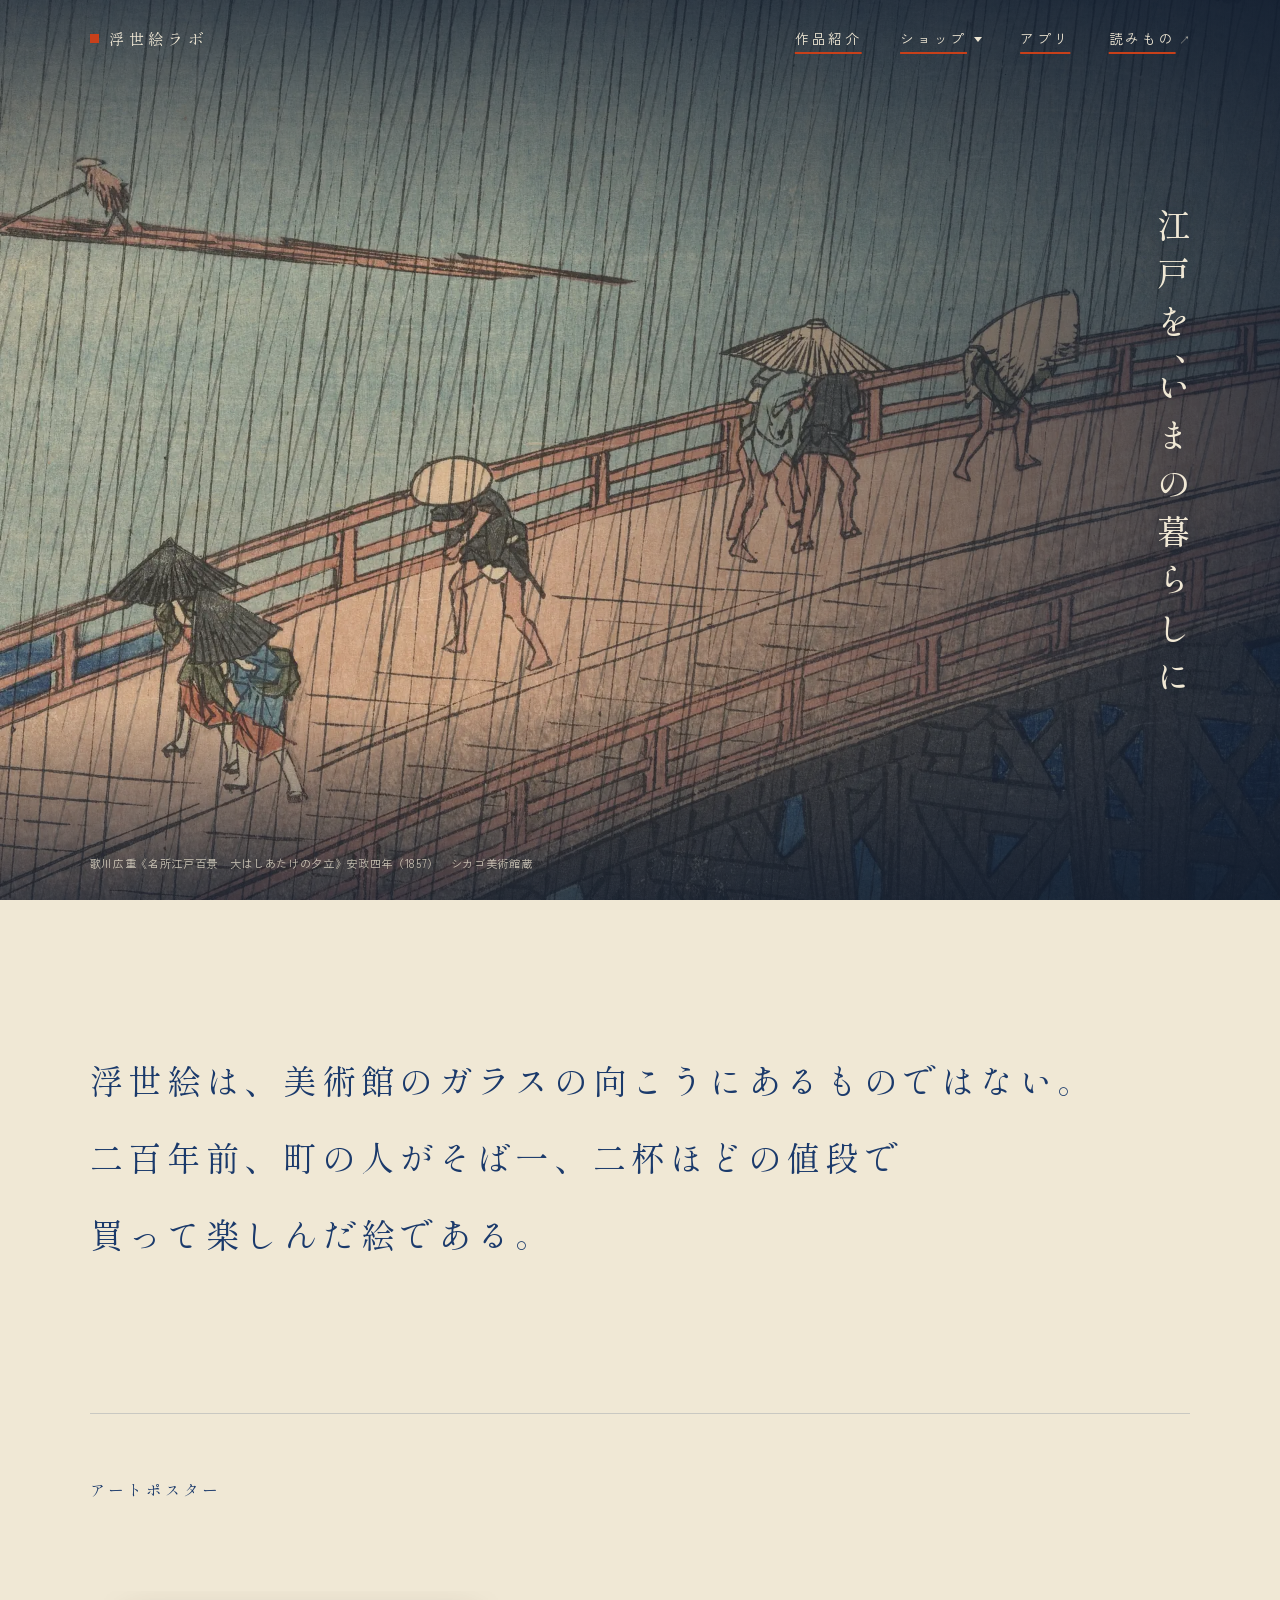
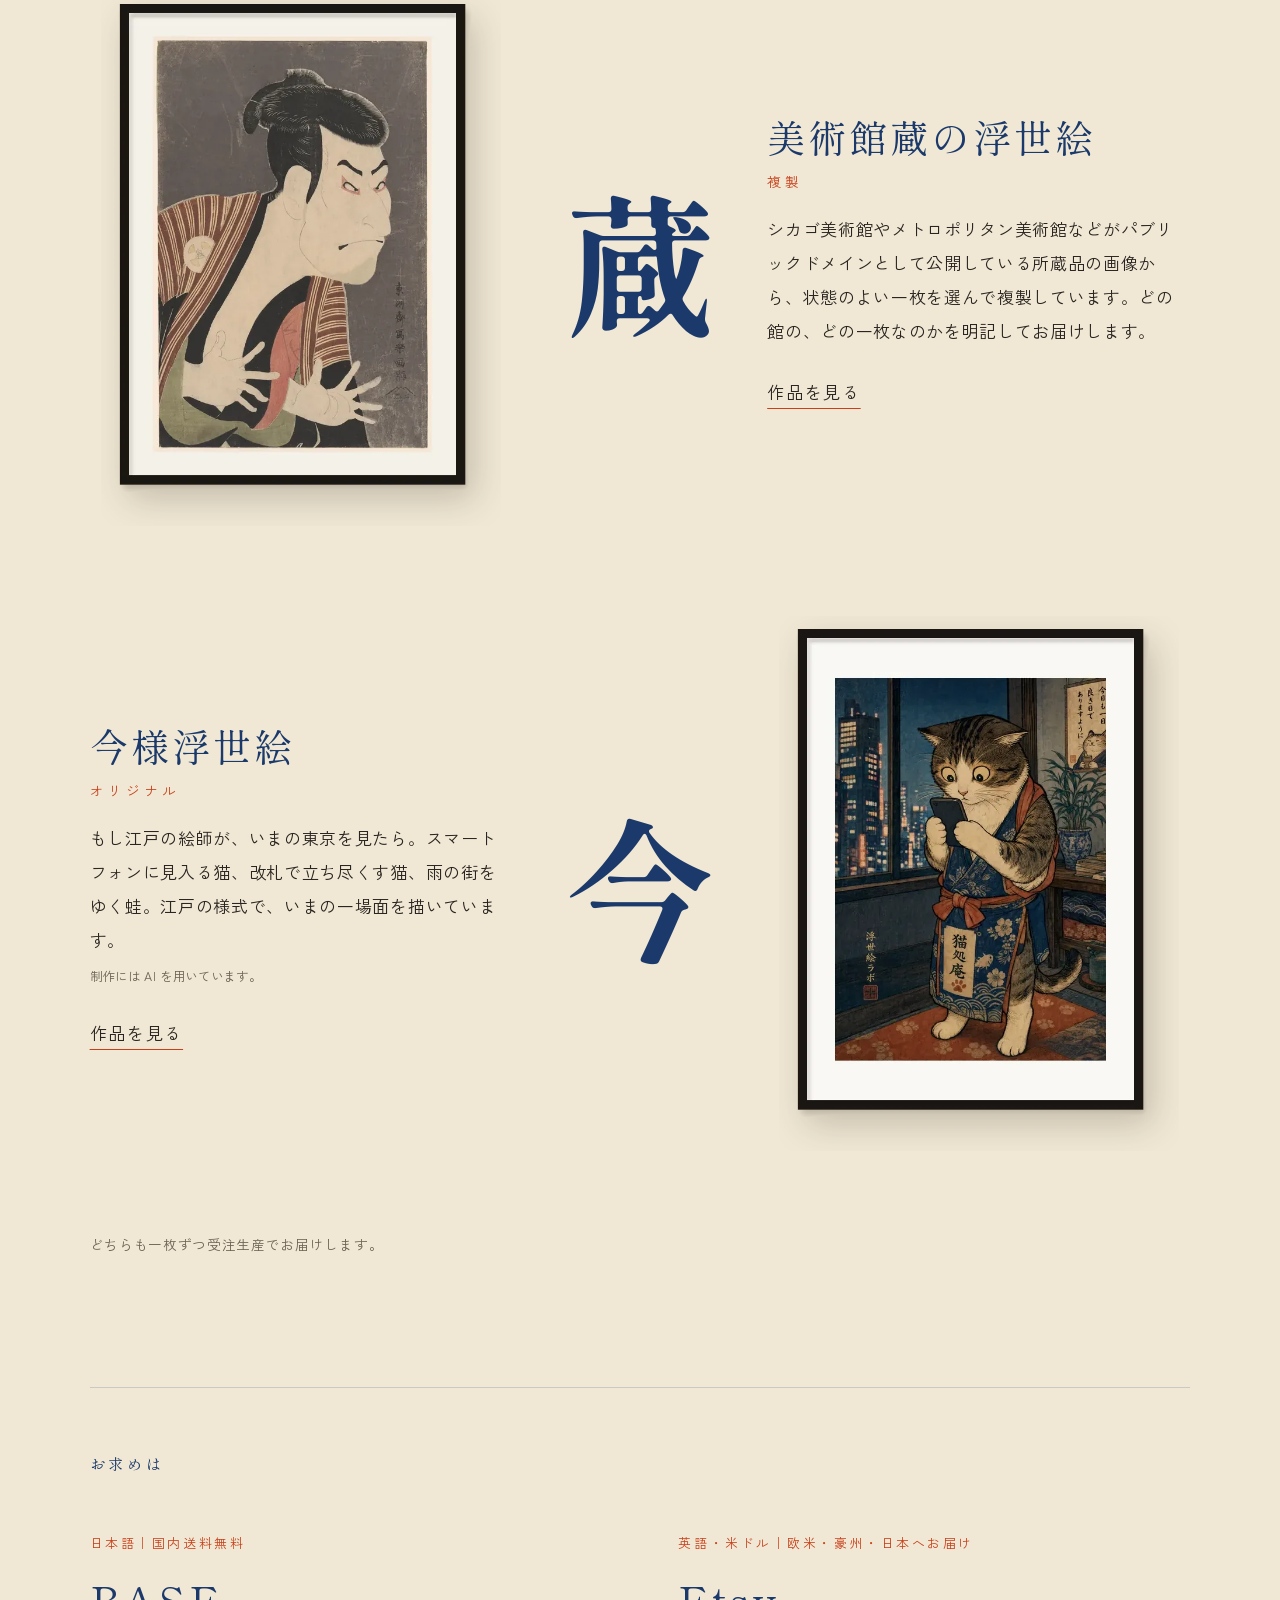
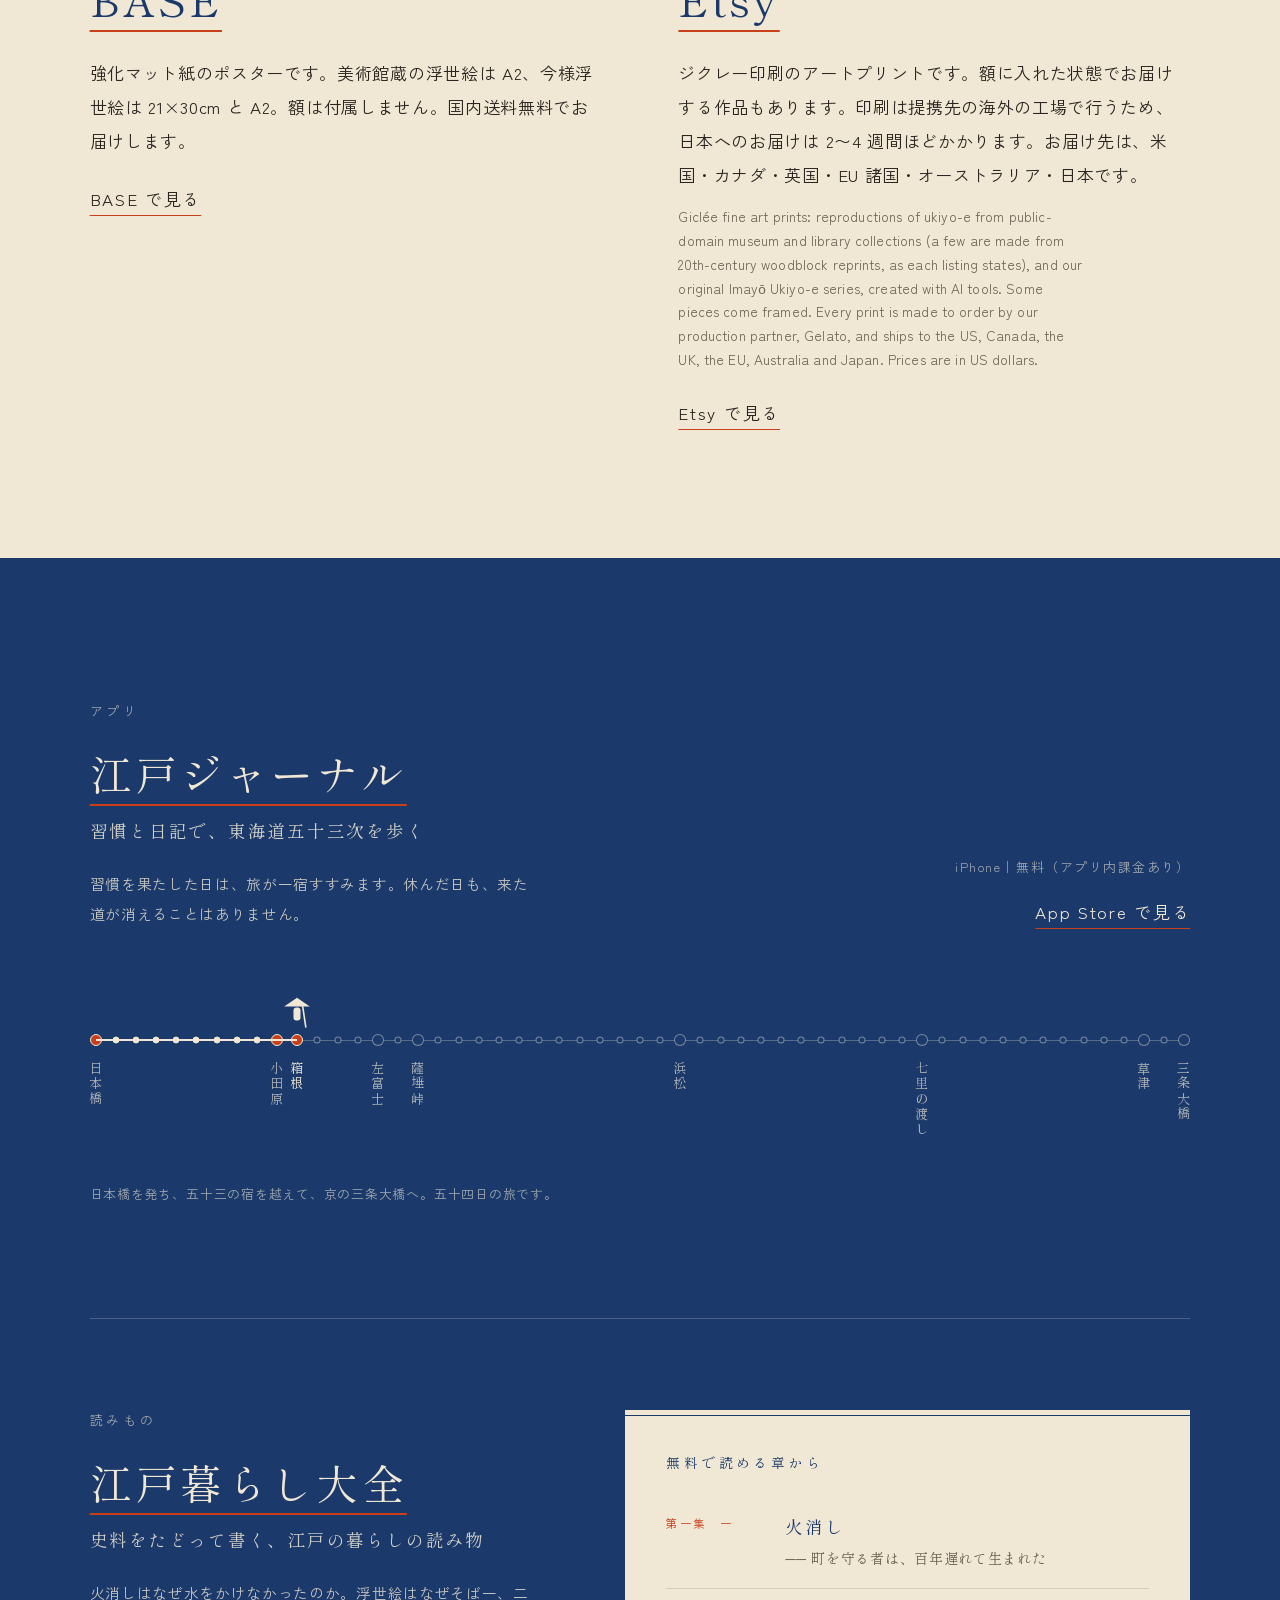
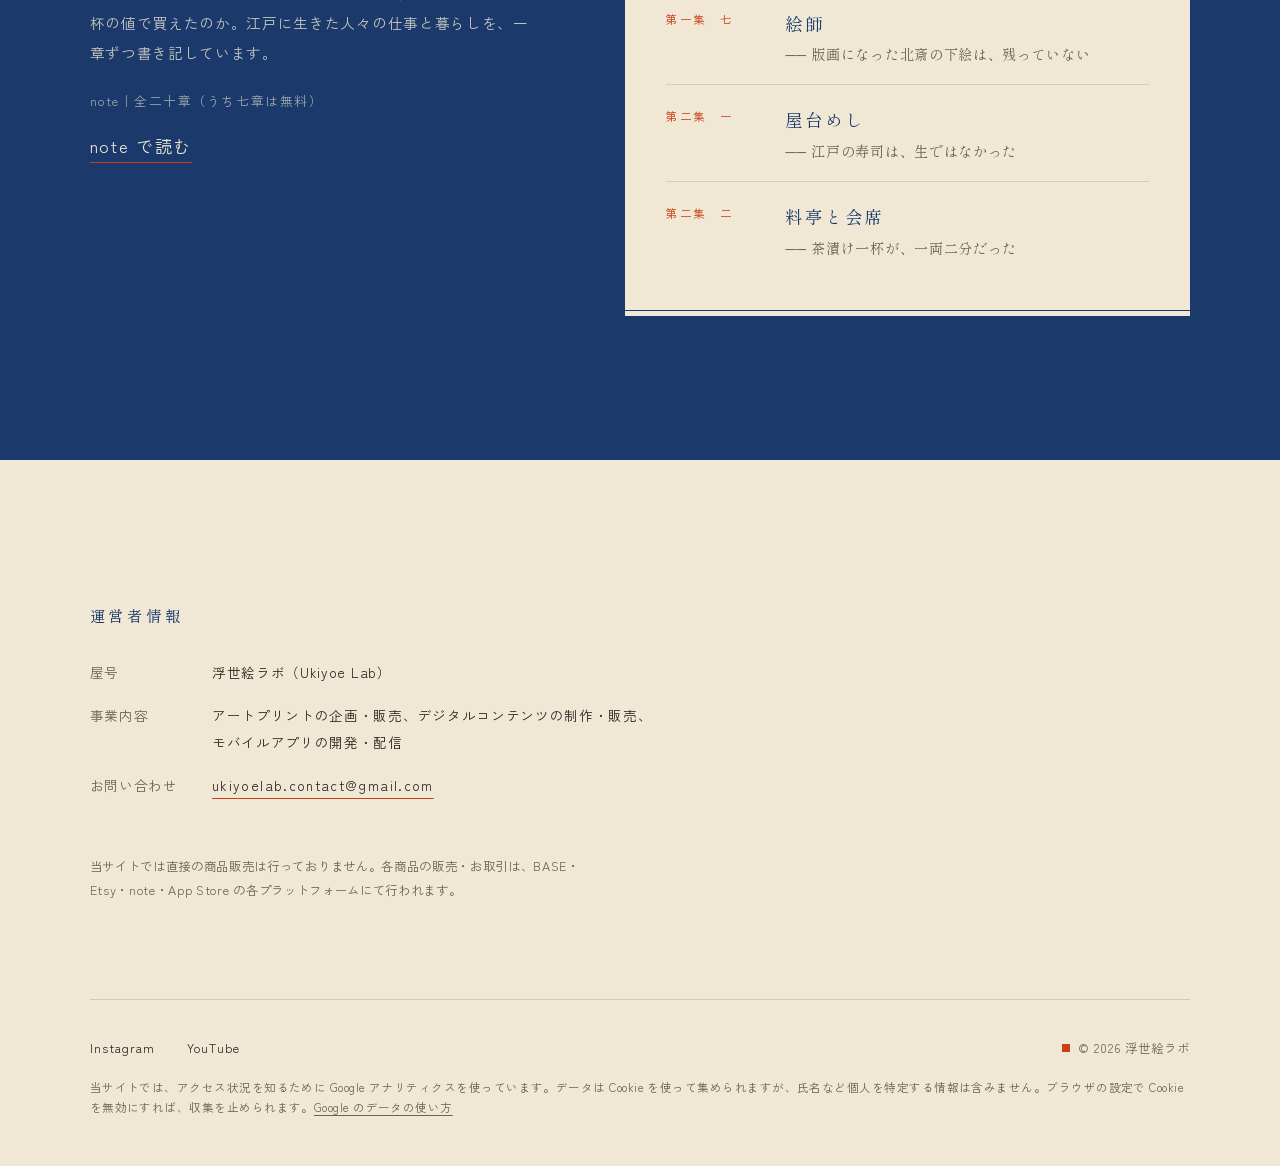
==== commit 217f2be3: "点検の指摘を修正：絵師の章題、そばの値段の表記、臥龍梅の読み、スタイルの版数 Co-Authored-By: Claude Opus 5.5 <noreply@anthropic.com> Claud" ====
--- a/index.html
+++ b/index.html
@@ -69,7 +69,7 @@
   }
   </script>
 
-  <link rel="stylesheet" href="style.css?v=20261009k">
+  <link rel="stylesheet" href="style.css?v=20261010a">
   <script src="script.js?v=20261009j" defer></script>
 </head>
 <body>
@@ -275,7 +275,7 @@
         <p class="works__label">読みもの</p>
         <h3 id="taizen-title"><a class="name-link" href="https://note.com/ukiyoe_lab" target="_blank" rel="noopener">江戸暮らし大全</a></h3>
         <p class="works__sub">史料をたどって書く、江戸の暮らしの読み物</p>
-        <p class="works__body">火消しはなぜ水をかけなかったのか。浮世絵はなぜ蕎麦一杯の値で買えたのか。江戸に生きた人々の仕事と暮らしを、一章ずつ書き記しています。</p>
+        <p class="works__body">火消しはなぜ水をかけなかったのか。浮世絵はなぜそば一、二杯の値で買えたのか。江戸に生きた人々の仕事と暮らしを、一章ずつ書き記しています。</p>
         <p class="works__meta">note｜全二十章（うち七章は無料）</p>
         <a class="link" href="https://note.com/ukiyoe_lab" target="_blank" rel="noopener">note で読む</a>
       </div>
@@ -284,7 +284,7 @@
         <p class="contents__head">無料で読める章から</p>
         <ol>
           <li><a href="https://note.com/ukiyoe_lab/n/n39142494191a" target="_blank" rel="noopener"><span class="contents__no">第一集　一</span><span class="contents__name">火消し</span><span class="contents__hook">町を守る者は、百年遅れて生まれた</span></a></li>
-          <li><a href="https://note.com/ukiyoe_lab/n/n40e768215f99" target="_blank" rel="noopener"><span class="contents__no">第一集　七</span><span class="contents__name">絵師</span><span class="contents__hook">北斎の原画は、一枚も残っていない</span></a></li>
+          <li><a href="https://note.com/ukiyoe_lab/n/n40e768215f99" target="_blank" rel="noopener"><span class="contents__no">第一集　七</span><span class="contents__name">絵師</span><span class="contents__hook">版画になった北斎の下絵は、残っていない</span></a></li>
           <li><a href="https://note.com/ukiyoe_lab/n/n2810c9a24ece" target="_blank" rel="noopener"><span class="contents__no">第二集　一</span><span class="contents__name">屋台めし</span><span class="contents__hook">江戸の寿司は、生ではなかった</span></a></li>
           <li><a href="https://note.com/ukiyoe_lab/n/n6596518e823a" target="_blank" rel="noopener"><span class="contents__no">第二集　二</span><span class="contents__name">料亭と会席</span><span class="contents__hook">茶漬け一杯が、一両二分だった</span></a></li>
         </ol>
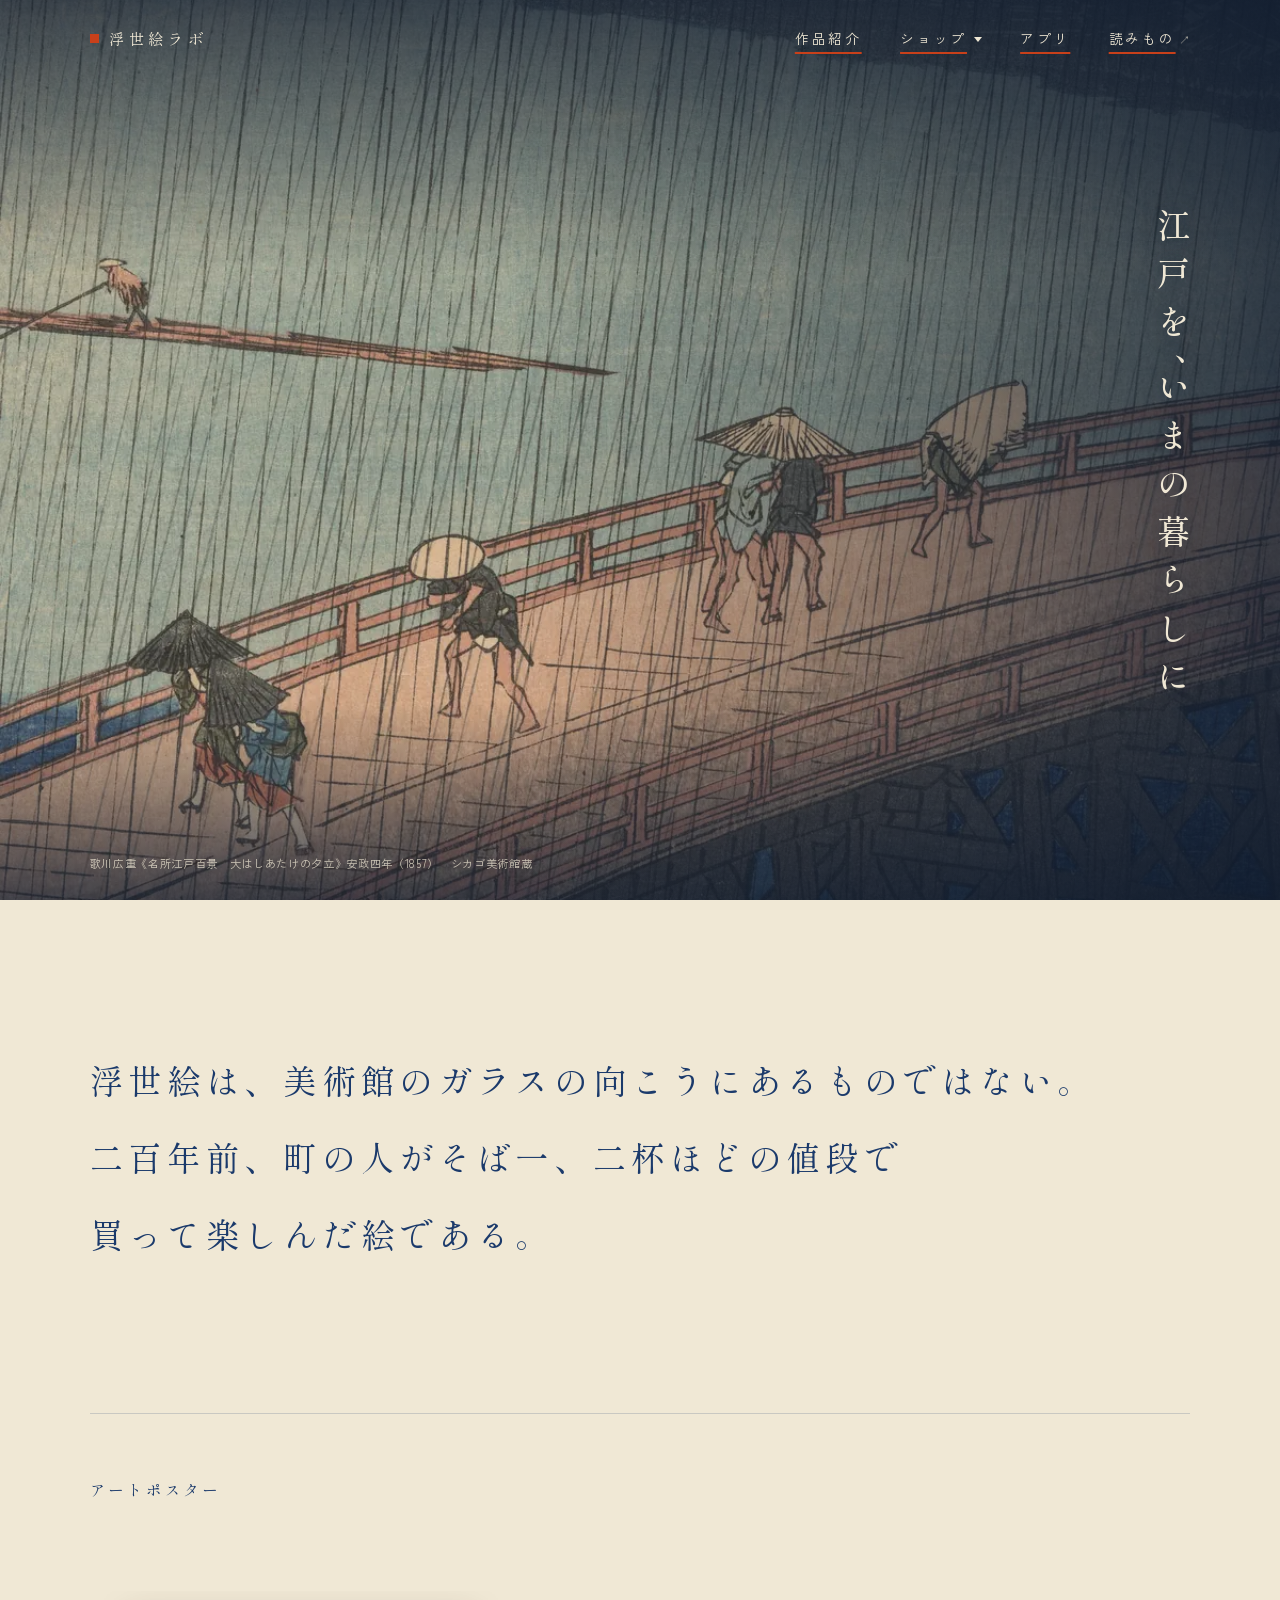
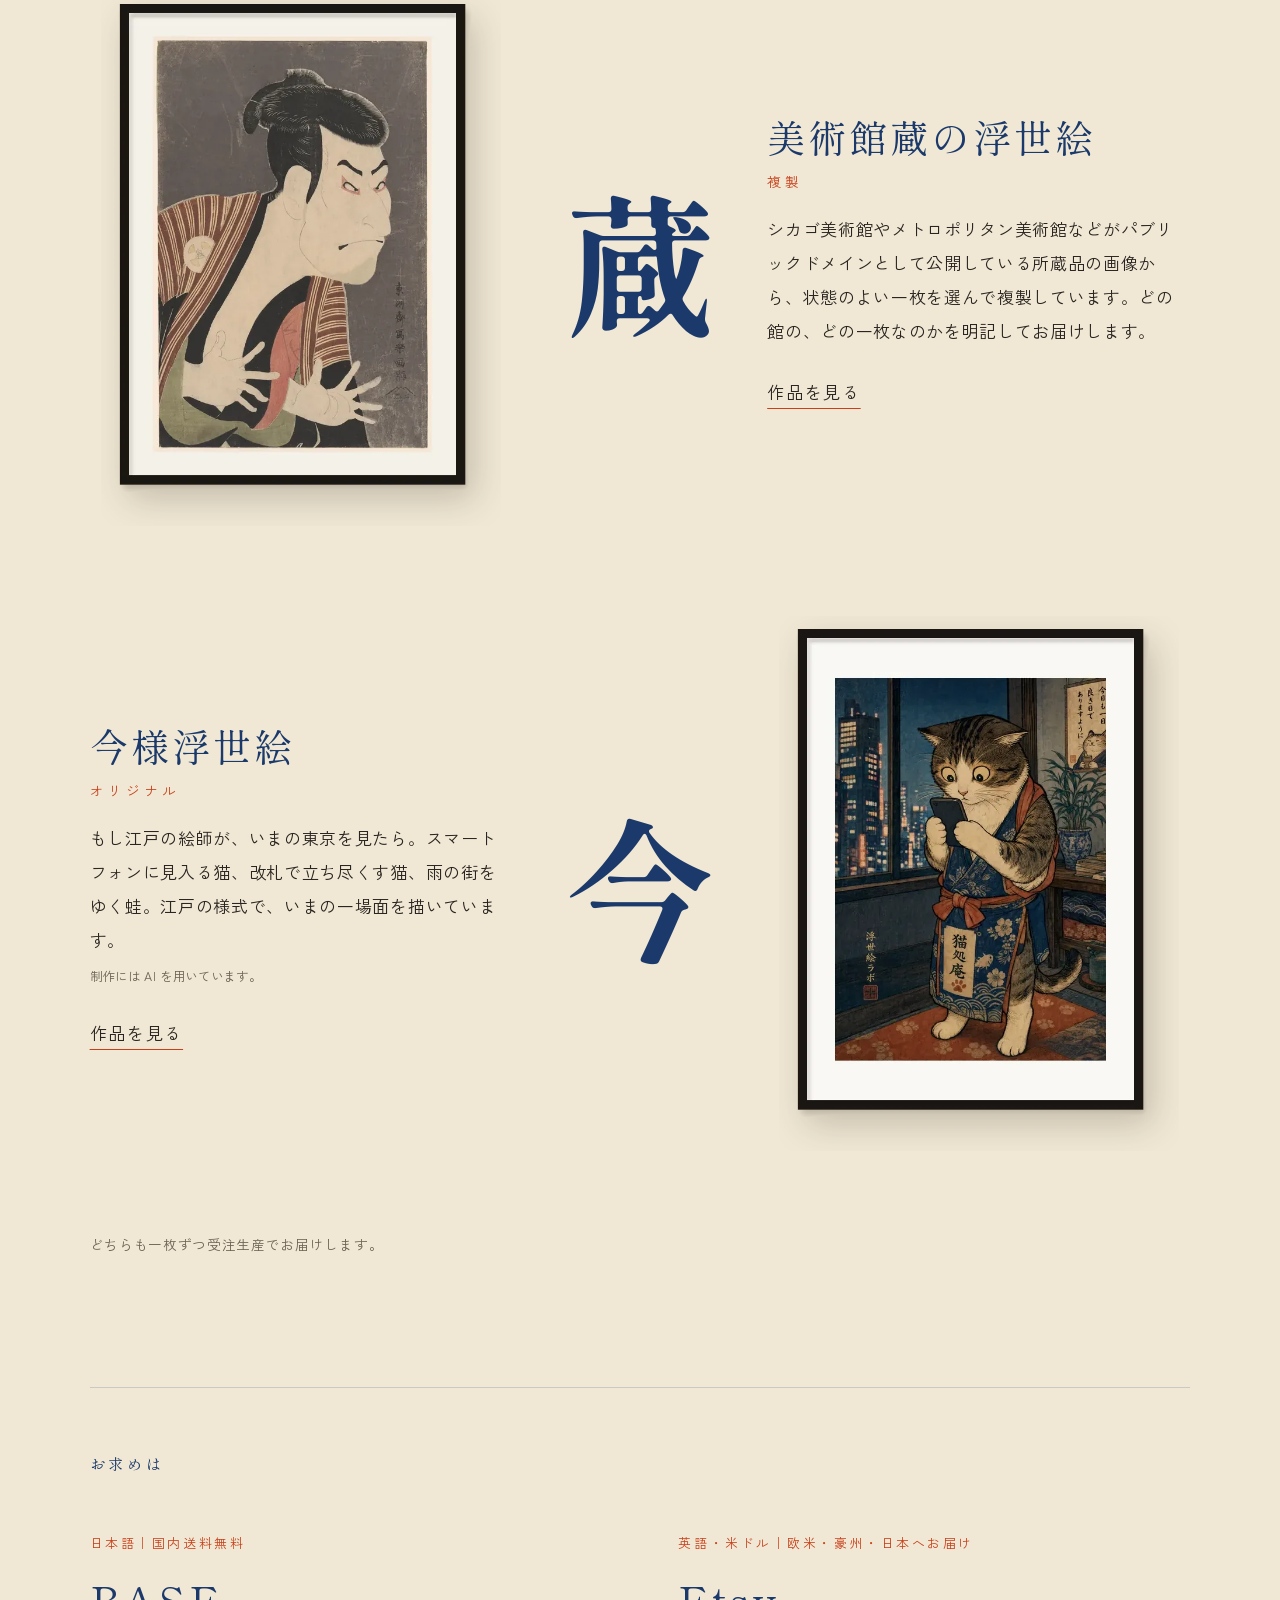
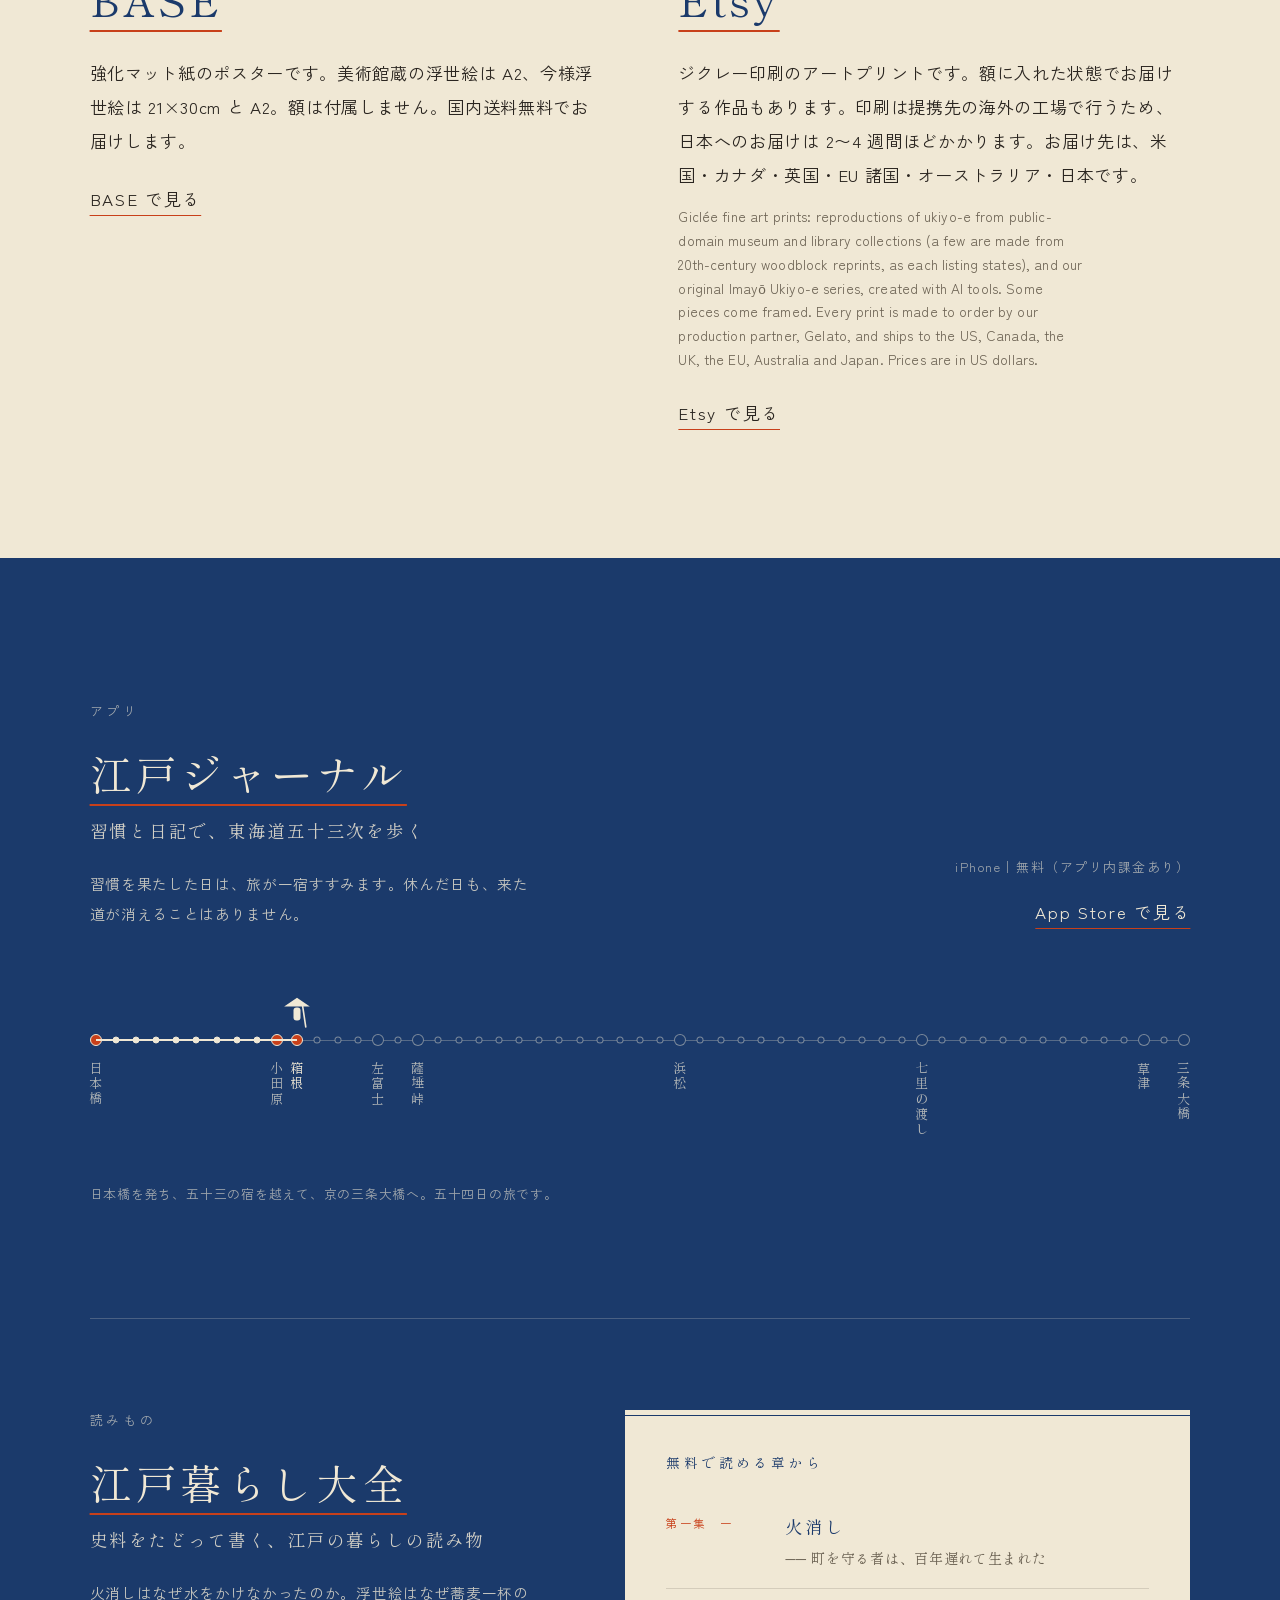
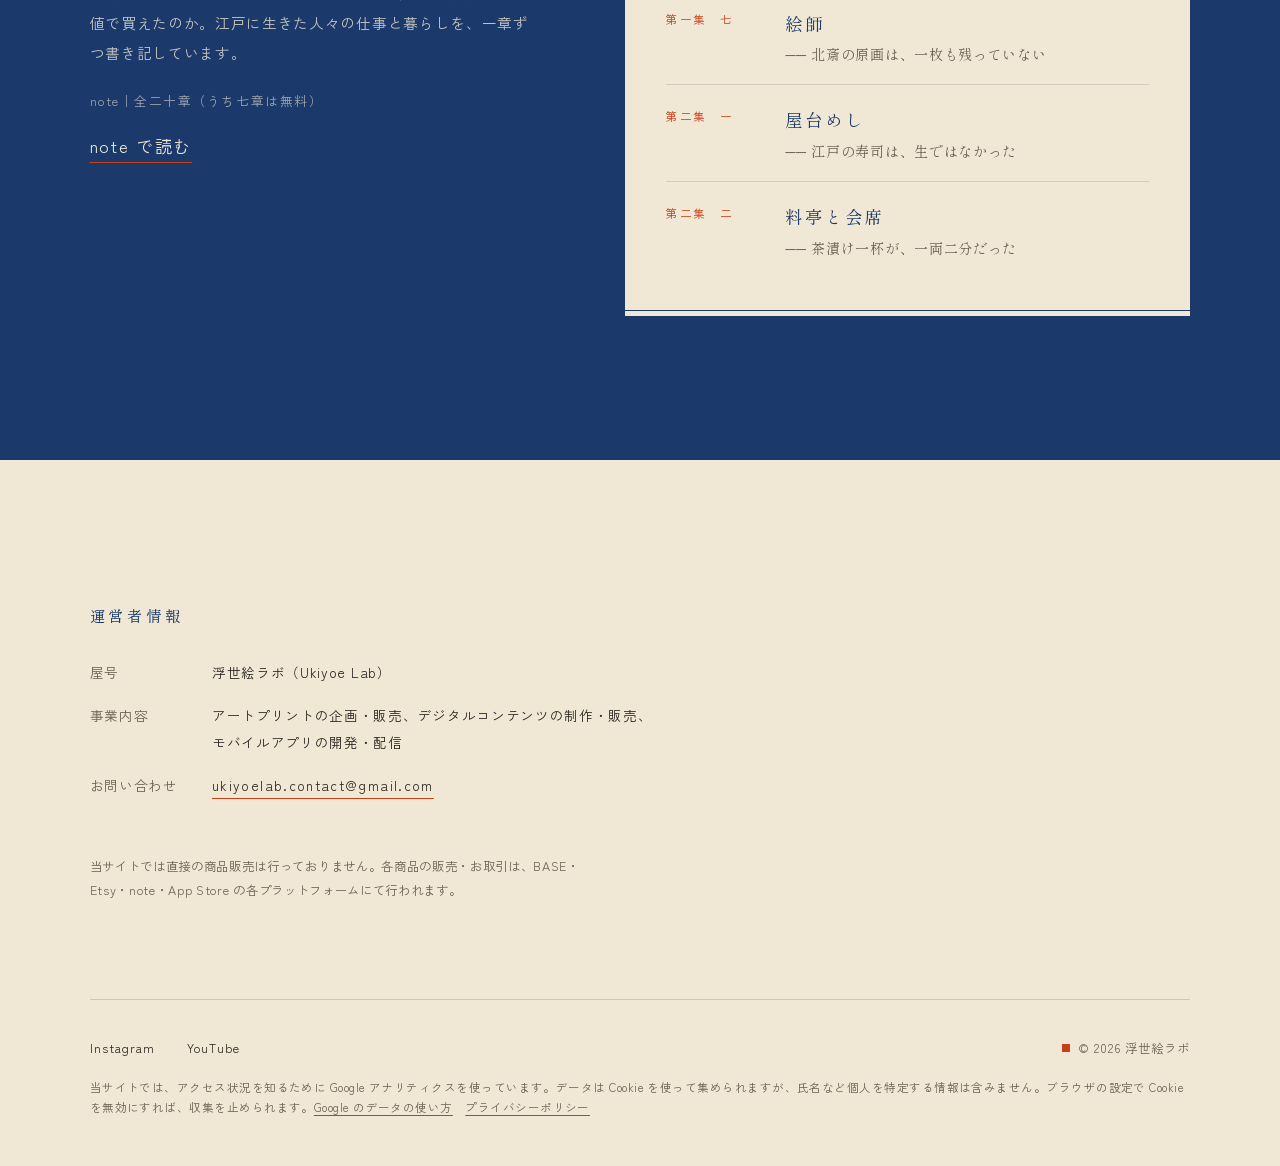
==== commit 0f5ed4c1: "プライバシーポリシーのページを追加し、全ページの最下部からリンク - /privacy/ を新設（アクセス解析・外部リンク・管理用ツール・第三者提供・改定・お問い合わせ） - 告知文の後ろにプライバシ" ====
--- a/index.html
+++ b/index.html
@@ -69,8 +69,8 @@
   }
   </script>
 
-  <link rel="stylesheet" href="style.css?v=20261010a">
-  <script src="script.js?v=20261009j" defer></script>
+  <link rel="stylesheet" href="style.css?v=20261011a">
+  <script src="script.js?v=20261011a" defer></script>
 </head>
 <body>
 
@@ -275,7 +275,7 @@
         <p class="works__label">読みもの</p>
         <h3 id="taizen-title"><a class="name-link" href="https://note.com/ukiyoe_lab" target="_blank" rel="noopener">江戸暮らし大全</a></h3>
         <p class="works__sub">史料をたどって書く、江戸の暮らしの読み物</p>
-        <p class="works__body">火消しはなぜ水をかけなかったのか。浮世絵はなぜそば一、二杯の値で買えたのか。江戸に生きた人々の仕事と暮らしを、一章ずつ書き記しています。</p>
+        <p class="works__body">火消しはなぜ水をかけなかったのか。浮世絵はなぜ蕎麦一杯の値で買えたのか。江戸に生きた人々の仕事と暮らしを、一章ずつ書き記しています。</p>
         <p class="works__meta">note｜全二十章（うち七章は無料）</p>
         <a class="link" href="https://note.com/ukiyoe_lab" target="_blank" rel="noopener">note で読む</a>
       </div>
@@ -284,7 +284,7 @@
         <p class="contents__head">無料で読める章から</p>
         <ol>
           <li><a href="https://note.com/ukiyoe_lab/n/n39142494191a" target="_blank" rel="noopener"><span class="contents__no">第一集　一</span><span class="contents__name">火消し</span><span class="contents__hook">町を守る者は、百年遅れて生まれた</span></a></li>
-          <li><a href="https://note.com/ukiyoe_lab/n/n40e768215f99" target="_blank" rel="noopener"><span class="contents__no">第一集　七</span><span class="contents__name">絵師</span><span class="contents__hook">版画になった北斎の下絵は、残っていない</span></a></li>
+          <li><a href="https://note.com/ukiyoe_lab/n/n40e768215f99" target="_blank" rel="noopener"><span class="contents__no">第一集　七</span><span class="contents__name">絵師</span><span class="contents__hook">北斎の原画は、一枚も残っていない</span></a></li>
           <li><a href="https://note.com/ukiyoe_lab/n/n2810c9a24ece" target="_blank" rel="noopener"><span class="contents__no">第二集　一</span><span class="contents__name">屋台めし</span><span class="contents__hook">江戸の寿司は、生ではなかった</span></a></li>
           <li><a href="https://note.com/ukiyoe_lab/n/n6596518e823a" target="_blank" rel="noopener"><span class="contents__no">第二集　二</span><span class="contents__name">料亭と会席</span><span class="contents__hook">茶漬け一杯が、一両二分だった</span></a></li>
         </ol>
@@ -314,7 +314,7 @@
     <li><a href="https://www.instagram.com/ukiyoe_lab/" target="_blank" rel="noopener">Instagram</a></li>
     <li><a href="https://www.youtube.com/@ukiyoe_lab" target="_blank" rel="noopener">YouTube</a></li>
   </ul>
-  <p class="footer__note">当サイトでは、アクセス状況を知るために Google アナリティクスを使っています。データは Cookie を使って集められますが、氏名など個人を特定する情報は含みません。ブラウザの設定で Cookie を無効にすれば、収集を止められます。<a href="https://policies.google.com/technologies/partner-sites?hl=ja" target="_blank" rel="noopener">Google のデータの使い方</a></p>
+  <p class="footer__note">当サイトでは、アクセス状況を知るために Google アナリティクスを使っています。データは Cookie を使って集められますが、氏名など個人を特定する情報は含みません。ブラウザの設定で Cookie を無効にすれば、収集を止められます。<a href="https://policies.google.com/technologies/partner-sites?hl=ja" target="_blank" rel="noopener">Google のデータの使い方</a>　<a href="/privacy/">プライバシーポリシー</a></p>
   <p class="footer__copy"><span class="rakkan" aria-hidden="true"></span>© 2026 浮世絵ラボ</p>
 </footer>
 
--- a/style.css
+++ b/style.css
@@ -743,6 +743,13 @@
 .article__more { margin-top: clamp(3rem, 8vw, 5rem) !important; font-size: 0.95rem; }
 .article__more + .article__back { margin-top: 1.6em !important; }
 
+/* ===== プライバシーポリシー（/privacy/） ===== */
+.policy .article__head { padding-bottom: clamp(1rem, 3vw, 1.5rem); }
+.policy h2 { margin-top: clamp(2.5rem, 6vw, 3.5rem); padding-top: clamp(1.5rem, 4vw, 2rem); font-size: clamp(1.1rem, 2.6vw, 1.35rem); }
+.policy ul { margin-top: 1.2em; padding-left: 1.2em; list-style: disc; font-size: 0.92rem; line-height: 1.9; }
+.policy li + li { margin-top: 0.5em; }
+.policy a { text-underline-offset: 0.3em; text-decoration-color: var(--rule); }
+
 /* ===== 作品紹介（/works/） ===== */
 .gallery__head { padding: clamp(2rem, 6vw, 4rem) 0 0; }
 .gallery__head h1 {
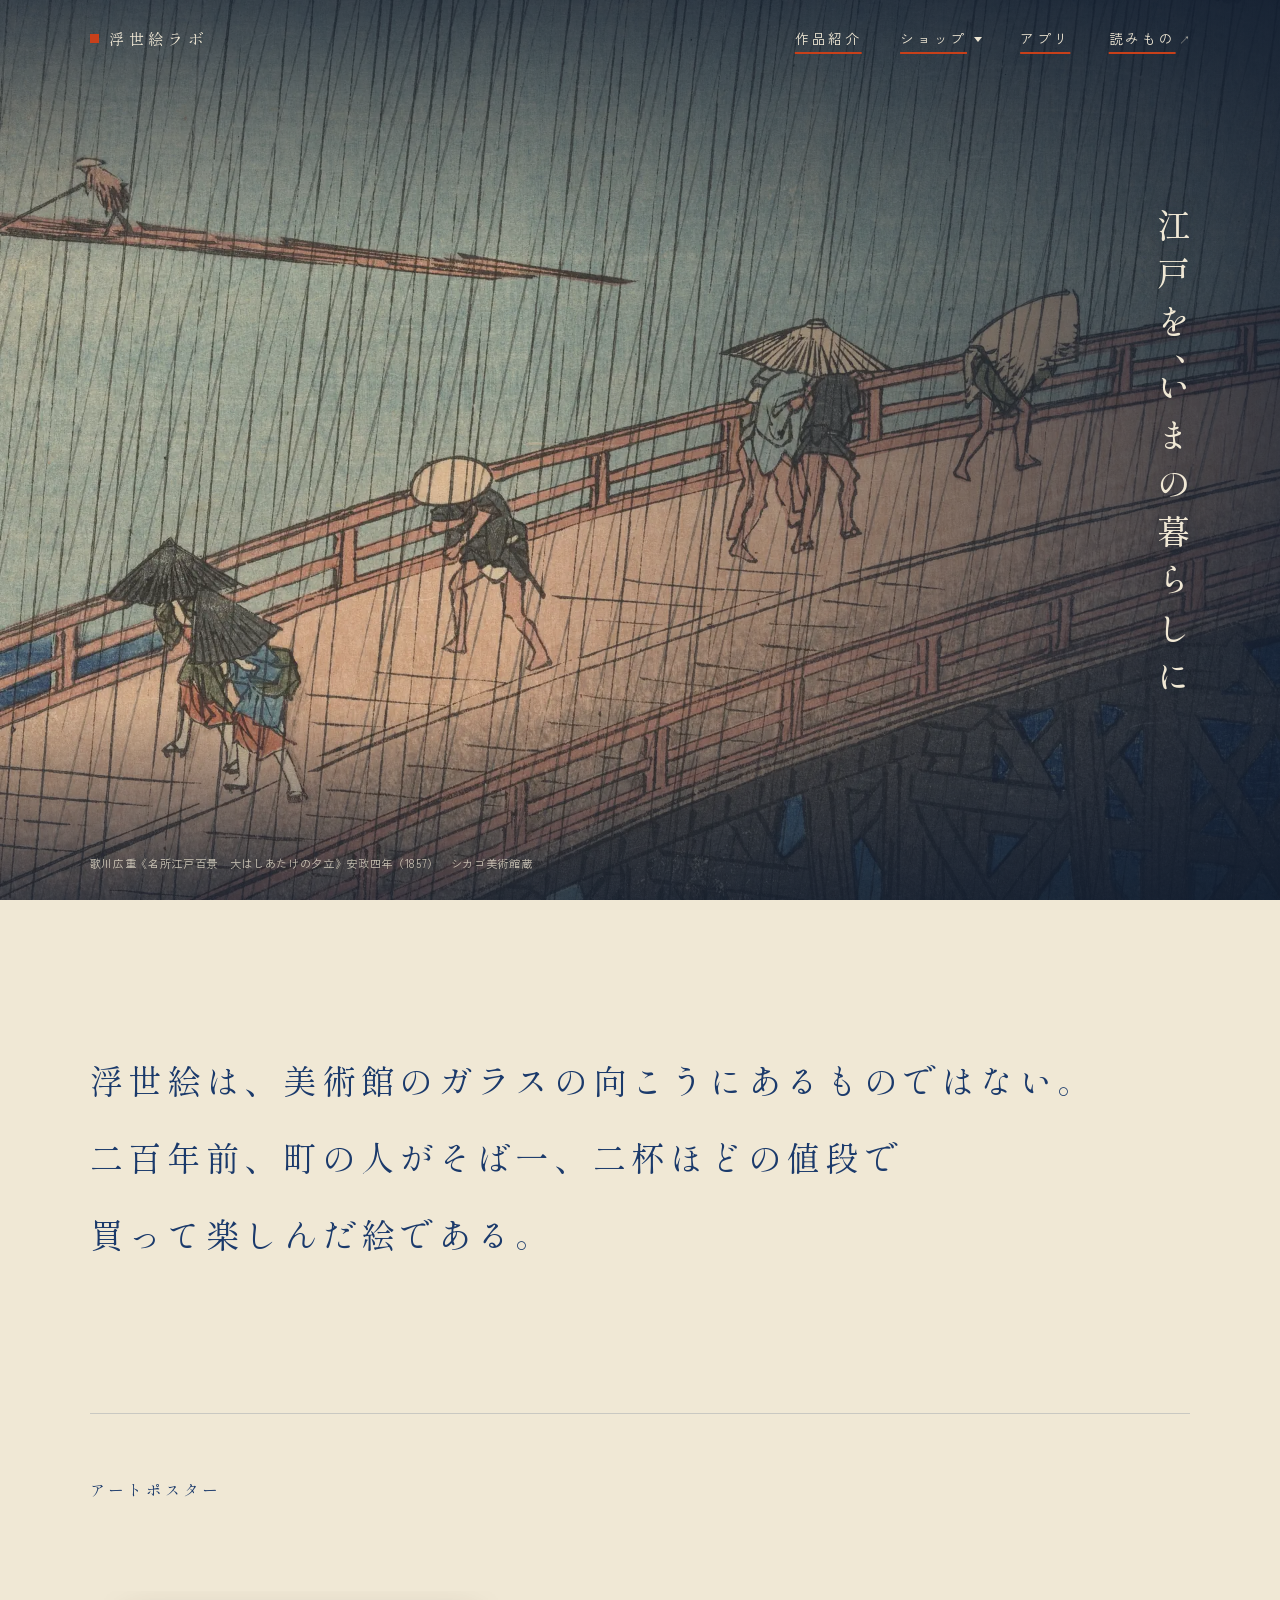
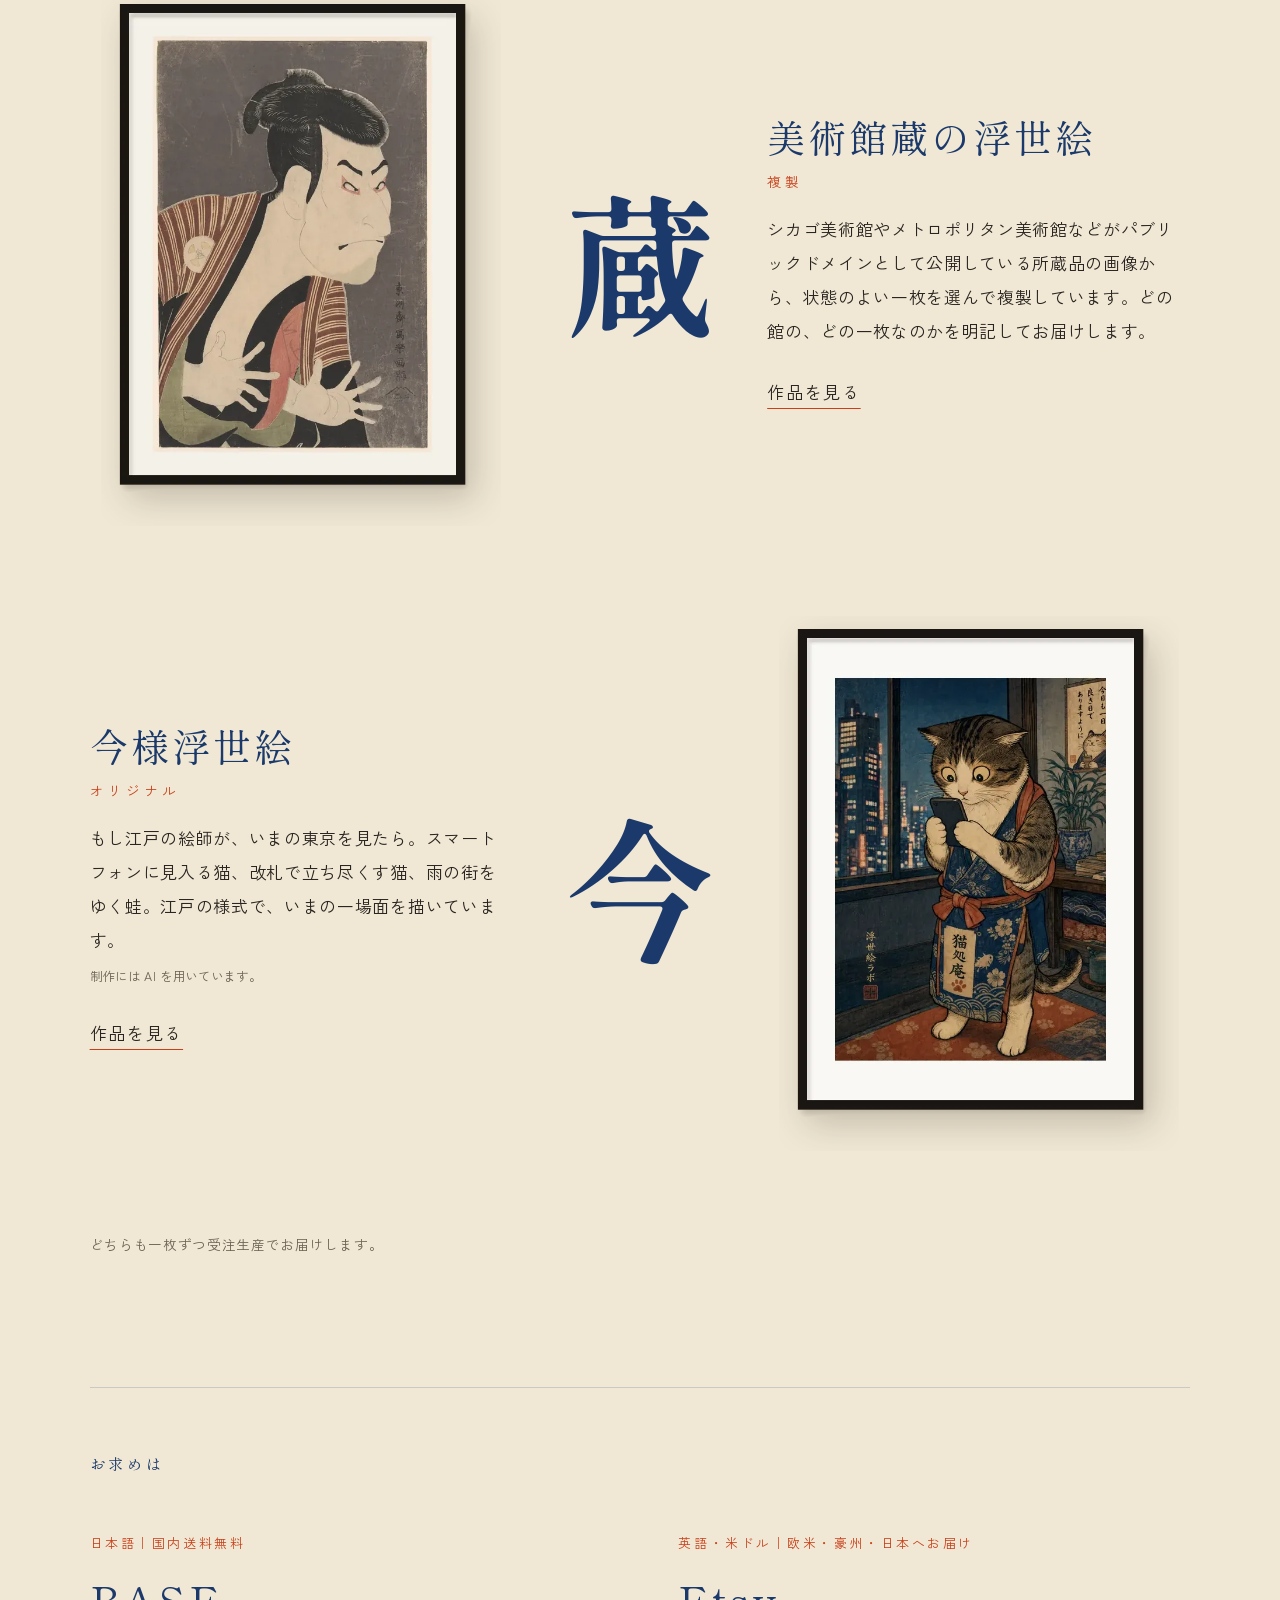
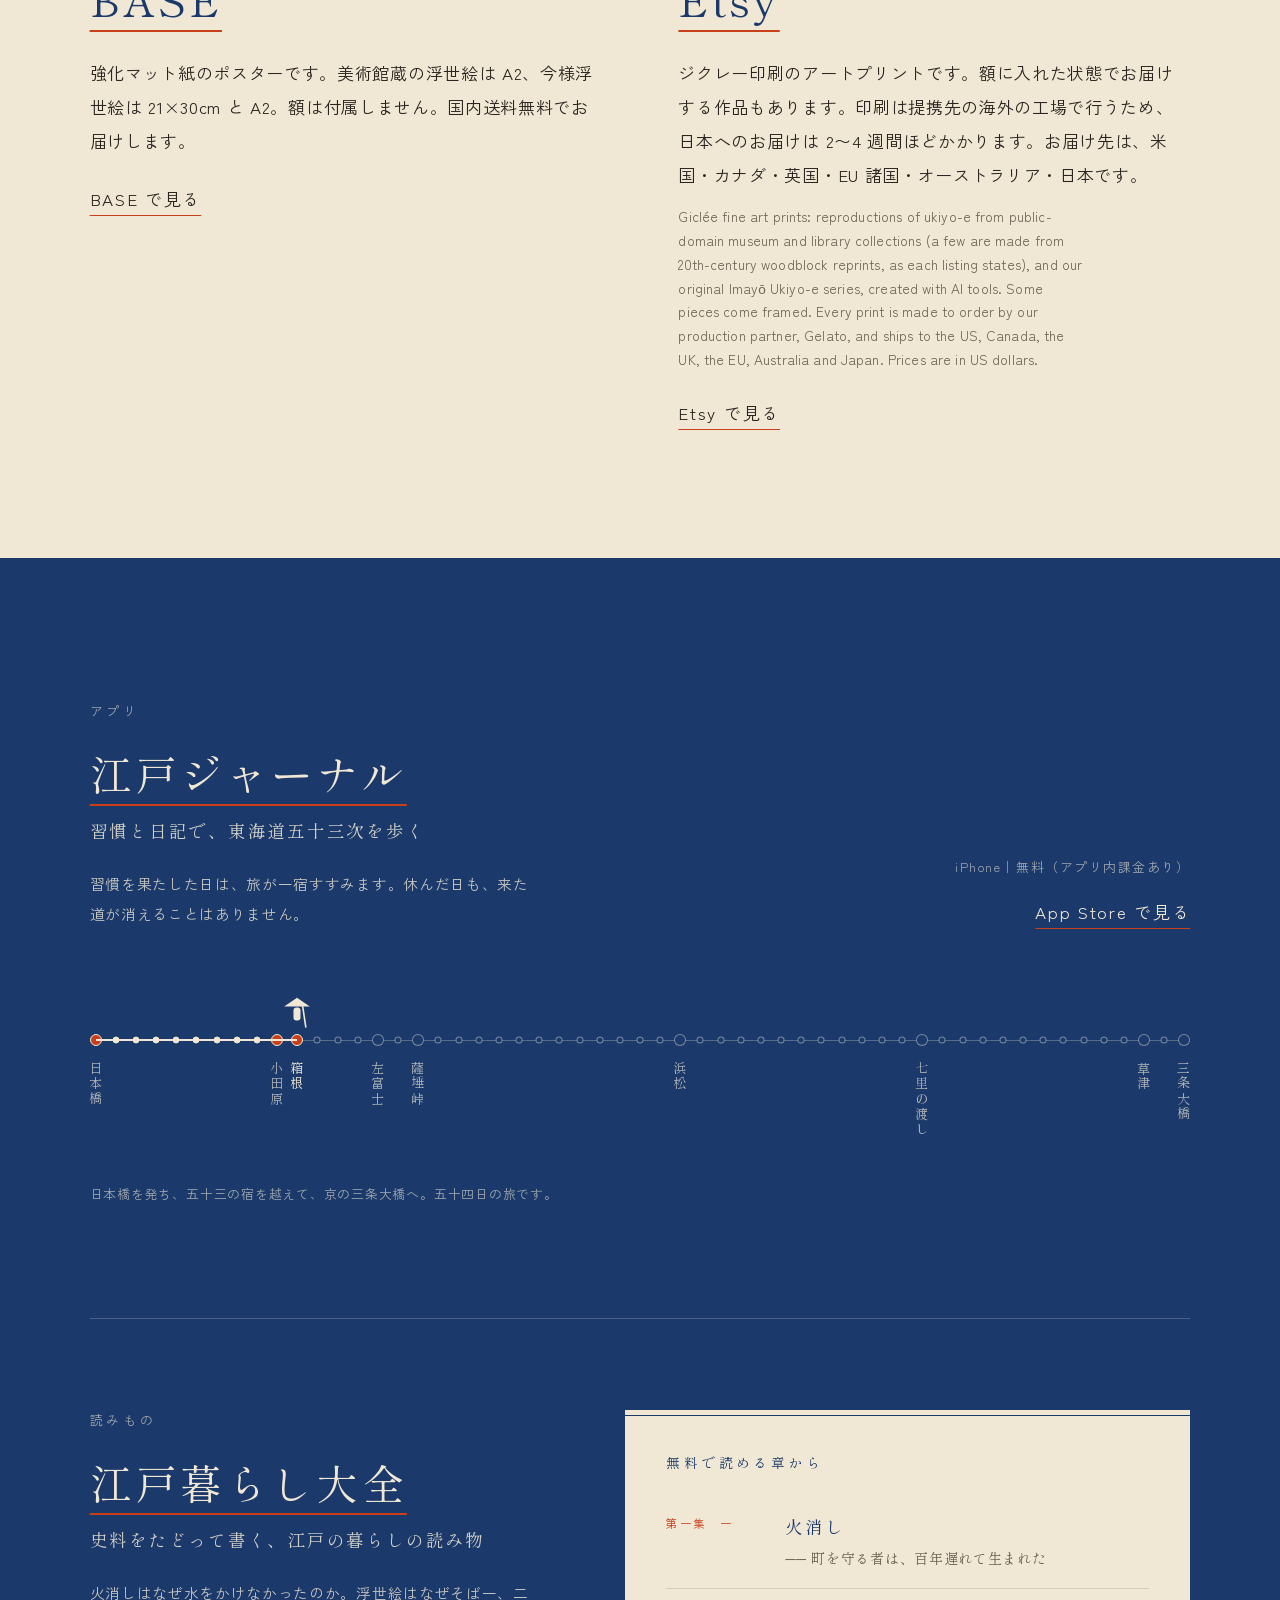
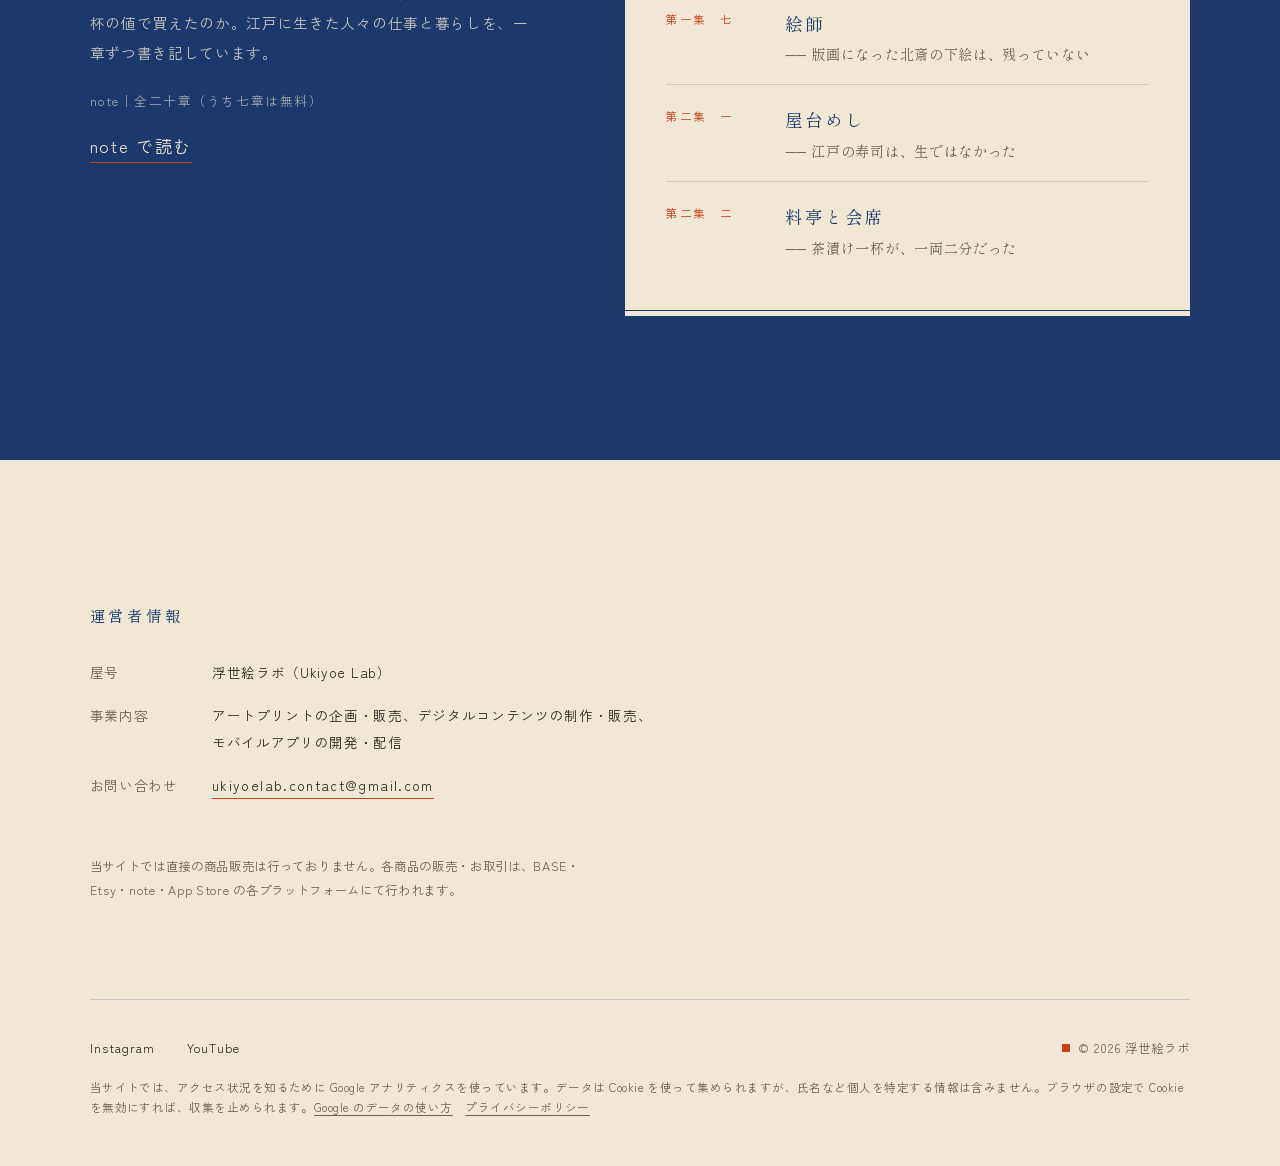
==== commit 8fa69490: "プライバシーポリシーのページを追加し、全ページの最下部からリンク - /privacy/ を新設（アクセス解析・外部リンク・管理用ツール・第三者提供・改定・お問い合わせ） - 告知文の後ろにプライバシ" ====
--- a/index.html
+++ b/index.html
@@ -275,7 +275,7 @@
         <p class="works__label">読みもの</p>
         <h3 id="taizen-title"><a class="name-link" href="https://note.com/ukiyoe_lab" target="_blank" rel="noopener">江戸暮らし大全</a></h3>
         <p class="works__sub">史料をたどって書く、江戸の暮らしの読み物</p>
-        <p class="works__body">火消しはなぜ水をかけなかったのか。浮世絵はなぜ蕎麦一杯の値で買えたのか。江戸に生きた人々の仕事と暮らしを、一章ずつ書き記しています。</p>
+        <p class="works__body">火消しはなぜ水をかけなかったのか。浮世絵はなぜそば一、二杯の値で買えたのか。江戸に生きた人々の仕事と暮らしを、一章ずつ書き記しています。</p>
         <p class="works__meta">note｜全二十章（うち七章は無料）</p>
         <a class="link" href="https://note.com/ukiyoe_lab" target="_blank" rel="noopener">note で読む</a>
       </div>
@@ -284,7 +284,7 @@
         <p class="contents__head">無料で読める章から</p>
         <ol>
           <li><a href="https://note.com/ukiyoe_lab/n/n39142494191a" target="_blank" rel="noopener"><span class="contents__no">第一集　一</span><span class="contents__name">火消し</span><span class="contents__hook">町を守る者は、百年遅れて生まれた</span></a></li>
-          <li><a href="https://note.com/ukiyoe_lab/n/n40e768215f99" target="_blank" rel="noopener"><span class="contents__no">第一集　七</span><span class="contents__name">絵師</span><span class="contents__hook">北斎の原画は、一枚も残っていない</span></a></li>
+          <li><a href="https://note.com/ukiyoe_lab/n/n40e768215f99" target="_blank" rel="noopener"><span class="contents__no">第一集　七</span><span class="contents__name">絵師</span><span class="contents__hook">版画になった北斎の下絵は、残っていない</span></a></li>
           <li><a href="https://note.com/ukiyoe_lab/n/n2810c9a24ece" target="_blank" rel="noopener"><span class="contents__no">第二集　一</span><span class="contents__name">屋台めし</span><span class="contents__hook">江戸の寿司は、生ではなかった</span></a></li>
           <li><a href="https://note.com/ukiyoe_lab/n/n6596518e823a" target="_blank" rel="noopener"><span class="contents__no">第二集　二</span><span class="contents__name">料亭と会席</span><span class="contents__hook">茶漬け一杯が、一両二分だった</span></a></li>
         </ol>
